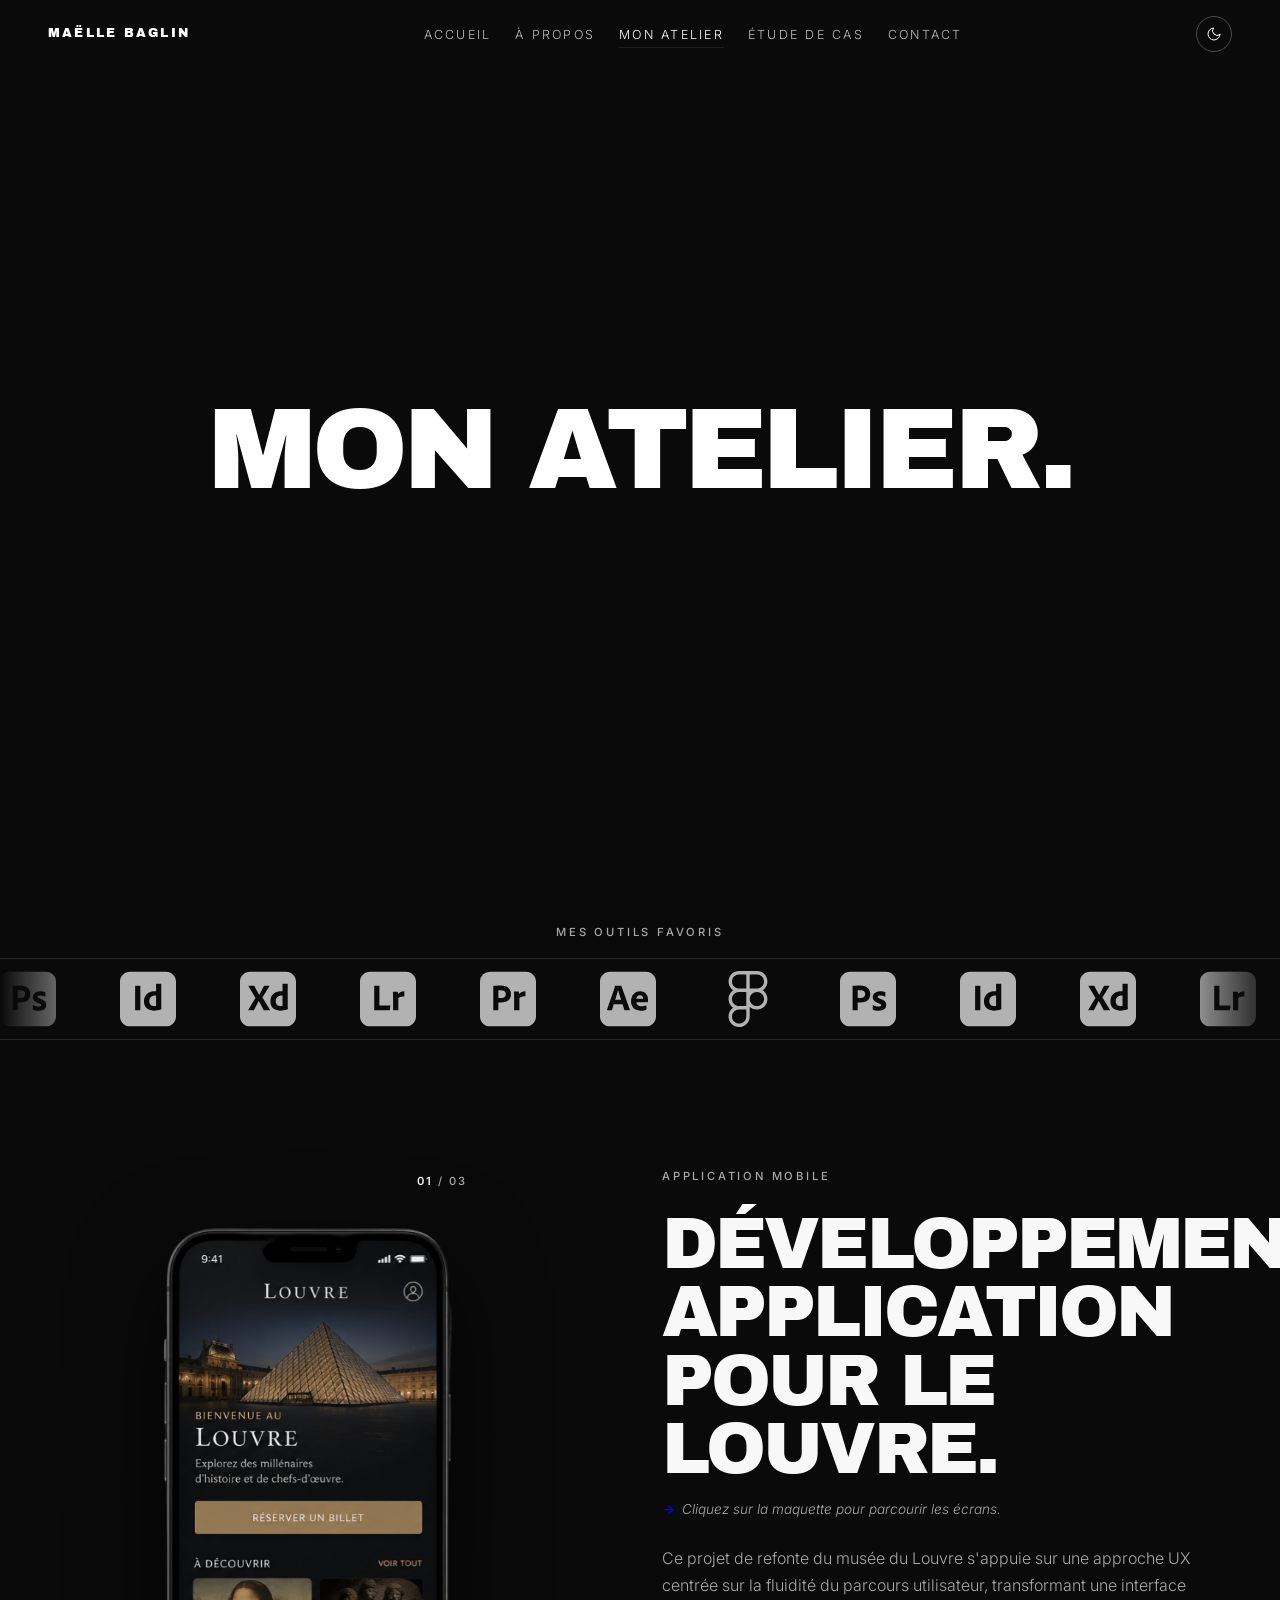
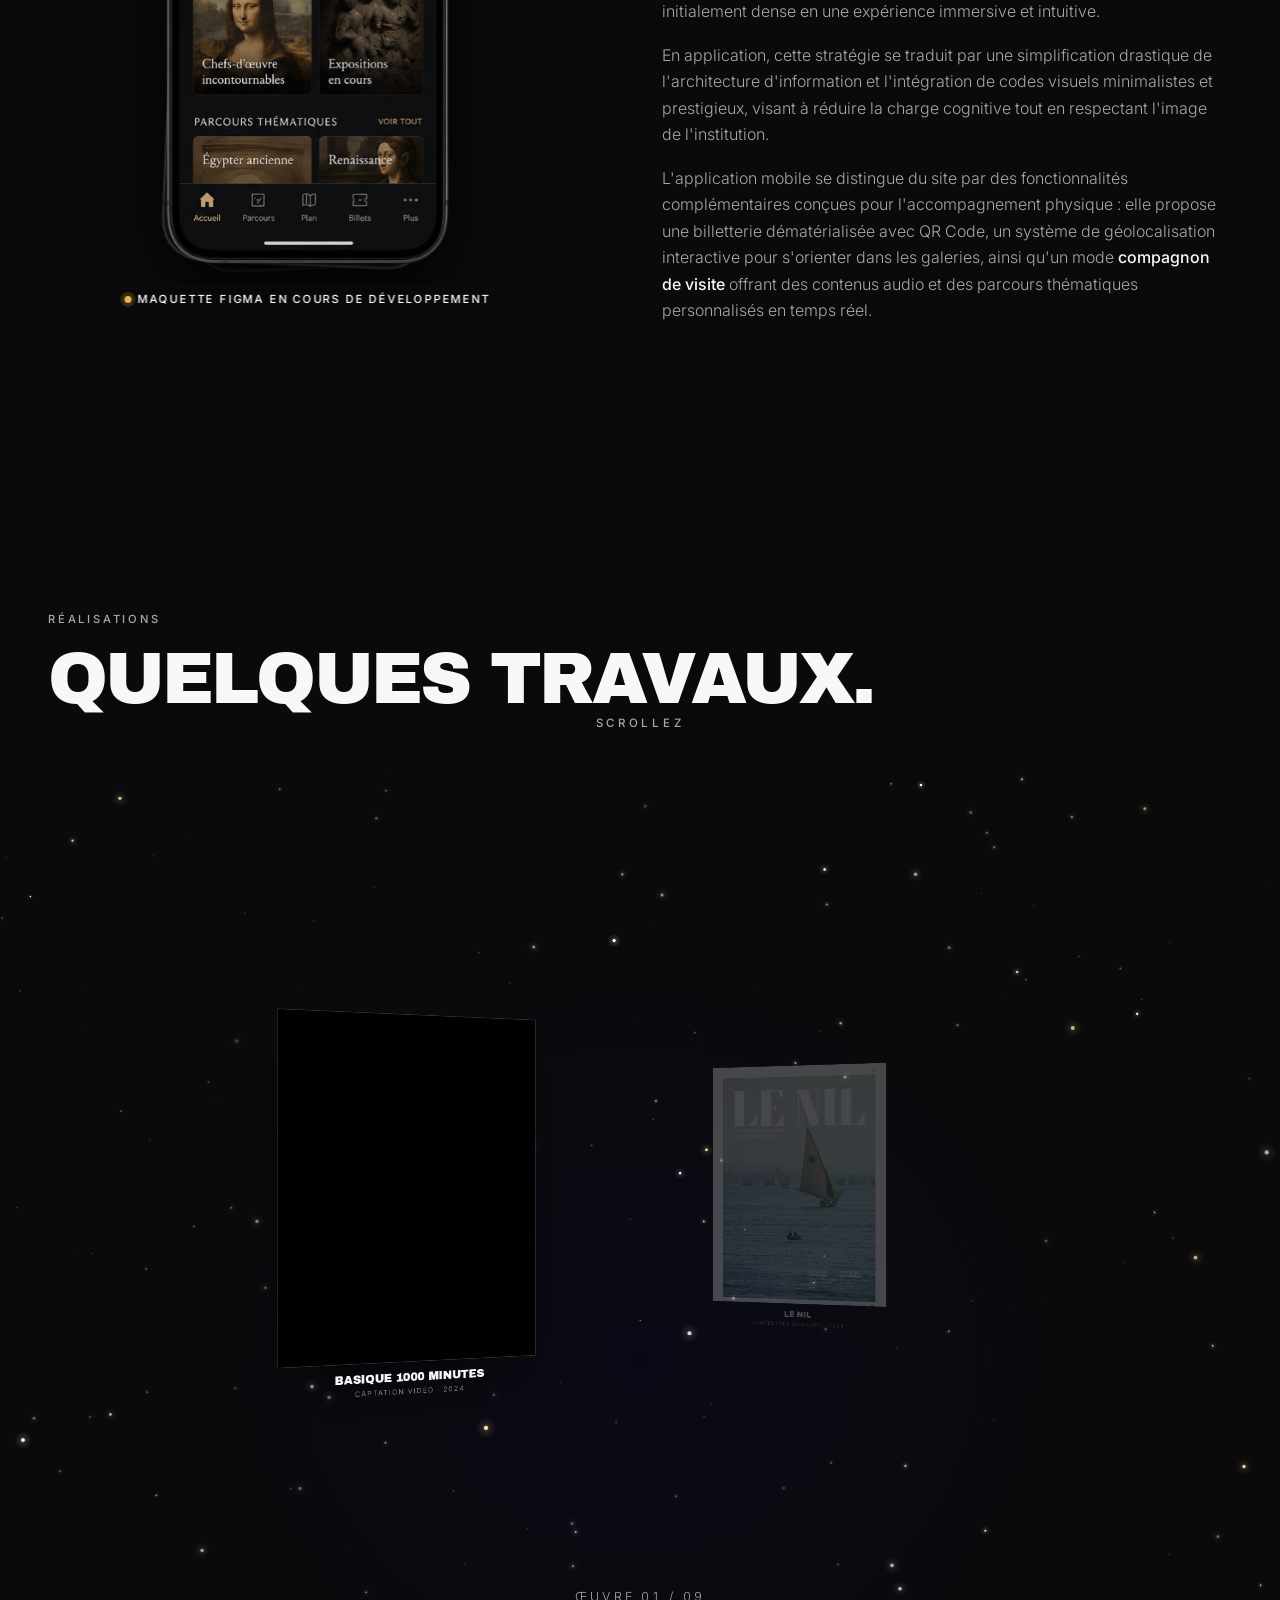
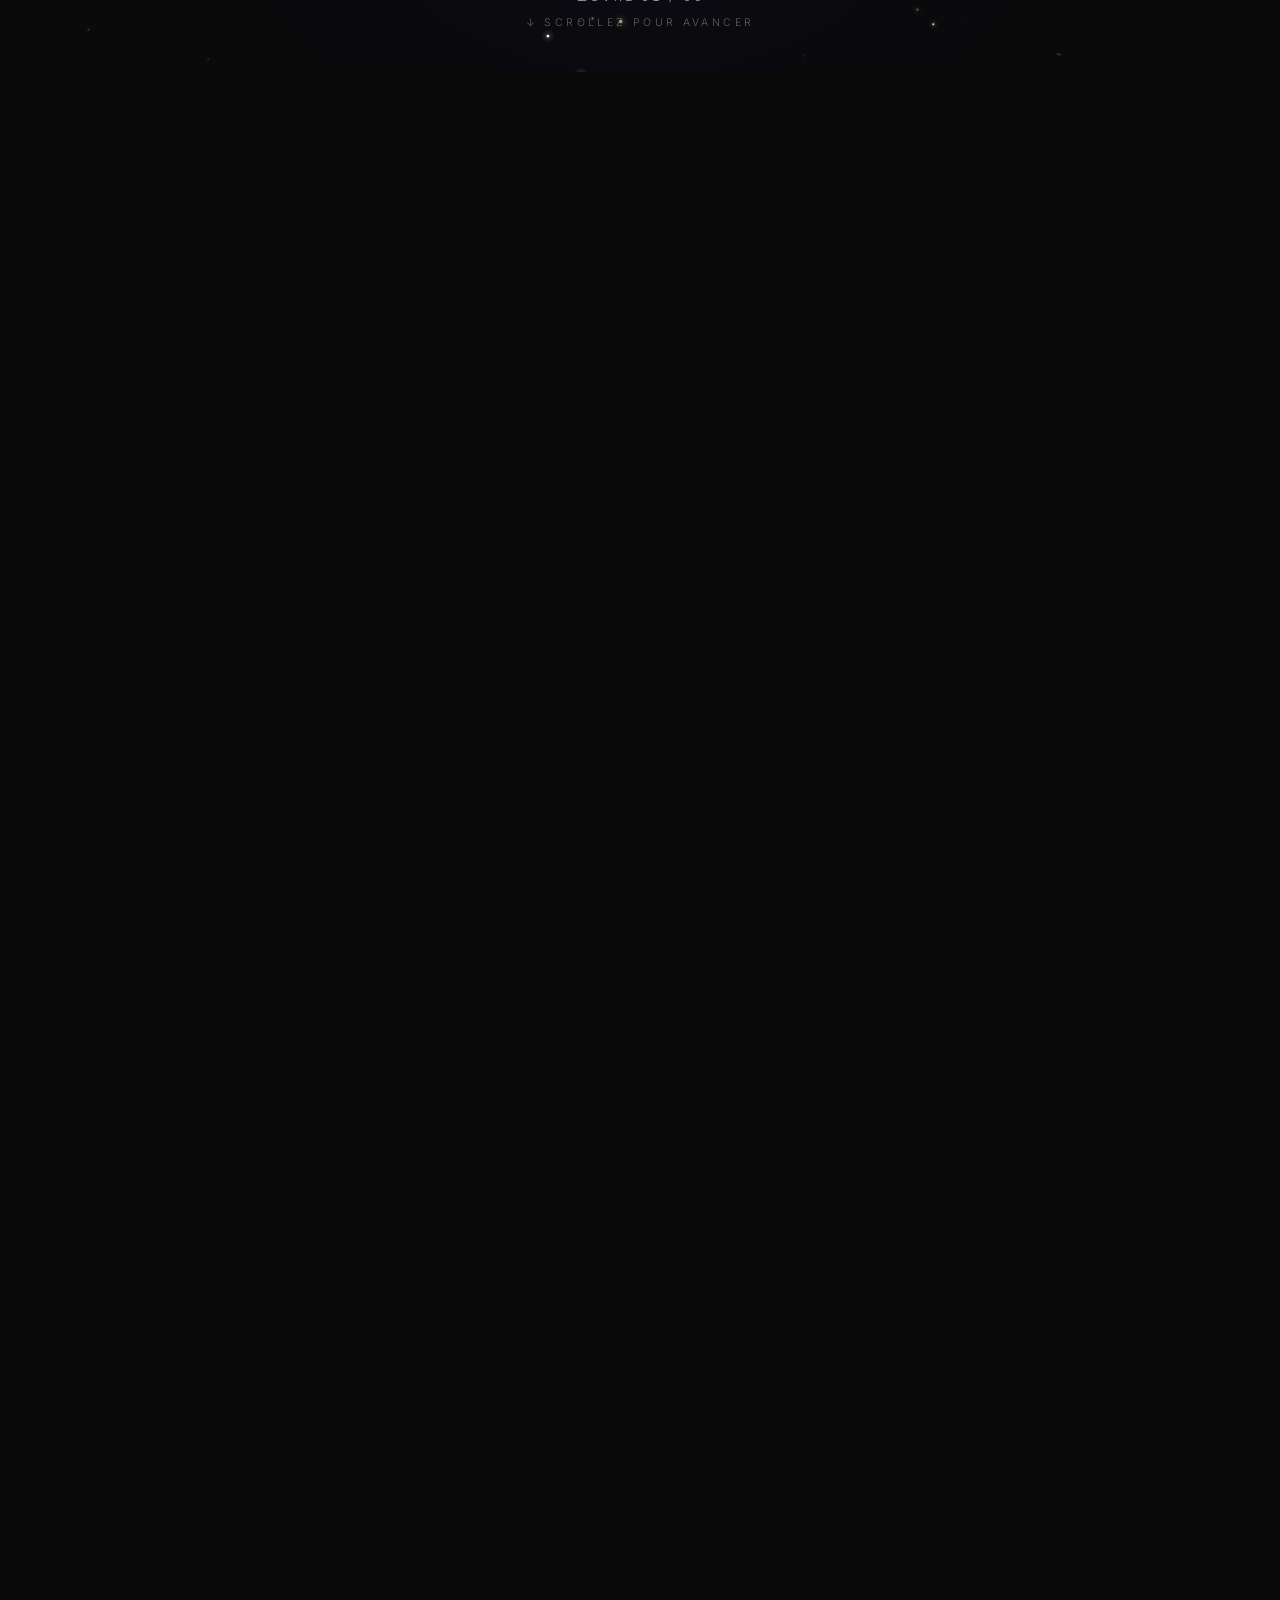
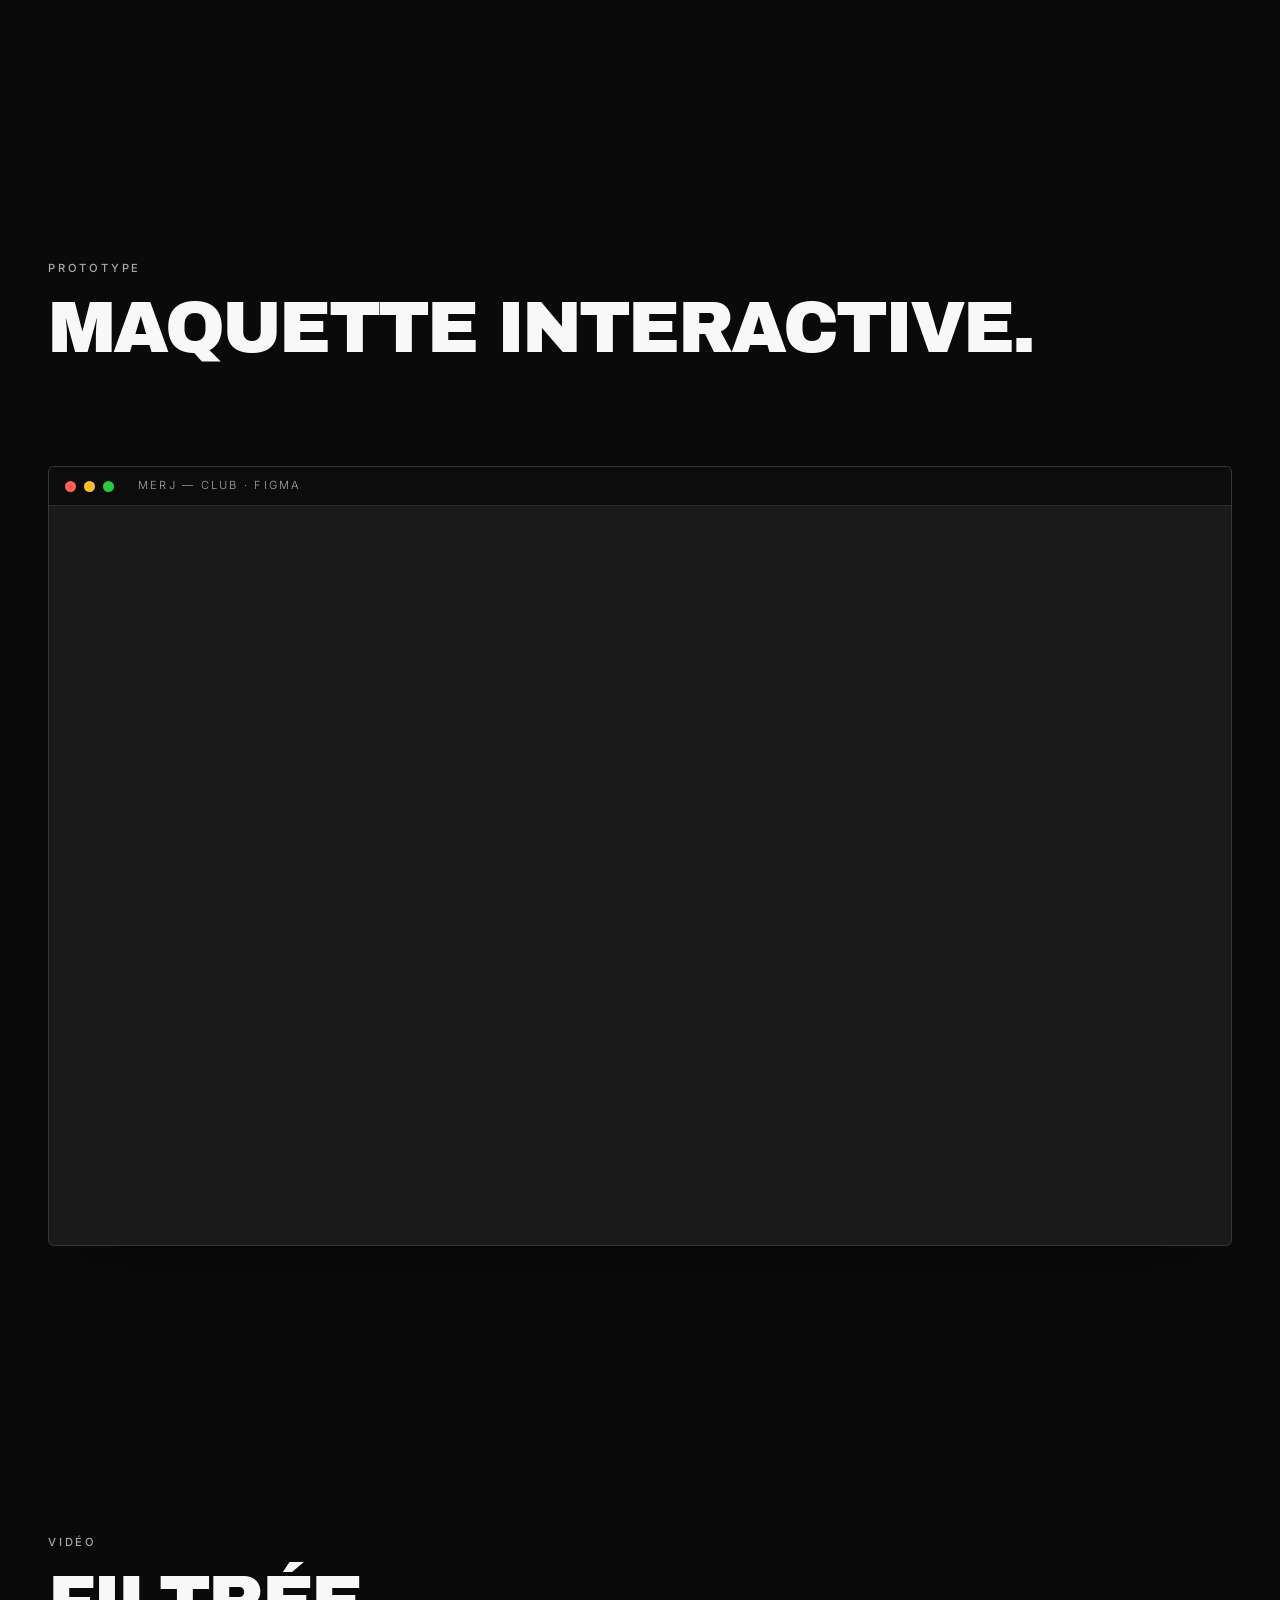
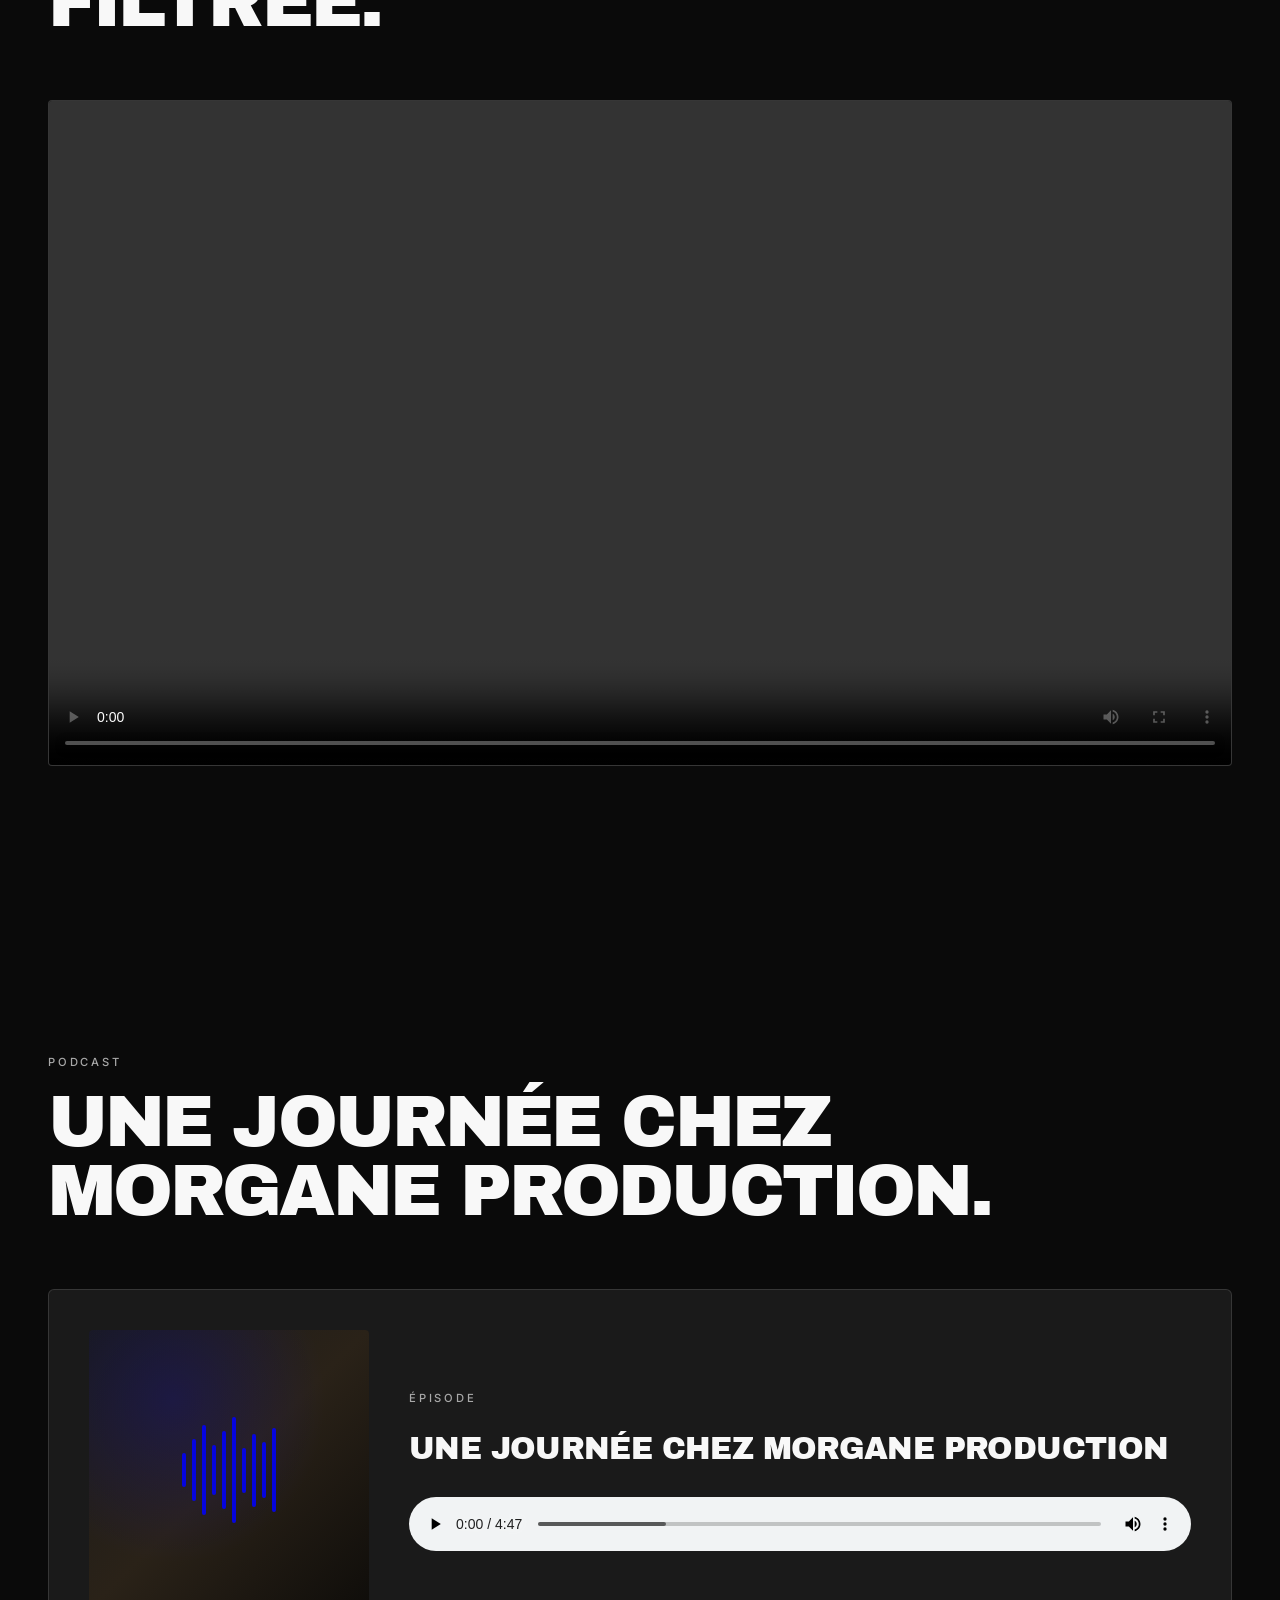
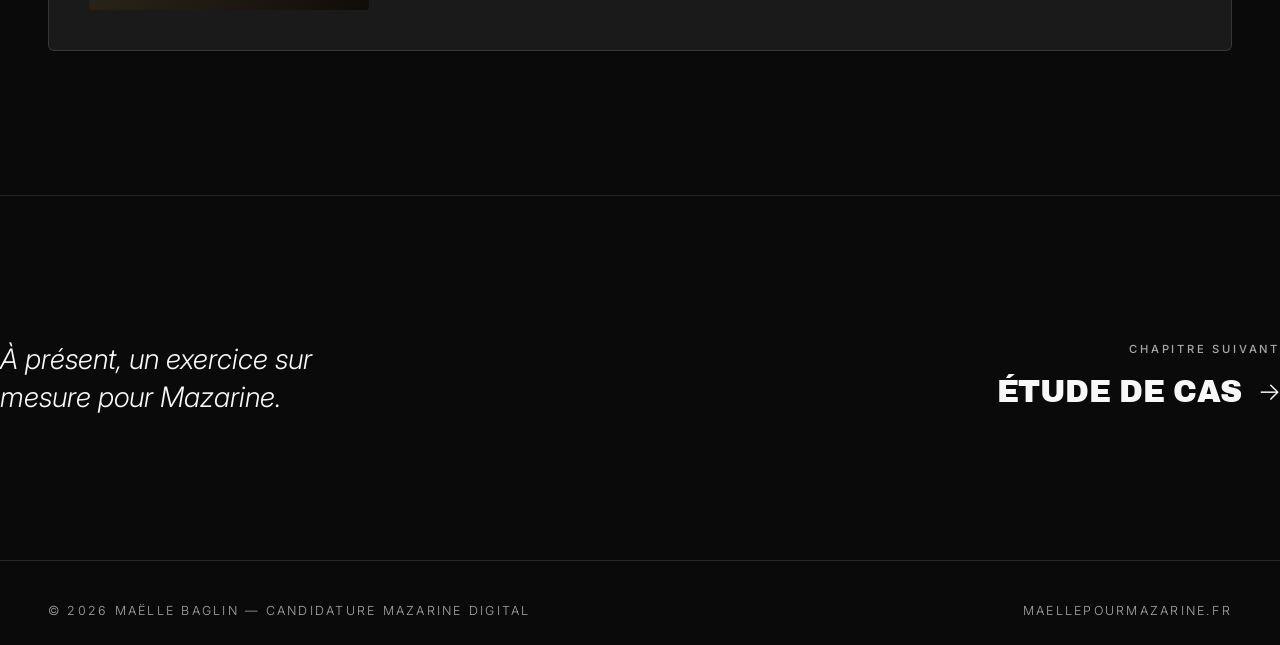
==== atelier.html @ ae149db0 "État initial du site — toutes les pages, animations et assets en place" ====
<!doctype html>
<html lang="fr">
<head>
  <meta charset="utf-8" />
  <meta name="viewport" content="width=device-width, initial-scale=1" />
  <title>Mon atelier — Maëlle Baglin pour Mazarine</title>
  <meta name="description" content="Outils maîtrisés et compétences en direction artistique de Maëlle Baglin." />
  <link rel="preconnect" href="https://fonts.googleapis.com" />
  <link rel="preconnect" href="https://fonts.gstatic.com" crossorigin />
  <link href="https://fonts.googleapis.com/css2?family=Archivo+Black&family=Inter:ital,wght@0,300;0,400;0,500;0,600;1,400&display=swap" rel="stylesheet" />
  <link rel="icon" type="image/svg+xml" href="favicon.svg" />
  <link rel="stylesheet" href="css/style.css" />
</head>
<body>
  <a href="#main" class="skip-link">Aller au contenu</a>

  <header class="nav" data-nav>
    <div class="container nav__inner">
      <a href="index.html" class="nav__brand">Maëlle Baglin</a>

      <button class="nav__burger" data-nav-burger aria-label="Menu" aria-expanded="false">
        <span></span><span></span><span></span>
      </button>

      <ul class="nav__list">
        <li><a class="nav__link" href="index.html">Accueil</a></li>
        <li><a class="nav__link" href="a-propos.html">À propos</a></li>
        <li><a class="nav__link is-active" href="atelier.html">Mon atelier</a></li>
        <li><a class="nav__link" href="etudes-de-cas.html">Étude de cas</a></li>
        <li><a class="nav__link" href="contact.html">Contact</a></li>
      </ul>

      <div class="nav__actions">
        <button class="theme-toggle" data-theme-toggle aria-label="Basculer dark / light mode">
          <svg class="icon-moon" viewBox="0 0 24 24" fill="none" stroke="currentColor" stroke-width="1.5" aria-hidden="true">
            <path d="M21 12.79A9 9 0 1 1 11.21 3 7 7 0 0 0 21 12.79Z" stroke-linecap="round" stroke-linejoin="round"/>
          </svg>
          <svg class="icon-sun" viewBox="0 0 24 24" fill="none" stroke="currentColor" stroke-width="1.5" aria-hidden="true">
            <circle cx="12" cy="12" r="4"/>
            <path d="M12 2v2M12 20v2M4.93 4.93l1.41 1.41M17.66 17.66l1.41 1.41M2 12h2M20 12h2M4.93 19.07l1.41-1.41M17.66 6.34l1.41-1.41" stroke-linecap="round"/>
          </svg>
        </button>
      </div>
    </div>
  </header>

  <main id="main">
    <section class="atelier-hero">
      <div class="container atelier-hero__inner">
        <h1 class="atelier-hero__title">Mon atelier.</h1>
      </div>
    </section>

    <section class="section section--logos" id="logos">
      <div class="container">
        <p class="logos__title label reveal">Mes outils favoris</p>
      </div>
      <hr class="logos__divider" aria-hidden="true" />
      <div class="logo-loop reveal" aria-label="Outils maîtrisés">
        <div class="logo-loop__track">
          <div class="logo-loop__item"><img src="assets/logos/adobephotoshop.svg" alt="Photoshop" /></div>
          <div class="logo-loop__item"><img src="assets/logos/adobeindesign.svg" alt="InDesign" /></div>
          <div class="logo-loop__item"><img src="assets/logos/adobexd.svg" alt="Adobe XD" /></div>
          <div class="logo-loop__item"><img src="assets/logos/adobelightroom.svg" alt="Lightroom" /></div>
          <div class="logo-loop__item"><img src="assets/logos/adobepremierepro.svg" alt="Premiere Pro" /></div>
          <div class="logo-loop__item"><img src="assets/logos/adobeaftereffects.svg" alt="After Effects" /></div>
          <div class="logo-loop__item"><img src="assets/logos/figma.svg" alt="Figma" /></div>
          <div class="logo-loop__item" aria-hidden="true"><img src="assets/logos/adobephotoshop.svg" alt="" /></div>
          <div class="logo-loop__item" aria-hidden="true"><img src="assets/logos/adobeindesign.svg" alt="" /></div>
          <div class="logo-loop__item" aria-hidden="true"><img src="assets/logos/adobexd.svg" alt="" /></div>
          <div class="logo-loop__item" aria-hidden="true"><img src="assets/logos/adobelightroom.svg" alt="" /></div>
          <div class="logo-loop__item" aria-hidden="true"><img src="assets/logos/adobepremierepro.svg" alt="" /></div>
          <div class="logo-loop__item" aria-hidden="true"><img src="assets/logos/adobeaftereffects.svg" alt="" /></div>
          <div class="logo-loop__item" aria-hidden="true"><img src="assets/logos/figma.svg" alt="" /></div>
        </div>
      </div>
      <hr class="logos__divider" aria-hidden="true" />
    </section>

    <section class="section section--louvre" id="louvre">
      <div class="louvre" data-louvre>
        <div class="louvre__pin">
          <div class="container louvre__inner">
            <div class="louvre__media">
              <span class="louvre__counter" aria-hidden="true"><strong data-louvre-counter>01</strong> / 03</span>
              <div class="louvre__stack" data-louvre-stack data-active="0" role="button" tabindex="0" aria-label="Cliquez pour voir l'écran suivant">
                <figure class="louvre__card" data-step="0">
                  <img src="assets/images/atelier/louvre-1.png" alt="Maquette Louvre — écran 1" loading="lazy" />
                </figure>
                <figure class="louvre__card" data-step="1">
                  <img src="assets/images/atelier/louvre-2.png" alt="Maquette Louvre — écran 2" loading="lazy" />
                </figure>
                <figure class="louvre__card" data-step="2">
                  <img src="assets/images/atelier/louvre-3.png" alt="Maquette Louvre — écran 3" loading="lazy" />
                </figure>
              </div>
              <p class="louvre__status">Maquette Figma en cours de développement</p>
            </div>
            <div class="louvre__text">
              <p class="label reveal">Application mobile</p>
              <h2 class="reveal">Développement application pour le Louvre.</h2>
              <p class="louvre__hint reveal">Cliquez sur la maquette pour parcourir les écrans.</p>
              <div class="prose reveal">
                <p>Ce projet de refonte du musée du Louvre s'appuie sur une approche UX centrée sur la fluidité du parcours utilisateur, transformant une interface initialement dense en une expérience immersive et intuitive.</p>
                <p>En application, cette stratégie se traduit par une simplification drastique de l'architecture d'information et l'intégration de codes visuels minimalistes et prestigieux, visant à réduire la charge cognitive tout en respectant l'image de l'institution.</p>
                <p>L'application mobile se distingue du site par des fonctionnalités complémentaires conçues pour l'accompagnement physique : elle propose une billetterie dématérialisée avec QR Code, un système de géolocalisation interactive pour s'orienter dans les galeries, ainsi qu'un mode <em>compagnon de visite</em> offrant des contenus audio et des parcours thématiques personnalisés en temps réel.</p>
              </div>
            </div>
          </div>
        </div>
      </div>
    </section>

    <section class="section section--dark" id="realisations">
      <div class="container section__inner">
        <header class="section__head">
          <p class="label reveal">Réalisations</p>
          <h2 class="reveal">Quelques travaux.</h2>
        </header>
      </div>
      <p class="gallery-cue reveal">Scrollez</p>
      <div class="gallery" data-gallery>
        <div class="gallery__sticky">
          <div class="particles" data-particles aria-hidden="true"></div>
          <div class="gallery__scene" data-gallery-scene>
            <article class="gallery-card gallery-card--video" data-side="left" data-z="-800" style="--z: -800px; --rotation: 22deg;">
              <div class="gallery-card__media">
                <video src="assets/videos/basique-1000-minutes.mov" muted loop autoplay playsinline preload="metadata"></video>
              </div>
              <div class="gallery-card__meta">
                <h3 class="gallery-card__title">Basique 1000 Minutes</h3>
                <p class="gallery-card__role">Captation vidéo · 2024</p>
              </div>
            </article>
            <article class="gallery-card" data-side="right" data-z="-1800" style="--z: -1800px; --rotation: -22deg;">
              <div class="gallery-card__media">
                <img src="assets/images/atelier/le-nil.png" alt="Couverture du magazine Le Nil" loading="lazy" />
              </div>
              <div class="gallery-card__meta">
                <h3 class="gallery-card__title">Le Nil</h3>
                <p class="gallery-card__role">Couverture magazine · 2024</p>
              </div>
            </article>
            <article class="gallery-card" data-side="left" data-z="-2800" style="--z: -2800px; --rotation: 22deg;">
              <div class="gallery-card__media">
                <img src="assets/images/atelier/pizza-hut.png" alt="Flyer Pizza Hut" loading="lazy" />
              </div>
              <div class="gallery-card__meta">
                <h3 class="gallery-card__title">Pizza Hut</h3>
                <p class="gallery-card__role">Flyer A5 · 2024</p>
              </div>
            </article>
            <article class="gallery-card gallery-card--video" data-side="right" data-z="-3800" style="--z: -3800px; --rotation: -22deg;">
              <div class="gallery-card__media">
                <video src="assets/videos/basique-session.mov" muted loop autoplay playsinline preload="metadata"></video>
              </div>
              <div class="gallery-card__meta">
                <h3 class="gallery-card__title">Basique — Session</h3>
                <p class="gallery-card__role">Captation vidéo · 2024</p>
              </div>
            </article>
            <article class="gallery-card gallery-card--photo" data-side="left" data-z="-4800" style="--z: -4800px; --rotation: 22deg;">
              <div class="gallery-card__media">
                <img src="assets/images/atelier/portrait-intime.jpg" alt="Portrait intimiste" loading="lazy" />
              </div>
              <div class="gallery-card__meta">
                <h3 class="gallery-card__title">Intime</h3>
                <p class="gallery-card__role">Photographie · portrait</p>
              </div>
            </article>
            <article class="gallery-card" data-side="right" data-z="-5800" style="--z: -5800px; --rotation: -22deg;">
              <div class="gallery-card__media">
                <img src="assets/images/atelier/wwf-bretagne.png" alt="Affiche Respecte-la comme ta mère, WWF Région Bretagne" loading="lazy" style="object-fit: contain; object-position: center bottom;" />
              </div>
              <div class="gallery-card__meta">
                <h3 class="gallery-card__title">Respecte-la comme ta mère</h3>
                <p class="gallery-card__role">Campagne WWF · Région Bretagne · 2024</p>
              </div>
            </article>
            <article class="gallery-card gallery-card--photo" data-side="left" data-z="-6800" style="--z: -6800px; --rotation: 22deg;">
              <div class="gallery-card__media">
                <img src="assets/images/atelier/concert.jpg" alt="Photographie de concert" loading="lazy" style="object-fit: cover; object-position: center 78%;" />
              </div>
              <div class="gallery-card__meta">
                <h3 class="gallery-card__title">Scène</h3>
                <p class="gallery-card__role">Photographie · concert</p>
              </div>
            </article>
            <article class="gallery-card" data-side="right" data-z="-7800" style="--z: -7800px; --rotation: -22deg;">
              <div class="gallery-card__media">
                <img src="assets/images/atelier/la-provenza.png" alt="Affiche La Provenza" loading="lazy" />
              </div>
              <div class="gallery-card__meta">
                <h3 class="gallery-card__title">La Provenza</h3>
                <p class="gallery-card__role">Affiche événementielle · 2025</p>
              </div>
            </article>
            <article class="gallery-card gallery-card--photo" data-side="left" data-z="-8800" style="--z: -8800px; --rotation: 22deg;">
              <div class="gallery-card__media">
                <img src="assets/images/atelier/cv-adidas.jpg" alt="Affiche Adidas Originals" loading="lazy" />
              </div>
              <div class="gallery-card__meta">
                <h3 class="gallery-card__title">Affiche Adidas</h3>
                <p class="gallery-card__role">Direction éditoriale · affiche</p>
              </div>
            </article>
          </div>
          <div class="gallery__hud">
            <p class="gallery__counter">Œuvre <span data-gallery-counter>01</span> / 09</p>
            <p class="gallery__hint">↓ Scrollez pour avancer</p>
          </div>
        </div>
      </div>
    </section>

    <section class="section" id="prototype">
      <div class="container section__inner">
        <header class="section__head">
          <p class="label reveal">Prototype</p>
          <h2 class="reveal">Maquette interactive.</h2>
        </header>
        <figure class="figma-frame reveal">
          <div class="figma-frame__bar" aria-hidden="true">
            <span class="figma-frame__dot"></span>
            <span class="figma-frame__dot"></span>
            <span class="figma-frame__dot"></span>
            <span class="figma-frame__title">MERJ — Club · Figma</span>
          </div>
          <div class="figma-frame__viewport">
            <iframe
              src="https://www.figma.com/embed?embed_host=share&url=https%3A%2F%2Fwww.figma.com%2Fdesign%2FtmXTjR8s4vGQVqP08ZRdmp%2FMERJ---Club%3Fnode-id%3D0-1"
              title="Maquette MERJ Club — Figma"
              loading="lazy"
              allowfullscreen>
            </iframe>
          </div>
        </figure>
      </div>
    </section>

    <section class="section section--film" id="film">
      <div class="container section__inner">
        <header class="section__head">
          <p class="label reveal">Vidéo</p>
          <h2 class="reveal">Filtrée.</h2>
        </header>
        <figure class="film-frame reveal">
          <video
            src="assets/videos/filtree.mov"
            controls
            loop
            playsinline
            preload="metadata"
            aria-label="Vidéo Filtrée"></video>
        </figure>
      </div>
    </section>

    <section class="section section--podcast" id="podcast">
      <div class="container section__inner">
        <header class="section__head">
          <p class="label reveal">Podcast</p>
          <h2 class="reveal">Une journée chez Morgane Production.</h2>
        </header>
        <figure class="podcast-frame reveal">
          <div class="podcast-frame__cover" aria-hidden="true">
            <span class="podcast-frame__waves">
              <span></span><span></span><span></span><span></span><span></span>
              <span></span><span></span><span></span><span></span><span></span>
            </span>
          </div>
          <div class="podcast-frame__body">
            <p class="podcast-frame__eyebrow label">Épisode</p>
            <p class="podcast-frame__title">Une journée chez Morgane Production</p>
            <audio
              class="podcast-frame__player"
              src="assets/audio/baglin-maelle-podcast.mp3"
              controls
              preload="metadata"
              aria-label="Podcast Maëlle Baglin"></audio>
          </div>
        </figure>
      </div>
    </section>

    <section class="tease container">
      <div class="tease__grid">
        <p class="tease__quote reveal">À présent, un exercice sur mesure pour Mazarine.</p>
        <div class="tease__next reveal">
          <span class="tease__next-label label">Chapitre suivant</span>
          <a class="tease__next-link" href="etudes-de-cas.html">Étude de cas</a>
        </div>
      </div>
    </section>
  </main>

  <footer class="footer">
    <div class="container footer__inner">
      <span>© 2026 Maëlle Baglin — Candidature Mazarine Digital</span>
      <span>maellepourmazarine.fr</span>
    </div>
  </footer>

  <script src="js/main.js"></script>
  <script src="js/particles.js"></script>
</body>
</html>
---- css/style.css ----
/* =========================================================
   maellepourmazarine.fr — style.css
   Tokens, reset, layout, components, animations.
   Dark mode default. Light mode via [data-theme="light"] on <html>.
   ========================================================= */

:root {
  --c-bg:        #0a0a0a;
  --c-bg-rgb:    10, 10, 10;
  --c-surface:   #1a1a1a;
  --c-text:      #f8f8f8;
  --c-text-mute: #a8a8a8;
  --c-accent:    #0000ff;
  --c-line:      rgba(248, 248, 248, 0.12);

  --font-display: "Archivo Black", "Helvetica Neue", Arial, sans-serif;
  --font-sans:    "Inter", -apple-system, BlinkMacSystemFont, "Segoe UI", sans-serif;

  --space-1: 0.5rem;
  --space-2: 1rem;
  --space-3: 1.5rem;
  --space-4: 2.5rem;
  --space-5: 4rem;
  --space-6: 6rem;
  --space-7: 9rem;

  --max-w: 1440px;
  --gutter: clamp(1.25rem, 4vw, 3rem);

  --t-fast: 200ms ease;
  --t-mid:  300ms ease;
  --t-slow: 600ms cubic-bezier(0.22, 1, 0.36, 1);
}

[data-theme="light"] {
  --c-bg:        #f8f8f8;
  --c-bg-rgb:    248, 248, 248;
  --c-surface:   #ffffff;
  --c-text:      #0a0a0a;
  --c-text-mute: #5a5a5a;
  --c-accent:    #0000ff;
  --c-line:      rgba(10, 10, 10, 0.12);
}

/* ---------- Reset ---------- */
*, *::before, *::after { box-sizing: border-box; }
* { margin: 0; padding: 0; }
html { -webkit-text-size-adjust: 100%; scroll-behavior: smooth; }
body {
  background: var(--c-bg);
  color: var(--c-text);
  font-family: var(--font-sans);
  font-size: 16px;
  line-height: 1.6;
  font-weight: 300;
  min-height: 100vh;
  -webkit-font-smoothing: antialiased;
  -moz-osx-font-smoothing: grayscale;
  transition: background var(--t-mid), color var(--t-mid);
}

img, picture, svg, video { display: block; max-width: 100%; }
a { color: inherit; text-decoration: none; }
button { font: inherit; background: none; border: 0; color: inherit; cursor: pointer; }
ul, ol { list-style: none; }

/* ---------- Typography ---------- */
h1, h2 {
  font-family: var(--font-display);
  font-weight: 400;
  line-height: 0.92;
  letter-spacing: -0.04em;
  text-transform: uppercase;
}
h3, h4 {
  font-family: var(--font-sans);
  font-weight: 600;
  line-height: 1.15;
  letter-spacing: -0.01em;
}

h1 { font-size: clamp(3rem, 13vw, 12rem); }
h2 { font-size: clamp(2rem, 6vw, 4.5rem); line-height: 0.95; }
h3 { font-size: clamp(1.5rem, 3vw, 2.25rem); }

.label {
  font-family: var(--font-sans);
  font-size: 0.7rem;
  font-weight: 500;
  text-transform: uppercase;
  letter-spacing: 0.25em;
  color: var(--c-text-mute);
}

.section-num {
  font-family: var(--font-display);
  font-size: clamp(8rem, 22vw, 20rem);
  line-height: 0.9;
  color: var(--c-accent);
  opacity: 0.08;
  position: absolute;
  z-index: 0;
  pointer-events: none;
  user-select: none;
}

/* ---------- Layout helpers ---------- */
.container {
  width: 100%;
  max-width: var(--max-w);
  margin-inline: auto;
  padding-inline: var(--gutter);
}

.skip-link {
  position: absolute;
  left: -9999px;
  top: 0;
}
.skip-link:focus {
  left: var(--gutter);
  top: var(--gutter);
  z-index: 1000;
  padding: 0.75rem 1rem;
  background: var(--c-accent);
  color: var(--c-bg);
}

/* ---------- Navbar ---------- */
.nav {
  position: fixed;
  inset: 0 0 auto 0;
  z-index: 100;
  padding: var(--space-2) 0;
  background: transparent;
  transition: background var(--t-mid), border-color var(--t-mid), padding var(--t-mid);
  border-bottom: 1px solid transparent;
}
.nav.is-scrolled {
  background: color-mix(in oklab, var(--c-surface) 88%, transparent);
  backdrop-filter: blur(16px) saturate(140%);
  -webkit-backdrop-filter: blur(16px) saturate(140%);
  border-bottom-color: var(--c-line);
  padding: var(--space-1) 0;
}
.nav__inner {
  display: flex;
  align-items: center;
  justify-content: space-between;
  gap: var(--space-3);
}
.nav__brand {
  font-family: var(--font-display);
  font-size: 0.78rem;
  letter-spacing: 0.18em;
  text-transform: uppercase;
}
.nav__list {
  display: flex;
  gap: var(--space-3);
}
.nav__link {
  position: relative;
  font-size: 0.78rem;
  text-transform: uppercase;
  letter-spacing: 0.18em;
  color: var(--c-text-mute);
  transition: color var(--t-fast);
}
.nav__link:hover { color: var(--c-text); }
.nav__link::after {
  content: "";
  position: absolute;
  left: 0; right: 100%;
  bottom: -6px;
  height: 1px;
  background: var(--c-accent);
  transition: right var(--t-mid);
}
.nav__link:hover::after,
.nav__link.is-active::after { right: 0; }
.nav__link.is-active { color: var(--c-text); }

.nav__actions { display: flex; align-items: center; gap: var(--space-2); }

.theme-toggle {
  width: 36px;
  height: 36px;
  border-radius: 50%;
  border: 1px solid var(--c-line);
  display: grid;
  place-items: center;
  transition: border-color var(--t-fast), transform var(--t-fast);
}
.theme-toggle:hover { border-color: var(--c-accent); transform: rotate(20deg); }
.theme-toggle svg { width: 16px; height: 16px; }
.theme-toggle .icon-sun { display: none; }
[data-theme="light"] .theme-toggle .icon-moon { display: none; }
[data-theme="light"] .theme-toggle .icon-sun  { display: block; }

.nav__burger { display: none; }

/* When the page opens on a dark hero section, force the nav to white before scroll. */
body:has(main > .section--dark:first-child) .nav:not(.is-scrolled) .nav__brand,
body:has(main > .section--dark:first-child) .nav:not(.is-scrolled) .nav__link.is-active { color: #ffffff; }
body:has(main > .section--dark:first-child) .nav:not(.is-scrolled) .nav__link { color: rgba(255, 255, 255, 0.7); }
body:has(main > .section--dark:first-child) .nav:not(.is-scrolled) .nav__link:hover { color: #ffffff; }
body:has(main > .section--dark:first-child) .nav:not(.is-scrolled) .theme-toggle { color: #ffffff; border-color: rgba(255, 255, 255, 0.25); }

/* Case-study hero: solid night-blue header with white type before any scroll;
   the existing .nav.is-scrolled rule takes back over once the user scrolls. */
body:has(main > .case-hero:first-child) .nav:not(.is-scrolled) {
  background: transparent;
  border-bottom-color: transparent;
}
body:has(main > .case-hero:first-child) .nav:not(.is-scrolled) .nav__brand,
body:has(main > .case-hero:first-child) .nav:not(.is-scrolled) .nav__link.is-active { color: #ffffff; }
body:has(main > .case-hero:first-child) .nav:not(.is-scrolled) .nav__link { color: rgba(255, 255, 255, 0.72); }
body:has(main > .case-hero:first-child) .nav:not(.is-scrolled) .nav__link:hover { color: #ffffff; }
body:has(main > .case-hero:first-child) .nav:not(.is-scrolled) .theme-toggle {
  color: #ffffff;
  border-color: rgba(255, 255, 255, 0.25);
}

/* Atelier hero: solid black header with white type before any scroll. */
body:has(main > .atelier-hero:first-child) .nav:not(.is-scrolled) {
  background: #0a0a0a;
  border-bottom-color: transparent;
}
/* Remove the hairline separators between sections on the atelier page. */
body:has(main > .atelier-hero:first-child) .section {
  border-top: 0;
}
/* Contact page — black background everywhere + no separators */
body:has(.contact-cards) {
  background: #0a0a0a;
  color: #f8f8f8;
}
body:has(.contact-cards) .section { border-top: 0; }
body:has(.contact-cards) .closing { border-top: 0; }
body:has(.contact-cards) .footer { border-top: 0; }
body:has(.contact-cards) .contact-card .flip-card__face--front {
  background: #ffffff;
  border-color: rgba(255, 255, 255, 0.18);
}
body:has(.contact-cards) .contact-card__icon { color: #0a0a0a; }
body:has(.contact-cards) .contact-card .flip-card__face--back {
  background: #0000ff;
  border-color: rgba(255, 255, 255, 0.18);
}
body:has(.contact-cards) .contact-card__title { color: rgba(255, 255, 255, 0.7); }
body:has(.contact-cards) .contact-card__value { color: #ffffff; }
body:has(.contact-cards) .contact-card__value:hover { color: rgba(255, 255, 255, 0.75); }
body:has(.contact-cards) .contact-title {
  color: #ffffff;
  text-align: center;
  max-width: none;
  justify-self: center;
}
body:has(.contact-cards) .page-intro {
  text-align: center;
  justify-items: center;
  padding-bottom: var(--space-4);
}
body:has(.contact-cards) #liens { padding-top: var(--space-3); }
/* The white .nav title and theme-toggle become visible on the dark bg */
body:has(.contact-cards) .nav:not(.is-scrolled) .nav__brand,
body:has(.contact-cards) .nav:not(.is-scrolled) .nav__link.is-active { color: #ffffff; }
body:has(.contact-cards) .nav:not(.is-scrolled) .nav__link { color: rgba(255, 255, 255, 0.72); }
body:has(.contact-cards) .nav:not(.is-scrolled) .nav__link:hover { color: #ffffff; }
body:has(.contact-cards) .nav:not(.is-scrolled) .theme-toggle {
  color: #ffffff;
  border-color: rgba(255, 255, 255, 0.25);
}
/* No separator between Charte graphique (#charte) and Direction visuelle (#affiches). */
#charte + .section { border-top: 0; }
body:has(main > .atelier-hero:first-child) .nav:not(.is-scrolled) .nav__brand,
body:has(main > .atelier-hero:first-child) .nav:not(.is-scrolled) .nav__link.is-active { color: #ffffff; }
body:has(main > .atelier-hero:first-child) .nav:not(.is-scrolled) .nav__link { color: rgba(255, 255, 255, 0.72); }
body:has(main > .atelier-hero:first-child) .nav:not(.is-scrolled) .nav__link:hover { color: #ffffff; }
body:has(main > .atelier-hero:first-child) .nav:not(.is-scrolled) .theme-toggle {
  color: #ffffff;
  border-color: rgba(255, 255, 255, 0.25);
}

/* ---------- Hero ---------- */
.hero {
  position: relative;
  min-height: 100svh;
  overflow: hidden;
}
.hero__media {
  position: absolute;
  inset: 0;
  z-index: 0;
  background: var(--c-surface);
}
.hero__media img {
  width: 100%;
  height: 100%;
  object-fit: cover;
  object-position: 60% 35%;
}
.hero__media::after {
  content: "";
  position: absolute;
  inset: 0;
  background:
    linear-gradient(180deg, transparent 60%, rgba(10, 10, 10, 0.85) 100%),
    linear-gradient(105deg, rgba(10, 10, 10, 0.85) 0%, rgba(10, 10, 10, 0.4) 55%, rgba(10, 10, 10, 0.15) 85%);
}
[data-theme="light"] .hero__media::after {
  background:
    linear-gradient(180deg, transparent 60%, rgba(248, 248, 248, 0.85) 100%),
    linear-gradient(105deg, rgba(248, 248, 248, 0.85) 0%, rgba(248, 248, 248, 0.4) 55%, rgba(248, 248, 248, 0.15) 85%);
}
.hero__inner {
  position: relative;
  z-index: 1;
  min-height: 100svh;
  display: grid;
  grid-template-rows: 1fr auto;
  padding-top: var(--space-7);
  padding-bottom: var(--space-4);
}
.hero__content {
  align-self: center;
  display: grid;
  gap: var(--space-3);
}
.hero__eyebrow {
  display: flex;
  align-items: center;
  gap: var(--space-2);
}
.hero__eyebrow::before {
  content: "";
  width: 32px;
  height: 1px;
  background: var(--c-accent);
}
.hero__title {
  font-weight: 400;
  letter-spacing: -0.05em;
}
.hero__title .word {
  display: inline-block;
  margin-right: 0.18em;
  white-space: nowrap;
}
.hero__title .char {
  display: inline-block;
  transform: translateY(110%);
  opacity: 0;
  transition: transform 800ms cubic-bezier(0.22, 1, 0.36, 1),
              opacity 800ms cubic-bezier(0.22, 1, 0.36, 1);
}
.hero.is-ready .hero__title .char {
  transform: translateY(0);
  opacity: 1;
}
.hero__sub {
  font-family: var(--font-sans);
  font-style: italic;
  font-weight: 300;
  font-size: clamp(1.1rem, 2.2vw, 1.75rem);
  line-height: 1.3;
  color: var(--c-accent);
  max-width: 32ch;
  opacity: 0;
  transform: translateY(20px);
  transition: opacity var(--t-slow), transform var(--t-slow);
  transition-delay: 600ms;
}
.hero.is-ready .hero__sub {
  opacity: 1;
  transform: none;
}
.hero__meta {
  font-size: 0.78rem;
  text-transform: uppercase;
  letter-spacing: 0.2em;
  color: var(--c-text-mute);
  opacity: 0;
  transition: opacity var(--t-slow);
  transition-delay: 900ms;
}
.hero.is-ready .hero__meta { opacity: 1; }

.hero__scroll {
  justify-self: center;
  display: flex;
  flex-direction: column;
  align-items: center;
  gap: var(--space-1);
  font-size: 0.7rem;
  text-transform: uppercase;
  letter-spacing: 0.3em;
  color: var(--c-text-mute);
  opacity: 0;
  transition: opacity var(--t-slow);
  transition-delay: 1200ms;
}
.hero.is-ready .hero__scroll { opacity: 1; }
.hero__scroll::after {
  content: "";
  width: 1px;
  height: 48px;
  background: var(--c-accent);
  animation: scroll-pulse 2.4s ease-in-out infinite;
  transform-origin: top;
}
@keyframes scroll-pulse {
  0%, 100% { transform: scaleY(0.3); opacity: 0.4; }
  50%      { transform: scaleY(1);   opacity: 1; }
}

/* ---------- Tease section (post-hero) ---------- */
.tease {
  padding: var(--space-7) 0;
  position: relative;
  border-top: 1px solid var(--c-line);
}
/* No separator between the timeline section and the tease that follows it. */
.section--timeline + .tease { border-top: 0; }
.tease__grid {
  display: grid;
  grid-template-columns: 1fr 1fr;
  gap: var(--space-5);
  align-items: end;
}
.tease__quote {
  font-family: var(--font-sans);
  font-style: italic;
  font-weight: 300;
  font-size: clamp(1.15rem, 2.2vw, 1.875rem);
  line-height: 1.35;
  max-width: 28ch;
  text-wrap: balance;
  hyphens: auto;
}
.tease__next {
  justify-self: end;
  display: grid;
  gap: var(--space-1);
  text-align: right;
}
.tease__next-label { color: var(--c-text-mute); }
.tease__next-link {
  font-family: var(--font-display);
  font-size: clamp(1.25rem, 2.4vw, 2rem);
  text-transform: uppercase;
  letter-spacing: -0.02em;
  display: inline-flex;
  align-items: center;
  gap: var(--space-2);
  transition: gap var(--t-mid), color var(--t-mid);
}
.tease__next-link:hover { gap: 1.5rem; color: var(--c-accent); }
.tease__next-link::after {
  content: "→";
  font-family: var(--font-sans);
  font-style: normal;
  font-size: 0.8em;
}

/* ---------- Footer ---------- */
.footer {
  padding: var(--space-4) 0 var(--space-3);
  border-top: 1px solid var(--c-line);
  font-size: 0.78rem;
  text-transform: uppercase;
  letter-spacing: 0.18em;
  color: var(--c-text-mute);
}
.footer__inner {
  display: flex;
  justify-content: space-between;
  gap: var(--space-3);
  flex-wrap: wrap;
}

/* ---------- Reveal-on-scroll ---------- */
.reveal {
  opacity: 0;
  transform: translateY(32px);
  transition: opacity 900ms cubic-bezier(0.22, 1, 0.36, 1),
              transform 900ms cubic-bezier(0.22, 1, 0.36, 1);
}
.reveal.is-visible {
  opacity: 1;
  transform: none;
}

/* ---------- Reduced motion ---------- */
@media (prefers-reduced-motion: reduce) {
  *, *::before, *::after {
    animation-duration: 0.01ms !important;
    animation-iteration-count: 1 !important;
    transition-duration: 0.01ms !important;
  }
  .hero__title .char { transform: none; opacity: 1; }
  .hero__sub, .hero__meta, .hero__scroll { opacity: 1; transform: none; }
  .reveal { opacity: 1; transform: none; }
}

/* ---------- Section / prose / agences ---------- */
.section {
  position: relative;
  padding: var(--space-7) 0;
  border-top: 1px solid var(--c-line);
}
.section--dark {
  --c-bg:        #0a0a0a;
  --c-surface:   #161616;
  --c-text:      #f8f8f8;
  --c-text-mute: #a8a8a8;
  --c-accent:    #0000ff;
  --c-line:      rgba(248, 248, 248, 0.12);
  background: var(--c-bg);
  color: var(--c-text);
}

/* WebGL particle field — atmospheric layer behind the gallery cards */
.particles {
  position: absolute;
  inset: 0;
  pointer-events: none;
  z-index: 0;
}
.particles canvas {
  display: block;
  width: 100% !important;
  height: 100% !important;
}
.gallery__sticky > .gallery__scene,
.gallery__sticky > .gallery__hud {
  z-index: 1;
}
.section--dark .container,
.section--dark .gallery-cue {
  position: relative;
  z-index: 1;
}
.section__inner {
  display: grid;
  gap: var(--space-5);
  position: relative;
}
.section__head {
  display: grid;
  gap: var(--space-2);
  align-content: start;
}
.section__head--center {
  justify-items: center;
  text-align: center;
}

#pourquoi .section__inner {
  grid-template-columns: 1fr;
}
#pourquoi .prose {
  display: block;
  max-width: none;
  column-count: 2;
  column-gap: var(--space-5);
  column-rule: 1px solid var(--c-line);
}
#pourquoi .prose p {
  break-inside: avoid;
  margin: 0 0 1.1em 0;
}
#pourquoi .prose p:last-child {
  margin-bottom: 0;
}

.section__inner--single {
  grid-template-columns: minmax(0, 1fr) minmax(0, 1.3fr);
  align-items: start;
}
.section__inner--stacked {
  grid-template-columns: 1fr;
  justify-items: center;
}

/* Dual-row — two equal columns aligned at the top */
.dual-row {
  display: grid;
  grid-template-columns: 1fr 1fr;
  gap: var(--space-6);
  align-items: start;
  position: relative;
}
.dual-row__col {
  position: relative;
  display: grid;
  gap: var(--space-4);
  align-content: start;
  min-width: 0;
}
.dual-row__col .section-num {
  top: -0.15em;
  left: -0.05em;
}
.dual-row .charte-grid {
  grid-template-columns: 1fr;
  gap: var(--space-4);
}
.dual-row--charte-mood .moodboard {
  grid-template-columns: repeat(2, 1fr);
}

.prose {
  display: grid;
  gap: 1.1em;
  max-width: 56ch;
  font-size: clamp(1rem, 1.2vw, 1.15rem);
  line-height: 1.65;
  color: var(--c-text-mute);
}
.prose em {
  color: var(--c-text);
  font-style: normal;
  font-weight: 500;
}
.prose--small {
  font-size: 0.9rem;
  margin-top: var(--space-4);
  max-width: 64ch;
}

.agences {
  display: grid;
  border-top: 1px solid var(--c-line);
  margin-top: var(--space-3);
}
.agence {
  display: grid;
  grid-template-columns: 64px 1fr;
  align-items: baseline;
  padding: var(--space-3) 0;
  border-bottom: 1px solid var(--c-line);
  transition: padding-left var(--t-mid), color var(--t-mid);
}
.agence:hover {
  padding-left: var(--space-2);
  color: var(--c-accent);
}
.agence__num { align-self: center; }
.agence__name {
  font-family: var(--font-display);
  font-size: clamp(1.5rem, 4.5vw, 3.5rem);
  text-transform: uppercase;
  letter-spacing: -0.02em;
  line-height: 1;
}

/* ---------- Atelier hero — centered white title on black, full viewport ---------- */
.atelier-hero {
  position: relative;
  height: 100vh;
  padding: 0;
  display: flex;
  align-items: center;
  justify-content: center;
  background: #0a0a0a;
}
.atelier-hero__inner {
  width: 100%;
  text-align: center;
}
.atelier-hero__title {
  font-family: var(--font-display);
  font-weight: 400;
  font-size: clamp(2.2rem, 9vw, 8rem);
  line-height: 0.95;
  letter-spacing: -0.04em;
  text-transform: uppercase;
  margin: 0;
  white-space: nowrap;
  color: #ffffff;
}

/* ---------- Page intro (À propos, etc.) ---------- */
.page-intro {
  padding-top: calc(var(--space-7) + var(--space-5));
  padding-bottom: var(--space-6);
  display: grid;
  gap: var(--space-3);
}
.page-intro__title {
  font-family: var(--font-display);
  font-weight: 400;
  font-size: clamp(2.25rem, 7vw, 6.5rem);
  line-height: 0.95;
  letter-spacing: -0.04em;
  text-transform: uppercase;
  display: grid;
  gap: 0.05em;
  max-width: 18ch;
}
.page-intro__title span { display: block; }
.page-intro__title span:last-child {
  font-family: var(--font-sans);
  font-style: italic;
  font-weight: 300;
  font-size: clamp(1rem, 2vw, 1.5rem);
  line-height: 1.3;
  letter-spacing: 0;
  text-transform: none;
  color: var(--c-accent);
  margin-top: var(--space-2);
  max-width: 28ch;
}

/* ---------- Case study hero — sticky photo across two scroll pages,
   title on page 1, concept/campagne overlaid on page 2 ---------- */
.case-hero {
  position: relative;
  height: 250vh;            /* compact hero: 3 close pages + credit */
  background: #082645;
  isolation: isolate;
}
.case-hero__sticky {
  position: sticky;
  top: 0;
  height: 100vh;
  overflow: hidden;
  z-index: 0;
}
.case-hero__bg {
  position: absolute;
  inset: 0;
  background-image: url('../assets/images/etudes-de-cas/decors-nuit.jpg');
  background-size: cover;
  background-position: center var(--bg-pos-y, 0%);  /* 0% = sky on top, 100% = water at bottom */
  background-repeat: no-repeat;
  background-color: #082645;
  z-index: 0;
  transition: background-position 0.08s linear;
  will-change: background-position;
}
/* Soft radial vignette anchors the title against the photo without fully
   darkening it — Exo Ape-style "the photo's still the hero" feel. */
.case-hero__vignette {
  position: absolute;
  inset: 0;
  z-index: 1;
  pointer-events: none;
  background:
    radial-gradient(ellipse at 50% 55%,
      rgba(0, 0, 0, 0)   0%,
      rgba(0, 0, 0, 0.18) 55%,
      rgba(0, 0, 0, 0.55) 100%),
    linear-gradient(to bottom,
      rgba(0, 0, 0, 0.25) 0%,
      rgba(0, 0, 0, 0)   25%,
      rgba(0, 0, 0, 0)   65%,
      rgba(0, 0, 0, 0.30) 100%);
}
/* Filmic grain overlay — inline SVG fractal noise, scaled and screened over
   the photo for a subtle organic texture. */
.case-hero__grain {
  position: absolute;
  inset: 0;
  z-index: 2;
  pointer-events: none;
  opacity: 0.18;
  mix-blend-mode: overlay;
  background-image: url("data:image/svg+xml;utf8,<svg xmlns='http://www.w3.org/2000/svg' width='220' height='220'><filter id='n'><feTurbulence type='fractalNoise' baseFrequency='0.9' numOctaves='2' stitchTiles='stitch'/><feColorMatrix values='0 0 0 0 1  0 0 0 0 1  0 0 0 0 1  0 0 0 0.55 0'/></filter><rect width='100%' height='100%' filter='url(%23n)'/></svg>");
  background-size: 220px 220px;
}
/* Discreet scroll cue at the bottom — a small label centred. */
.case-hero__cue {
  position: absolute;
  left: 0;
  right: 0;
  bottom: clamp(1.4rem, 3vh, 2.4rem);
  z-index: 4;
  text-align: center;
  font-family: var(--font-sans);
  font-size: 0.7rem;
  font-weight: 500;
  letter-spacing: 0.34em;
  text-transform: uppercase;
  color: rgba(255, 255, 255, 0.7);
  pointer-events: none;
  animation: case-hero-cue 2.6s ease-in-out infinite;
}
@keyframes case-hero-cue {
  0%, 100% { transform: translateY(0); opacity: 0.5; }
  50%      { transform: translateY(4px); opacity: 0.9; }
}
@media (prefers-reduced-motion: reduce) {
  .case-hero__bg,
  .case-hero__cue { animation: none !important; }
}
/* Each scroll page is positioned absolutely on top of the sticky bg. */
.case-hero__page {
  position: absolute;
  left: 0;
  right: 0;
  height: 100vh;
  z-index: 2;
  display: flex;
  flex-direction: column;
  justify-content: center;
  color: #ffffff;
  transform: translate3d(0, var(--page-pan, 0px), 0);
  transition: transform 0.08s linear;
  will-change: transform;
}
.case-hero__page--title    { top: 0;     justify-content: center; }
.case-hero__page--concept  { top: 100vh; justify-content: center; }
.case-hero__page--campagne { top: 160vh; justify-content: flex-start; padding-top: clamp(2rem, 4vh, 4rem); }
/* Concept stays on the left; Campagne aligns to the right of the container. */
.case-hero__col {
  width: min(100%, 520px);
  display: flex;
  flex-direction: column;
  gap: 0.35rem;
}
.case-hero__col--left  { margin-right: auto; }
.case-hero__col--right { margin-left: auto;  }
.case-hero__col .section__head { gap: 0.2em; }
.case-hero__col .prose { line-height: 1.45; }
.case-hero__col .prose p { margin-bottom: 0.35em; }
.case-hero__col .prose p:last-child { margin-bottom: 0; }

/* Yann Arthus-Bertrand credit — appears once, after the campagne block,
   scrolls naturally with the section (no sticky behaviour). */
.case-hero__credit {
  position: absolute;
  top: 230vh;
  left: 0;
  right: 0;
  z-index: 4;
  margin: 0;
  padding: 0 var(--gutter);
  text-align: center;
  font-family: var(--font-sans);
  font-size: 0.62rem;
  font-weight: 500;
  letter-spacing: 0.28em;
  text-transform: uppercase;
  color: rgba(255, 255, 255, 0.6);
  pointer-events: none;
}
.case-hero__inner {
  display: flex;
  flex-direction: column;
  justify-content: center;
  gap: var(--space-3);
}
.case-hero__inner .label { color: #ffffff; }
.case-hero__inner .status-tag {
  color: #ffffff;
  border-color: rgba(255, 255, 255, 0.6);
}
.case-hero__title {
  font-family: var(--font-display);
  font-weight: 400;
  font-size: clamp(2.4rem, 7.5vw, 6.4rem);
  line-height: 0.95;
  letter-spacing: -0.03em;
  text-transform: uppercase;
  display: grid;
  gap: 0.05em;
  margin: 0;
  max-width: 18ch;
  text-shadow: 0 2px 24px rgba(0, 0, 0, 0.5);
}
.case-hero__title span { display: block; }

/* Concept and Campagne pages — white type so they read on the photo. */
.case-hero__page--concept,
.case-hero__page--campagne { color: #ffffff; }
.case-hero__page--concept .label,
.case-hero__page--campagne .label { color: rgba(255, 255, 255, 0.78); }
.case-hero__page--concept .prose,
.case-hero__page--campagne .prose { color: rgba(255, 255, 255, 0.92); }
.case-hero__page--concept em,
.case-hero__page--campagne em { font-style: italic; color: #ffffff; }
.case-hero__page--concept h2,
.case-hero__page--campagne h2 { color: #ffffff; }

@media (max-width: 700px) {
  .case-hero { height: auto; }
  .case-hero__sticky { position: relative; height: 100vh; }
  .case-hero__page { position: relative; height: auto; padding: var(--space-6) 0; }
  .case-hero__page--title { top: auto; }
  .case-hero__page--content { top: auto; }
}
/* Keep the hero sharp — exclude it from the global section-edge blur. */
main > .case-hero {
  animation: none !important;
  filter: none !important;
}

/* ---------- Portrait (À propos hero) ---------- */
.portrait {
  display: grid;
  grid-template-columns: minmax(0, 1.1fr) minmax(0, 1fr);
  gap: var(--space-5);
  align-items: start;
  position: relative;
}
.portrait__media {
  position: relative;
  aspect-ratio: 4 / 5;
  overflow: hidden;
  background: var(--c-surface);
}
.portrait__media img {
  width: 100%;
  height: 100%;
  object-fit: cover;
  object-position: 60% 35%;
}
.portrait__text {
  display: grid;
  gap: var(--space-2);
  align-content: start;
  padding-top: var(--space-3);
}

/* ---------- About — title above, photo wrapped by flowing text ---------- */
.section--about {
  padding-top: var(--space-7);
}
.about__head {
  display: grid;
  gap: var(--space-2);
  margin-bottom: var(--space-5);
  position: relative;
  z-index: 1;
}
/* Book — closed cover with title + landscape photo, opens to a 2-page spread */
.book {
  position: relative;
  width: clamp(400px, 92%, 1000px);
  aspect-ratio: 1.6 / 1;
  margin: 0 auto;
  perspective: 2400px;
  perspective-origin: 50% 35%;
  cursor: pointer;
  user-select: none;
}
/* Deep drop shadow under the book — anchors it on the floor */
.book::before {
  content: "";
  position: absolute;
  left: 4%;
  right: 4%;
  bottom: -4%;
  height: 8%;
  background: radial-gradient(ellipse at center, rgba(0,0,0,0.55) 0%, rgba(0,0,0,0) 70%);
  filter: blur(14px);
  z-index: 0;
}
/* Page-stack effect — gives the book its thickness on the right edge & bottom.
   Multiple offset layers below the pages simulate the foredge of the paper block. */
.book::after {
  content: "";
  position: absolute;
  inset: 0;
  border-radius: 2px;
  z-index: 0;
  background: #fafaf6;
  box-shadow:
    /* foredge & bottom edge — sheaf of paper */
    2px 1px 0 #f3f1ea,
    4px 2px 0 #ecebe4,
    6px 3px 0 #e6e4dd,
    8px 4px 0 #dfddd5,
    10px 5px 0 #d8d6cd,
    /* outer shadow under the stack to give weight */
    14px 10px 26px -6px rgba(0, 0, 0, 0.35);
  pointer-events: none;
}
.book__pages {
  position: absolute;
  inset: 0;
  background-color: #ffffff;
  /* Very subtle paper grain — keeps the page white, hints at fibres */
  background-image:
    url("data:image/svg+xml;utf8,<svg xmlns='http://www.w3.org/2000/svg' width='220' height='220'><filter id='p'><feTurbulence type='fractalNoise' baseFrequency='2.4' numOctaves='2' stitchTiles='stitch' seed='9'/><feColorMatrix values='0 0 0 0 0  0 0 0 0 0  0 0 0 0 0  0 0 0 0.07 0'/></filter><rect width='100%' height='100%' filter='url(%23p)'/></svg>");
  background-size: 220px 220px;
  box-shadow:
    0 30px 70px -8px rgba(0, 0, 0, 0.45),
    0 12px 24px -8px rgba(0, 0, 0, 0.25);
  border-radius: 2px;
  overflow: hidden;
  z-index: 1;
}
.book__pages::after {
  content: "";
  position: absolute;
  inset: 0;
  pointer-events: none;
  z-index: 3;
  background:
    /* Highlight + glossy paper reflections */
    radial-gradient(ellipse 70% 50% at 25% -8%, rgba(255, 255, 255, 0.55) 0%, rgba(255, 255, 255, 0) 55%),
    radial-gradient(ellipse 90% 40% at 70% 108%, rgba(255, 255, 255, 0.30) 0%, rgba(255, 255, 255, 0) 60%),
    linear-gradient(110deg, rgba(255, 255, 255, 0) 38%, rgba(255, 255, 255, 0.18) 50%, rgba(255, 255, 255, 0) 62%),
    /* Gutter shadow along the blue inner spine — gives the binding its depth */
    linear-gradient(to right,
      rgba(0, 0, 0, 0.32) 0%,
      rgba(0, 0, 0, 0.22) 2%,
      rgba(0, 0, 0, 0.12) 4.5%,
      rgba(0, 0, 0, 0)   7.5%),
    /* Soft inner shadows along the outer edges — like real pages curling down */
    radial-gradient(ellipse at 100% 50%, rgba(0, 0, 0, 0.18) 0%, rgba(0, 0, 0, 0) 8%),
    radial-gradient(ellipse at 50% 0%, rgba(0, 0, 0, 0.12) 0%, rgba(0, 0, 0, 0) 6%),
    radial-gradient(ellipse at 50% 100%, rgba(0, 0, 0, 0.14) 0%, rgba(0, 0, 0, 0) 6%);
  mix-blend-mode: normal;
}
.book__pages::before {
  content: "";
  position: absolute;
  left: 0;
  top: 0;
  bottom: 0;
  width: clamp(10px, 1.6%, 20px);
  background: #0000ff;
  z-index: 2;
}
.book__page {
  position: absolute;
  inset: 0;
  padding: clamp(1.6rem, 4%, 2.8rem) clamp(2rem, 5%, 3.2rem) clamp(2.2rem, 5%, 3rem) clamp(3rem, 6%, 4.4rem);
  color: #2a2218;
  display: flex;
  flex-direction: column;
}
.book__page-title {
  font-family: var(--font-display);
  font-size: clamp(1.1rem, 1.8vw, 1.6rem);
  letter-spacing: 0.16em;
  text-transform: uppercase;
  font-weight: 400;
  color: #0a0a0a;
  margin: 0 0 clamp(1rem, 2.4vw, 1.8rem) 0;
}
.book__page-text {
  flex: 1;
  font-size: clamp(0.72rem, 0.85vw, 0.86rem);
  line-height: 1.55;
  text-align: justify;
  hyphens: auto;
  column-count: 2;
  column-gap: clamp(1.4rem, 3vw, 2.4rem);
  column-fill: auto;
}
.book__page-text p {
  margin: 0 0 0.65em 0;
  break-inside: avoid;
}
.book__page-text p:last-child {
  margin-bottom: 0;
}
.book__page-photo {
  margin: 0 0 0.8em 0;
  width: 100%;
  aspect-ratio: 3 / 2;
  overflow: hidden;
  background: #f0e8d8;
  break-inside: avoid;
}
.book__page-photo img {
  width: 100%;
  height: 100%;
  object-fit: cover;
  display: block;
}
.book__pagination {
  position: absolute;
  bottom: clamp(0.8rem, 2%, 1.4rem);
  right: clamp(1.4rem, 3%, 2.2rem);
  font-family: var(--font-display);
  font-size: clamp(0.7rem, 0.9vw, 0.85rem);
  letter-spacing: 0.2em;
  color: #5a4a30;
}
.book__cover {
  position: absolute;
  inset: 0;
  transform-origin: left center;
  transform-style: preserve-3d;
  transition: transform 1.8s cubic-bezier(0.83, 0, 0.17, 1);
  z-index: 2;
}
.book__cover-face {
  position: absolute;
  inset: 0;
  backface-visibility: hidden;
  -webkit-backface-visibility: hidden;
}
.book__cover-face--front {
  background-color: #ffffff;
  /* Fine linen-style fabric grain — fractal noise with a slight horizontal
     bias (baseFrequency='3 1.2') to mimic thread direction, low opacity for subtle effect */
  background-image:
    url("data:image/svg+xml;utf8,<svg xmlns='http://www.w3.org/2000/svg' width='240' height='240'><filter id='f'><feTurbulence type='fractalNoise' baseFrequency='3 1.2' numOctaves='2' stitchTiles='stitch' seed='5'/><feColorMatrix values='0 0 0 0 0  0 0 0 0 0  0 0 0 0 0  0 0 0 0.18 0'/></filter><rect width='100%' height='100%' filter='url(%23f)'/></svg>");
  background-size: 240px 240px;
  display: flex;
  flex-direction: column;
  align-items: center;
  justify-content: center;
  gap: clamp(1.2rem, 3vw, 2.4rem);
  padding: clamp(1.8rem, 5%, 3.5rem);
  box-shadow:
    0 30px 60px rgba(0, 0, 0, 0.35),
    inset 0 0 0 1px rgba(0, 0, 0, 0.06);
}
.book__cover-face--front::before {
  content: "";
  position: absolute;
  left: 0;
  top: 0;
  bottom: 0;
  width: clamp(14px, 2.4%, 28px);          /* slightly thicker blue spine */
  background: #0000ff;
}
.book__cover-title {
  font-family: var(--font-display);
  font-size: clamp(1.6rem, 3.6vw, 3.2rem);
  letter-spacing: -0.02em;
  text-transform: uppercase;
  line-height: 0.95;
  color: #0a0a0a;
  margin: 0;
  text-align: center;
}
.book__cover-photo {
  width: min(80%, 560px);
  margin: 0;
  aspect-ratio: 3 / 2;
  overflow: hidden;
  background: #f0e8d8;
}
.book__cover-photo img {
  width: 100%;
  height: 100%;
  object-fit: cover;
  display: block;
}
.book__cover-face--back {
  background: #ffffff;
  transform: rotateY(180deg);
}
.book.is-open .book__cover {
  transform: rotateY(-176deg);
}
@media (max-width: 700px) {
  .book { aspect-ratio: 1.1 / 1; }
  .book__page { padding: 1.2rem 1rem 1.6rem 1.6rem; }
  .book__page-text { font-size: 0.78rem; column-count: 1; }
  .book__cover-title { font-size: clamp(1.2rem, 5vw, 1.8rem); }
}
@media (prefers-reduced-motion: reduce) {
  .book__cover { transition: none; }
}

/* Gallery cue — centered "Scrollez" above the walkthrough */
.gallery-cue {
  display: block;
  text-align: center;
  font-size: 0.72rem;
  letter-spacing: 0.32em;
  text-transform: uppercase;
  font-weight: 500;
  color: var(--c-text-mute);
  margin: 0 auto var(--space-3);
}

/* ---------- Louvre — click-driven card stack ---------- */
.section--louvre {
  padding: var(--space-5) 0 var(--space-7);
  border-top: 0;
}
.louvre {
  position: relative;
}
.louvre__pin {
  position: relative;
  display: flex;
  align-items: center;
}
.louvre__inner {
  display: grid;
  grid-template-columns: minmax(0, 1fr) minmax(0, 1.1fr);
  gap: var(--space-6);
  align-items: center;
  width: 100%;
}
.louvre__media {
  position: relative;
  margin: 0 auto;
  width: min(100%, 320px);
  aspect-ratio: 9 / 19.5;
  max-height: 82vh;
}
.louvre__stack {
  position: absolute;
  inset: 0;
  cursor: pointer;
  -webkit-tap-highlight-color: transparent;
}
.louvre__stack:focus-visible {
  outline: 2px solid var(--c-accent);
  outline-offset: 8px;
  border-radius: 4px;
}
.louvre__counter {
  position: absolute;
  top: -1.6rem;
  right: 0;
  font-size: 0.7rem;
  letter-spacing: 0.18em;
  text-transform: uppercase;
  color: var(--c-text-mute);
  font-weight: 500;
  z-index: 10;
}
.louvre__counter strong {
  font-weight: 600;
  color: var(--c-text);
}
.louvre__hint {
  font-size: 0.85rem;
  color: var(--c-text-mute);
  font-style: italic;
  margin-top: calc(-1 * var(--space-1));
  display: inline-flex;
  align-items: center;
  gap: 0.5em;
}
.louvre__hint::before {
  content: "→";
  font-style: normal;
  color: var(--c-accent);
  font-weight: 600;
}
.louvre__card {
  position: absolute;
  inset: 0;
  margin: 0;
  background: transparent;
  border: none;
  border-radius: 0;
  overflow: visible;
  transition: transform 0.7s cubic-bezier(0.2, 0.7, 0.15, 1),
              opacity 0.5s ease,
              filter 0.5s ease;
  transform-origin: 50% 50%;
  will-change: transform, opacity;
}
.louvre__card img {
  width: 92%;
  height: 92%;
  margin: auto;
  position: absolute;
  inset: 0;
  object-fit: contain;
  display: block;
}
.louvre__stack[data-active="0"] .louvre__card[data-step="0"] { transform: translateY(0) rotate(0); z-index: 3; opacity: 1; filter: drop-shadow(0 30px 45px rgba(0,0,0,0.5)); }
.louvre__stack[data-active="0"] .louvre__card[data-step="1"] { transform: translateY(22px) scale(0.94) rotate(2.5deg); z-index: 2; opacity: 0.85; filter: drop-shadow(0 25px 35px rgba(0,0,0,0.4)) brightness(0.78); }
.louvre__stack[data-active="0"] .louvre__card[data-step="2"] { transform: translateY(44px) scale(0.88) rotate(-2.5deg); z-index: 1; opacity: 0.6; filter: drop-shadow(0 20px 30px rgba(0,0,0,0.35)) brightness(0.55); }
.louvre__stack[data-active="1"] .louvre__card[data-step="0"] { transform: translateY(-115%) rotate(-9deg); z-index: 4; opacity: 0; filter: drop-shadow(0 30px 45px rgba(0,0,0,0.5)); }
.louvre__stack[data-active="1"] .louvre__card[data-step="1"] { transform: translateY(0) rotate(0); z-index: 3; opacity: 1; filter: drop-shadow(0 30px 45px rgba(0,0,0,0.5)); }
.louvre__stack[data-active="1"] .louvre__card[data-step="2"] { transform: translateY(22px) scale(0.94) rotate(2.5deg); z-index: 2; opacity: 0.85; filter: drop-shadow(0 25px 35px rgba(0,0,0,0.4)) brightness(0.78); }
.louvre__stack[data-active="2"] .louvre__card[data-step="0"] { transform: translateY(-115%) rotate(-9deg); z-index: 4; opacity: 0; filter: drop-shadow(0 30px 45px rgba(0,0,0,0.5)); }
.louvre__stack[data-active="2"] .louvre__card[data-step="1"] { transform: translateY(-115%) rotate(-9deg); z-index: 4; opacity: 0; filter: drop-shadow(0 30px 45px rgba(0,0,0,0.5)); }
.louvre__stack[data-active="2"] .louvre__card[data-step="2"] { transform: translateY(0) rotate(0); z-index: 3; opacity: 1; filter: drop-shadow(0 30px 45px rgba(0,0,0,0.5)); }

.louvre__status {
  position: absolute;
  left: 50%;
  bottom: -1.4rem;
  transform: translateX(-50%);
  display: inline-flex;
  align-items: center;
  gap: 0.55em;
  padding: 0.55em 0.95em;
  background: rgba(10, 10, 10, 0.82);
  color: #fff;
  font-size: 0.7rem;
  letter-spacing: 0.16em;
  text-transform: uppercase;
  font-weight: 500;
  backdrop-filter: blur(6px);
  -webkit-backdrop-filter: blur(6px);
  border-radius: 999px;
  white-space: nowrap;
  z-index: 10;
  margin: 0;
}
.louvre__status::before {
  content: "";
  width: 7px;
  height: 7px;
  background: #f5b342;
  border-radius: 999px;
  flex: none;
  box-shadow: 0 0 0 4px rgba(245, 179, 66, 0.18);
  animation: louvreStatusPulse 1.8s ease-in-out infinite;
}
@keyframes louvreStatusPulse {
  0%, 100% { box-shadow: 0 0 0 4px rgba(245, 179, 66, 0.18); }
  50%      { box-shadow: 0 0 0 8px rgba(245, 179, 66, 0.06); }
}
.louvre__text {
  position: relative;
  display: grid;
  gap: var(--space-3);
  align-content: center;
  max-width: 56ch;
}
.louvre__text .section-num {
  top: -0.6em;
}
@media (max-width: 900px) {
  .louvre__inner { grid-template-columns: 1fr; gap: var(--space-5); }
  .louvre__media { width: min(100%, 300px); max-height: none; }
  .louvre__status { bottom: -1.6rem; }
  .louvre__counter { position: relative; top: auto; right: auto; text-align: center; display: block; margin-bottom: var(--space-2); }
}
@media (prefers-reduced-motion: reduce) {
  .louvre__card { transition: none; }
  .louvre__status::before { animation: none; }
}

/* ---------- References (Mon univers) ---------- */
.references {
  display: grid;
  margin-top: var(--space-3);
  border-top: 1px solid var(--c-line);
}
.reference {
  display: grid;
  grid-template-columns: 64px 1fr;
  gap: var(--space-3);
  padding: var(--space-4) 0;
  border-bottom: 1px solid var(--c-line);
  align-items: start;
}
.reference__num {
  align-self: start;
  padding-top: 0.4em;
}
.reference__body {
  display: grid;
  gap: var(--space-1);
}
.reference__name {
  font-family: var(--font-display);
  font-weight: 400;
  font-size: clamp(1.5rem, 3.5vw, 2.75rem);
  line-height: 1;
  letter-spacing: -0.02em;
  text-transform: uppercase;
}
.reference__role {
  font-size: 0.78rem;
  text-transform: uppercase;
  letter-spacing: 0.18em;
  color: var(--c-text-mute);
  margin-top: var(--space-1);
}
.reference__quote {
  font-family: var(--font-sans);
  font-style: italic;
  font-weight: 300;
  font-size: clamp(1rem, 1.4vw, 1.2rem);
  line-height: 1.5;
  color: var(--c-accent);
  max-width: 56ch;
  margin-top: var(--space-2);
}
.reference__quote em {
  color: var(--c-text-mute);
  font-style: normal;
}

a.reference__name {
  display: inline-block;
  transition: color var(--t-fast), transform var(--t-fast);
}
a.reference__name:hover {
  color: var(--c-accent);
  transform: translateX(8px);
}

/* Section transition blur — sections soften at the edges of the viewport
   and resolve sharp once centered. Skipped on scroll-jacked sections
   (timeline, atelier gallery) where the user is held in place. */
@supports (animation-timeline: view()) {
  main > section:not(.section--timeline):not(#realisations):not(.section--moodboard):not(.case-hero) {
    animation: section-edge-blur linear both;
    animation-timeline: view();
    animation-range: cover 0% cover 100%;
    will-change: filter;
  }
}
@keyframes section-edge-blur {
  0%   { filter: blur(10px); }
  35%  { filter: blur(0); }
  65%  { filter: blur(0); }
  100% { filter: blur(10px); }
}
@media (prefers-reduced-motion: reduce) {
  main > section { animation: none !important; filter: none !important; }
}

/* Timeline — horizontal-scroll-jacked CV strip */
.section--timeline {
  position: relative;
  height: calc(100vh + 220vh);
  padding: 0;
  background: var(--c-bg);
  border-top: 0;
}
.timeline-sticky {
  position: sticky;
  top: 0;
  height: 100vh;
  overflow: hidden;
  display: flex;
  flex-direction: column;
}
.timeline-head {
  padding-top: var(--space-6);
  padding-bottom: var(--space-3);
  display: grid;
  gap: var(--space-1);
  position: relative;
  z-index: 2;
}
.timeline-head h2 {
  margin: 0;
}
.timeline-cue {
  color: var(--c-text-mute);
  letter-spacing: 0.32em;
  margin-top: var(--space-1);
}
.timeline-stage {
  position: relative;
  flex: 1;
  display: flex;
  flex-direction: column;
  min-height: 0;
}
.timeline-line {
  position: absolute;
  left: 0;
  right: 0;
  top: 50%;
  transform: translateY(-50%);
  height: 10px;
  background: #0000ff;
  z-index: 0;
  pointer-events: none;
}
.timeline-track {
  position: relative;
  flex: 1;
  display: flex;
  align-items: stretch;
  gap: clamp(2rem, 4vw, 4rem);
  padding: 0 8vw var(--space-5);
  will-change: transform;
  z-index: 1;
}
.timeline-item {
  position: relative;
  flex: 0 0 clamp(280px, 26vw, 380px);
  height: 100%;
  z-index: 1;
}
.timeline-item::before {
  content: "";
  position: absolute;
  top: 50%;
  left: 0;
  transform: translateY(-50%);
  width: 22px;
  height: 22px;
  border-radius: 50%;
  background: #0000ff;
  outline: 5px solid var(--c-bg);
  transition: transform 0.4s ease;
  z-index: 2;
}
.timeline-item--current::before {
  box-shadow: 0 0 0 6px rgba(0, 0, 255, 0.18);
}
.timeline-item.is-open::before {
  transform: translateY(-50%) scale(1.35);
}
.timeline-item__inner {
  position: absolute;
  left: 0;
  right: 0;
}
/* odd cards (1st, 3rd, 5th, 7th) → BELOW the line */
.timeline-item:nth-child(odd) .timeline-item__inner {
  top: calc(50% + 3rem);
  display: flex;
  flex-direction: column;
}
/* even cards (2nd, 4th, 6th, 8th) → ABOVE the line */
.timeline-item:nth-child(even) .timeline-item__inner {
  bottom: calc(50% + 3rem);
  display: flex;
  flex-direction: column;
}
.timeline-item__date {
  font-family: var(--font-display);
  font-size: 0.78rem;
  letter-spacing: 0.22em;
  text-transform: uppercase;
  color: var(--c-text-mute);
  margin-bottom: var(--space-2);
}
.timeline-item__title {
  font-size: clamp(1.05rem, 1.35vw, 1.45rem);
  line-height: 1.2;
  margin: 0;
  letter-spacing: -0.01em;
}
.timeline-item__company {
  font-size: clamp(0.85rem, 1vw, 1rem);
  color: var(--c-text-mute);
  margin: 0.2em 0 var(--space-3) 0;
  font-style: italic;
}
.timeline-item__details {
  list-style: none;
  padding: 0;
  margin: 0;
  font-size: clamp(0.78rem, 0.88vw, 0.86rem);
  line-height: 1.55;
  color: var(--c-text);
  max-height: 0;
  opacity: 0;
  overflow: hidden;
  transition: max-height 0.7s cubic-bezier(0.83, 0, 0.17, 1),
              opacity 0.45s ease,
              margin-top 0.5s ease;
}
.timeline-item.is-open .timeline-item__details {
  max-height: 600px;
  opacity: 1;
  margin-top: var(--space-1);
}
.timeline-item__details li {
  position: relative;
  padding-left: 1.2em;
  margin-bottom: 0.45em;
  transform: translateY(8px);
  opacity: 0;
  transition: transform 0.45s ease, opacity 0.45s ease;
}
.timeline-item.is-open .timeline-item__details li {
  transform: translateY(0);
  opacity: 1;
}
.timeline-item.is-open .timeline-item__details li:nth-child(1) { transition-delay: 0.10s; }
.timeline-item.is-open .timeline-item__details li:nth-child(2) { transition-delay: 0.18s; }
.timeline-item.is-open .timeline-item__details li:nth-child(3) { transition-delay: 0.26s; }
.timeline-item.is-open .timeline-item__details li:nth-child(4) { transition-delay: 0.34s; }
.timeline-item.is-open .timeline-item__details li:nth-child(5) { transition-delay: 0.42s; }
.timeline-item.is-open .timeline-item__details li:nth-child(6) { transition-delay: 0.50s; }
.timeline-item__details li::before {
  content: "";
  position: absolute;
  left: 0;
  top: 0.55em;
  width: 6px;
  height: 6px;
  border-radius: 50%;
  background: #0000ff;
}
.timeline-item__details li:last-child {
  margin-bottom: 0;
}
.timeline-item__title {
  transition: color 0.3s ease;
}
.timeline-item.is-open .timeline-item__title {
  color: var(--c-text);
}
@media (max-width: 700px) {
  .section--timeline { height: auto; }
  .timeline-sticky { position: static; height: auto; }
  .timeline-track {
    flex-direction: column;
    padding: var(--space-3) var(--space-2) var(--space-5);
    gap: var(--space-5);
    transform: none !important;
  }
  .timeline-track::before {
    left: 18px; right: auto;
    top: 0; bottom: 0;
    width: 1px; height: auto;
  }
  .timeline-item { padding-top: 0; padding-left: 36px; flex: 1 1 auto; }
  .timeline-item::before { top: 6px; left: 13px; }
}

/* Univers — vertical photo grid (3 per row), sized to stay visible in viewport */
.univers-grid {
  list-style: none;
  margin: 0 auto;
  padding: 0;
  display: grid;
  grid-template-columns: repeat(3, 1fr);
  grid-auto-rows: 1fr;
  gap: clamp(0.5rem, 1vw, 1rem);
  max-height: min(78vh, 820px);
  aspect-ratio: 9 / 8;
  width: min(100%, calc(78vh * 9 / 8));
}
.univers-grid__item {
  position: relative;
  background: transparent;
  min-height: 0;
  perspective: 1200px;
}
.flip-card {
  position: relative;
  width: 100%;
  height: 100%;
  transform-style: preserve-3d;
  transition: transform 0.7s cubic-bezier(0.83, 0, 0.17, 1);
}
.univers-grid__item:hover .flip-card,
.univers-grid__item:focus-within .flip-card {
  transform: rotateY(180deg);
}
.flip-card__face {
  position: absolute;
  inset: 0;
  backface-visibility: hidden;
  -webkit-backface-visibility: hidden;
  overflow: hidden;
  background: var(--c-surface);
}
.flip-card__face--front img {
  width: 100%;
  height: 100%;
  object-fit: cover;
  display: block;
}
.flip-card__face--back {
  transform: rotateY(180deg);
  background: #0a0a0a;
  color: #f8f8f8;
  display: flex;
  flex-direction: column;
  justify-content: center;
  padding: clamp(0.9rem, 2vw, 1.6rem);
}
.flip-card__name {
  font-family: var(--font-display);
  font-size: clamp(0.78rem, 1vw, 0.95rem);
  letter-spacing: 0.08em;
  text-transform: uppercase;
  color: #ffffff;
  margin: 0 0 0.7em 0;
}
.flip-card__text {
  font-size: clamp(0.66rem, 0.78vw, 0.78rem);
  line-height: 1.5;
  color: rgba(248, 248, 248, 0.85);
  margin: 0;
}
@media (prefers-reduced-motion: reduce) {
  .flip-card { transition: none; }
}

/* Contact cards — flip on hover (front = icon, back = label + value) */
.contact-cards {
  list-style: none;
  margin: 0;
  padding: 0;
  display: grid;
  grid-template-columns: repeat(4, 1fr);
  gap: clamp(0.8rem, 1.6vw, 1.6rem);
}
.contact-card {
  position: relative;
  aspect-ratio: 3 / 4;
  perspective: 1200px;
}
.contact-card:hover .flip-card,
.contact-card:focus-within .flip-card,
.contact-card.is-flipped .flip-card {
  transform: rotateY(180deg);
}
.contact-card .flip-card__face {
  border: 1px solid var(--c-line);
  display: flex;
  flex-direction: column;
  align-items: center;
  justify-content: center;
  padding: clamp(1.2rem, 2vw, 1.8rem);
  background: var(--c-surface);
  gap: clamp(0.4rem, 1vw, 0.8rem);
  text-align: center;
}
/* Front: icon only, large + centred */
.contact-card .flip-card__face--front {
  align-items: center;
  justify-content: center;
}
.contact-card__icon {
  width: clamp(2.8rem, 5vw, 4rem);
  height: clamp(2.8rem, 5vw, 4rem);
  color: var(--c-text);
}
/* Back: title + value stacked */
.contact-card__title {
  font-family: var(--font-display);
  font-size: clamp(0.8rem, 1.2vw, 1rem);
  line-height: 1;
  letter-spacing: 0.24em;
  text-transform: uppercase;
  color: rgba(255, 255, 255, 0.6);
  margin: 0;
}
.contact-card .flip-card__face--back {
  transform: rotateY(180deg);
  background: #0a0a0a;
  color: #f8f8f8;
  display: flex;
  align-items: center;
  justify-content: center;
  text-align: center;
}
.contact-card__value {
  font-family: var(--font-sans);
  font-size: clamp(0.95rem, 1.3vw, 1.15rem);
  letter-spacing: 0.02em;
  color: #ffffff;
  text-decoration: none;
  word-break: break-word;
  transition: color var(--t-fast);
}
.contact-card__value:hover {
  color: var(--c-accent);
}
@media (max-width: 900px) {
  .contact-cards { grid-template-columns: repeat(2, 1fr); }
}
@media (max-width: 540px) {
  .contact-cards { grid-template-columns: 1fr; }
  .contact-card { aspect-ratio: 4 / 3; }
}

.reference--progress .reference__role {
  color: var(--c-accent);
}

/* ---------- Status tag (Études de cas) ---------- */
.status-tag {
  display: inline-block;
  margin-top: var(--space-2);
  padding: 0.45em 0.9em;
  border: 1px solid var(--c-line);
  font-size: 0.7rem;
  text-transform: uppercase;
  letter-spacing: 0.25em;
  color: var(--c-text-mute);
  width: fit-content;
}

/* ---------- Gallery 3D walkthrough (Atelier — Réalisations) ---------- */
.gallery {
  --side-x: 360px;
  position: relative;
  width: 100%;
  height: 800vh;
  margin-top: var(--space-4);
}
.gallery__sticky {
  position: sticky;
  top: 0;
  height: 100vh;
  overflow: hidden;
  perspective: 1400px;
  perspective-origin: 50% 45%;
  background:
    radial-gradient(ellipse at 50% 65%, rgba(0, 0, 255, 0.05) 0%, transparent 60%),
    var(--c-bg);
}
.gallery__scene {
  position: absolute;
  inset: 0;
  transform-style: preserve-3d;
  transform: translateZ(var(--travel, 0px));
  will-change: transform;
}
.gallery-card {
  position: absolute;
  top: 50%;
  left: 50%;
  width: clamp(340px, 32vw, 480px);
  margin: 0;
  display: grid;
  grid-template-rows: auto auto;
  gap: var(--space-2);
  background: transparent;
  transform-style: preserve-3d;
  transform:
    translate(-50%, -50%)
    translate3d(var(--x, 0), 0, var(--z, 0))
    rotateY(var(--rotation, 0));
  transition: opacity 250ms ease-out;
  will-change: opacity;
  pointer-events: none;
}
.gallery-card[data-side="left"]  { --x: calc(var(--side-x) * -1); }
.gallery-card[data-side="right"] { --x: var(--side-x); }

.gallery-card__media {
  aspect-ratio: 3 / 4;
  background: var(--c-surface);
  border: 1px solid var(--c-line);
  display: grid;
  place-items: center;
  overflow: hidden;
  box-shadow: 0 50px 120px -30px rgba(0, 0, 0, 0.7);
}
.gallery-card__media img,
.gallery-card__media video {
  width: 100%;
  height: 100%;
  object-fit: contain;
  display: block;
}
.gallery-card--photo .gallery-card__media img {
  object-fit: cover;
  object-position: center 45%;
}
.gallery-card--video .gallery-card__media video {
  object-fit: cover;
  background: #000;
}
.gallery-card__meta {
  display: grid;
  gap: 4px;
  text-align: center;
  padding: 0 2px;
}
.gallery-card__title {
  font-family: var(--font-display);
  font-weight: 400;
  font-size: clamp(0.95rem, 1.4vw, 1.2rem);
  text-transform: uppercase;
  letter-spacing: -0.02em;
  line-height: 1;
  color: var(--c-text);
}
.gallery-card__role {
  font-size: 0.68rem;
  text-transform: uppercase;
  letter-spacing: 0.18em;
  color: var(--c-text-mute);
}

.gallery__hud {
  position: absolute;
  bottom: var(--space-4);
  left: 0;
  right: 0;
  z-index: 10;
  text-align: center;
  display: grid;
  gap: var(--space-1);
  pointer-events: none;
}
.gallery__counter {
  font-family: var(--font-sans);
  font-size: 0.78rem;
  text-transform: uppercase;
  letter-spacing: 0.25em;
  color: var(--c-text-mute);
  font-variant-numeric: tabular-nums;
}
.gallery__hint {
  font-size: 0.66rem;
  text-transform: uppercase;
  letter-spacing: 0.32em;
  color: var(--c-text-mute);
  opacity: 0.55;
}

@media (max-width: 800px) {
  .gallery {
    --side-x: 180px;
    height: 660vh;
  }
  .gallery__sticky { perspective: 1000px; }
  .gallery-card { width: clamp(240px, 66vw, 340px); }
}

@media (prefers-reduced-motion: reduce) {
  .gallery { height: auto; }
  .gallery__sticky {
    position: static;
    height: auto;
    padding: var(--space-4) 0;
    perspective: none;
    overflow: visible;
    background: none;
  }
  .gallery__scene {
    position: static;
    transform: none;
    transform-style: flat;
    display: grid;
    gap: var(--space-4);
  }
  .gallery-card {
    position: relative;
    top: auto;
    left: auto;
    width: 100%;
    max-width: 380px;
    margin: 0 auto;
    transform: none;
    opacity: 1 !important;
  }
  .gallery__hud { display: none; }
}

/* ---------- Figma frame (Atelier — Prototype) ---------- */
.figma-frame {
  margin: var(--space-4) 0 0;
  background: var(--c-surface);
  border: 1px solid var(--c-line);
  border-radius: 6px;
  overflow: hidden;
  box-shadow: 0 24px 60px -28px rgba(0, 0, 0, 0.5);
}
.figma-frame__bar {
  display: flex;
  align-items: center;
  gap: var(--space-1);
  padding: 10px var(--space-2);
  background: color-mix(in oklab, var(--c-bg) 90%, transparent);
  border-bottom: 1px solid var(--c-line);
}
.figma-frame__dot {
  width: 11px;
  height: 11px;
  border-radius: 50%;
  display: inline-block;
}
.figma-frame__dot:nth-child(1) { background: #ff5f57; }
.figma-frame__dot:nth-child(2) { background: #febc2e; }
.figma-frame__dot:nth-child(3) { background: #28c840; }
.figma-frame__title {
  margin-left: var(--space-2);
  font-size: 0.7rem;
  text-transform: uppercase;
  letter-spacing: 0.2em;
  color: var(--c-text-mute);
}
.figma-frame__viewport {
  position: relative;
  aspect-ratio: 16 / 10;
  background: var(--c-surface);
}
.figma-frame__viewport iframe {
  position: absolute;
  inset: 0;
  width: 100%;
  height: 100%;
  border: 0;
  display: block;
}
.figma-frame__placeholder {
  position: absolute;
  inset: 0;
  display: grid;
  place-items: center;
  text-align: center;
  padding: var(--space-3);
  gap: var(--space-1);
  color: var(--c-text-mute);
}
.figma-frame__hint {
  font-size: 0.85rem;
}

/* ---------- Film frame (Atelier — vidéo Filtrée) ---------- */
.film-frame {
  margin: 0;
  width: 100%;
  background: var(--c-surface);
  border: 1px solid var(--c-line);
  overflow: hidden;
  border-radius: 4px;
  aspect-ratio: 16 / 9;
}
.film-frame video {
  width: 100%;
  height: 100%;
  object-fit: cover;
  display: block;
}

/* ---------- Podcast frame (Atelier — Baglin Maëlle) ---------- */
.podcast-frame {
  margin: 0;
  width: 100%;
  display: grid;
  grid-template-columns: minmax(180px, 280px) minmax(0, 1fr);
  gap: var(--space-4);
  align-items: center;
  padding: var(--space-4);
  background: var(--c-surface);
  border: 1px solid var(--c-line);
  border-radius: 6px;
}
.podcast-frame__cover {
  position: relative;
  aspect-ratio: 1;
  background:
    radial-gradient(ellipse at 30% 25%, rgba(0, 0, 255, 0.18), transparent 55%),
    linear-gradient(135deg, #1a1a1a 0%, #2a2218 50%, #0f0d0a 100%);
  border-radius: 4px;
  overflow: hidden;
  display: grid;
  place-items: center;
}
.podcast-frame__waves {
  display: flex;
  gap: 6px;
  align-items: center;
  height: 40%;
}
.podcast-frame__waves span {
  display: block;
  width: 4px;
  background: var(--c-accent);
  border-radius: 2px;
  animation: podcast-wave 1.4s ease-in-out infinite;
  opacity: 0.85;
}
.podcast-frame__waves span:nth-child(1)  { height: 30%; animation-delay: 0s;     }
.podcast-frame__waves span:nth-child(2)  { height: 55%; animation-delay: 0.12s; }
.podcast-frame__waves span:nth-child(3)  { height: 80%; animation-delay: 0.24s; }
.podcast-frame__waves span:nth-child(4)  { height: 45%; animation-delay: 0.36s; }
.podcast-frame__waves span:nth-child(5)  { height: 70%; animation-delay: 0.48s; }
.podcast-frame__waves span:nth-child(6)  { height: 95%; animation-delay: 0.18s; }
.podcast-frame__waves span:nth-child(7)  { height: 40%; animation-delay: 0.06s; }
.podcast-frame__waves span:nth-child(8)  { height: 65%; animation-delay: 0.42s; }
.podcast-frame__waves span:nth-child(9)  { height: 50%; animation-delay: 0.30s; }
.podcast-frame__waves span:nth-child(10) { height: 75%; animation-delay: 0.20s; }
@keyframes podcast-wave {
  0%, 100% { transform: scaleY(0.5); }
  50%      { transform: scaleY(1.2); }
}
.podcast-frame__body {
  display: grid;
  gap: var(--space-2);
  min-width: 0;
}
.podcast-frame__eyebrow {
  margin: 0;
}
.podcast-frame__title {
  font-family: var(--font-display);
  font-size: clamp(1.4rem, 2.4vw, 2rem);
  text-transform: uppercase;
  letter-spacing: -0.02em;
  margin: 0;
}
.podcast-frame__player {
  width: 100%;
  margin-top: var(--space-1);
}
@media (max-width: 700px) {
  .podcast-frame {
    grid-template-columns: 1fr;
    gap: var(--space-3);
    padding: var(--space-3);
  }
  .podcast-frame__cover {
    max-width: 240px;
    margin: 0 auto;
  }
}
@media (prefers-reduced-motion: reduce) {
  .podcast-frame__waves span { animation: none; transform: scaleY(0.7); }
}

/* ---------- Logo loop (Atelier — outils favoris) ---------- */
.section--logos {
  padding: var(--space-3) 0 var(--space-5);
  border-top: 0;
}
.logos__title {
  text-align: center;
  margin: 0 0 var(--space-2);
  color: var(--c-text-mute);
}
.logos__divider {
  border: 0;
  height: 1px;
  background: var(--c-line);
  margin: 0;
  width: 100%;
}
.logo-loop {
  width: 100%;
  overflow: hidden;
  position: relative;
  padding: var(--space-1) 0;
  -webkit-mask-image: linear-gradient(to right, transparent 0%, black 8%, black 92%, transparent 100%);
  mask-image: linear-gradient(to right, transparent 0%, black 8%, black 92%, transparent 100%);
}
.logo-loop__track {
  display: flex;
  align-items: center;
  gap: clamp(2.5rem, 5vw, 4.5rem);
  width: max-content;
  animation: logo-loop-anim 32s linear infinite;
}
.logo-loop:hover .logo-loop__track {
  animation-play-state: paused;
}
.logo-loop__item {
  flex-shrink: 0;
  display: grid;
  place-items: center;
  height: 64px;
}
.logo-loop__item img {
  height: 56px;
  width: auto;
  display: block;
  filter: brightness(0) invert(0.92);
  opacity: 0.75;
  transition: opacity var(--t-fast), transform var(--t-fast);
}
[data-theme="light"] .logo-loop__item img {
  filter: brightness(0);
  opacity: 0.7;
}
.logo-loop__item:hover img {
  opacity: 1;
  transform: scale(1.08);
}
@keyframes logo-loop-anim {
  from { transform: translateX(0); }
  to   { transform: translateX(-50%); }
}
@media (prefers-reduced-motion: reduce) {
  .logo-loop__track { animation: none; }
}
@media (max-width: 700px) {
  .logo-loop__item { height: 48px; }
  .logo-loop__item img { height: 40px; }
}

/* ---------- Closing (Contact) ---------- */
.closing {
  padding: var(--space-7) 0;
  display: grid;
  gap: var(--space-3);
  text-align: center;
  border-top: 1px solid var(--c-line);
}
.closing__quote {
  font-family: var(--font-display);
  font-size: clamp(2rem, 7vw, 6rem);
  line-height: 1;
  letter-spacing: -0.04em;
  text-transform: uppercase;
}
.closing__signature {
  font-family: var(--font-sans);
  font-style: italic;
  font-weight: 300;
  font-size: clamp(1.1rem, 1.6vw, 1.5rem);
  color: var(--c-accent);
}

/* ---------- Case gallery (Études de cas) ---------- */
.case-gallery {
  margin-top: var(--space-5);
  display: grid;
  grid-template-columns: 1fr 1fr;
  gap: var(--space-3);
}
.case-photo {
  display: grid;
  gap: var(--space-1);
}
.case-photo--hero {
  grid-column: 1 / -1;
}
.case-photo img {
  width: 100%;
  aspect-ratio: 4 / 3;
  object-fit: cover;
  background: var(--c-surface);
  border: 1px solid var(--c-line);
  display: block;
}
.case-photo--hero img { aspect-ratio: 16 / 9; }
.case-photo__caption {
  color: var(--c-text-mute);
  padding-top: var(--space-1);
}

@media (max-width: 700px) {
  .case-gallery { grid-template-columns: 1fr; }
}

/* ---------- Case study (deep) ---------- */
.case-study .container { display: grid; }

.case-block {
  margin-top: var(--space-6);
  display: grid;
  gap: var(--space-3);
  position: relative;
}
.case-block__num {
  color: var(--c-text-mute);
}
.case-block__title {
  font-family: var(--font-display);
  font-weight: 400;
  font-size: clamp(1.75rem, 4vw, 3rem);
  line-height: 1;
  letter-spacing: -0.03em;
  text-transform: uppercase;
}

.status-tag--alert {
  border-color: var(--c-accent);
  color: var(--c-accent);
}

/* Charte sub-sections */
.charte-section {
  margin-top: var(--space-4);
  display: grid;
  gap: var(--space-3);
}
.charte-eyebrow {
  border-bottom: 1px solid var(--c-line);
  padding-bottom: var(--space-1);
}

/* Charte 2-col grid — equal-height columns */
.charte-grid {
  display: grid;
  grid-template-columns: 1fr 1fr;
  gap: var(--space-7);                 /* breathe between palette & typo columns */
  align-items: stretch;
  margin-top: var(--space-5);
}
.charte-grid .charte-section {
  margin-top: 0;
  display: flex;
  flex-direction: column;
  gap: var(--space-4);                 /* breathe between eyebrow and content */
}
.charte-grid .palette--stack,
.charte-grid .type-specimens {
  flex: 1;
  align-content: space-between;
}

/* Palette */
.palette {
  display: grid;
  grid-template-columns: repeat(5, 1fr);
  gap: var(--space-2);
}
.palette--stack {
  grid-template-columns: 1fr;
  gap: var(--space-3);                 /* roomier between swatches */
}
.swatch {
  display: grid;
  gap: var(--space-1);
}
.swatch--row {
  grid-template-columns: 80px 1fr;
  align-items: center;
  gap: var(--space-3);
}
.swatch__chip {
  display: block;
  aspect-ratio: 1;
  background: var(--swatch-color);
  border: 1px solid var(--c-line);
}
.swatch--row .swatch__chip {
  width: 80px;
  height: 80px;
}
.swatch__chip--bordered {
  border-color: var(--c-text-mute);
}
.swatch__meta {
  display: grid;
  gap: 3px;
  padding-top: var(--space-1);
}
.swatch--row .swatch__meta {
  padding-top: 0;
}
.swatch__name {
  font-size: 0.72rem;
  font-weight: 500;
  text-transform: uppercase;
  letter-spacing: 0.12em;
}
.swatch__hex {
  font-family: ui-monospace, "SF Mono", Menlo, monospace;
  font-size: 0.75rem;
  color: var(--c-accent);
}
.swatch__role {
  font-size: 0.7rem;
  color: var(--c-text-mute);
}

/* Type specimens */
.type-specimens {
  display: grid;
  gap: var(--space-5);                 /* more air between specimens */
}
.specimen {
  padding-top: var(--space-4);
  display: grid;
  gap: var(--space-2);
}
.specimen__sample {
  margin: var(--space-1) 0;
}
.specimen--serif {
  font-family: "Cormorant Garamond", "Garamond", "Times New Roman", serif;
  font-weight: 500;
  font-size: clamp(2rem, 5vw, 3.5rem);
  letter-spacing: 0.18em;
  text-transform: uppercase;
  line-height: 1.1;
}
.specimen--italic {
  font-family: "Libre Baskerville", "Baskerville", "Times New Roman", serif;
  font-style: italic;
  font-weight: 400;
  font-size: clamp(1.5rem, 3vw, 2.25rem);
  line-height: 1.3;
}
.specimen--sans {
  font-family: "Jost", "Futura", "Gill Sans", sans-serif;
  font-weight: 300;
  font-size: clamp(1.05rem, 1.6vw, 1.3rem);
  line-height: 1.5;
  letter-spacing: 0.02em;
  max-width: 60ch;
}
.specimen__meta {
  font-size: 0.7rem;
  text-transform: uppercase;
  letter-spacing: 0.2em;
  color: var(--c-text-mute);
}

/* Textures */
.textures {
  display: grid;
  grid-template-columns: repeat(3, 1fr);
  gap: var(--space-3);
}
.texture {
  display: grid;
  gap: var(--space-1);
}
.texture__sample {
  display: block;
  aspect-ratio: 1;
  border: 1px solid var(--c-line);
}
.texture--silt .texture__sample {
  background:
    radial-gradient(circle at 22% 28%, rgba(255,255,255,0.05) 0%, transparent 55%),
    radial-gradient(circle at 78% 72%, rgba(255,255,255,0.04) 0%, transparent 55%),
    radial-gradient(circle at 50% 50%, rgba(255,255,255,0.02) 0%, transparent 70%),
    #1a1a1a;
}
.texture--verre .texture__sample {
  background: linear-gradient(135deg,
    rgba(217,217,217,0.5) 0%,
    rgba(255,255,255,0.95) 35%,
    rgba(13,61,46,0.4) 75%,
    rgba(10,31,51,0.6) 100%);
}
.texture--papier .texture__sample {
  background:
    radial-gradient(circle at 30% 30%, rgba(0,0,0,0.05) 0%, transparent 50%),
    radial-gradient(circle at 70% 70%, rgba(0,0,0,0.06) 0%, transparent 50%),
    radial-gradient(circle at 80% 25%, rgba(0,0,0,0.03) 0%, transparent 40%),
    #e8dcc8;
}
.texture__meta {
  display: grid;
  gap: 3px;
  padding-top: var(--space-1);
}
.texture__name {
  font-size: 0.72rem;
  font-weight: 500;
  text-transform: uppercase;
  letter-spacing: 0.12em;
}
.texture__role {
  font-size: 0.7rem;
  color: var(--c-text-mute);
}

/* Moodboard — sticky zoom-immersive gallery (Exo Ape style).
   The grid starts compact and scales up dramatically as the user scrolls,
   creating a "diving into the moodboard" effect. */
.section--moodboard {
  position: relative;
  height: 200vh;        /* animation fills the screen by 100vh, then 100vh of glide to charte */
  padding: 0;
  background: var(--c-bg);
  border-top: 0;
}
.moodboard-stage {
  position: sticky;
  top: 0;
  height: 100vh;
  display: flex;
  flex-direction: column;
  justify-content: center;
  align-items: center;
  overflow: hidden;
  perspective: 1200px;
  perspective-origin: 50% 50%;
}
.moodboard-stage__head {
  position: absolute;
  top: clamp(var(--space-5), 12vh, var(--space-6));
  left: 0;
  right: 0;
  text-align: center;
  z-index: 2;
  pointer-events: none;
  display: grid;
  gap: var(--space-1);
  justify-items: center;
  opacity: var(--mood-head-opacity, 1);
  transition: opacity 0.12s linear;
}
.moodboard-stage__head h2 { margin: 0; }
/* Mosaic-to-3D walkthrough. At scroll 0, all photos sit at Z=0 — flat
   collage. As scroll progresses, peripheral photos translate forward
   (proportional to their distance from centre) AND the camera advances,
   zooming onto the lotus until it fills the screen. */
.moodboard-grid {
  position: absolute;
  inset: 0;
  transform-style: preserve-3d;
  transform: translateZ(var(--mood-travel, 0px));
  will-change: transform;
}
.moodboard-grid__item {
  position: absolute;
  top: 50%;
  left: 50%;
  width: var(--w, 200px);
  height: var(--h, 200px);
  margin: 0;
  background: var(--c-surface);
  overflow: hidden;
  border-radius: 2px;
  box-shadow: 0 18px 50px -12px rgba(0, 0, 0, 0.4);
  transform-style: preserve-3d;
  transform:
    translate(-50%, -50%)
    translate3d(
      calc(var(--init-x, 0px) + (var(--target-x, 0px) - var(--init-x, 0px)) * var(--mood-progress, 0)),
      calc(var(--init-y, 0px) + (var(--target-y, 0px) - var(--init-y, 0px)) * var(--mood-progress, 0)),
      var(--photo-z, 0px)
    )
    rotate(calc(var(--rot, 0deg) * (1 - var(--mood-progress, 0))));
  transition: opacity 200ms ease-out;
  will-change: transform, opacity;
}
.moodboard-grid__item img {
  width: 100%;
  height: 100%;
  object-fit: cover;
  display: block;
}
.moodboard-grid__item--lotus {
  z-index: 5;
  box-shadow: 0 40px 100px -10px rgba(0, 0, 0, 0.55);
}
.moodboard-grid__item--lotus img {
  transform: none;
}
.moodboard-grid__item--lotus {
  /* Centre photo starts tiny (hidden behind the pile) and grows to full size */
  transform:
    translate(-50%, -50%)
    translate3d(
      calc(var(--init-x, 0px) + (var(--target-x, 0px) - var(--init-x, 0px)) * var(--mood-progress, 0)),
      calc(var(--init-y, 0px) + (var(--target-y, 0px) - var(--init-y, 0px)) * var(--mood-progress, 0)),
      var(--photo-z, 0px)
    )
    scale(var(--mood-progress, 0));
}
.moodboard-grid__item img {
  width: 100%;
  height: 100%;
  object-fit: cover;
  display: block;
}
@media (max-width: 700px) {
  .section--moodboard { height: auto; }
  .moodboard-stage { position: relative; height: auto; padding: var(--space-6) 0 var(--space-5); }
  .moodboard-stage__head { position: relative; top: auto; }
  .moodboard-grid {
    display: grid;
    grid-template-columns: repeat(2, 1fr);
    grid-auto-rows: 32vw;
    gap: 0.6rem;
    width: 92vw;
    aspect-ratio: auto;
    transform: none !important;
  }
  .moodboard-grid__item,
  .moodboard-grid__item--lotus {
    position: relative;
    top: auto !important;
    left: auto !important;
    width: 100% !important;
    height: 100% !important;
    transform: none !important;
  }
  .moodboard-grid__item--lotus {
    grid-column: span 2;
    grid-row: span 2;
  }
}
@media (prefers-reduced-motion: reduce) {
  .moodboard-grid { transform: none !important; }
}

/* Affiches */
.affiches {
  margin: 0;
  display: grid;
  grid-template-columns: 1fr 1fr;
  gap: clamp(0.8rem, 2vw, 2rem);
  width: 100%;
  justify-items: center;
}
.affiche {
  margin: 0;
  background: transparent;
  border: 0;
  overflow: hidden;
  width: 100%;
  max-width: min(46vh, 540px);     /* size driven by viewport height so it stays on one page */
  aspect-ratio: 1200 / 1660;       /* matches the cropped files — identical box for both */
}
.affiche img {
  width: 100%;
  height: 100%;
  object-fit: cover;
  object-position: center;
  display: block;
}
/* Brand content section — title + the two visuals fit in a single viewport. */
#affiches {
  min-height: 100vh;
  padding: var(--space-5) 0 var(--space-4);
  display: flex;
  align-items: center;
}
#affiches .section__inner {
  max-width: min(1240px, 94vw);
  margin: 0 auto;
  display: grid;
  gap: var(--space-6);             /* roomier breath between title and visuals */
  width: 100%;
}

@media (max-width: 1100px) {
  .palette:not(.palette--stack) { grid-template-columns: repeat(3, 1fr); }
}
@media (max-width: 900px) {
  .charte-grid { grid-template-columns: 1fr; }
  .dual-row { grid-template-columns: 1fr; gap: var(--space-5); }
  .dual-row--charte-mood .moodboard { grid-template-columns: repeat(3, 1fr); }
}
@media (max-width: 700px) {
  .palette:not(.palette--stack) { grid-template-columns: repeat(2, 1fr); }
  .moodboard { grid-template-columns: 1fr; }
  .dual-row--charte-mood .moodboard { grid-template-columns: 1fr; }
  .moodboard__item--anchor { aspect-ratio: 4 / 3; }
  .affiches { grid-template-columns: 1fr; }
}

/* ---------- Responsive ---------- */
@media (max-width: 900px) {
  .nav__list {
    position: fixed;
    inset: 0;
    background: var(--c-bg);
    flex-direction: column;
    align-items: center;
    justify-content: center;
    gap: var(--space-3);
    transform: translateX(100%);
    transition: transform var(--t-mid);
    border-left: 1px solid var(--c-line);
  }
  .nav.is-open .nav__list { transform: none; }
  .nav__link { font-size: 1rem; }
  .nav__burger {
    display: grid;
    place-items: center;
    width: 36px;
    height: 36px;
    z-index: 110;
  }
  .nav__burger span {
    display: block;
    width: 22px;
    height: 1px;
    background: var(--c-text);
    transition: transform var(--t-mid), opacity var(--t-mid);
  }
  .nav__burger span + span { margin-top: 5px; }
  .nav.is-open .nav__burger span:nth-child(1) { transform: translateY(3px) rotate(45deg); }
  .nav.is-open .nav__burger span:nth-child(2) { opacity: 0; }
  .nav.is-open .nav__burger span:nth-child(3) { transform: translateY(-3px) rotate(-45deg); }

  .tease { padding: var(--space-5) 0 var(--space-4); }
  .tease__grid { grid-template-columns: 1fr; gap: var(--space-3); align-items: start; }
  .tease__quote { max-width: 100%; }
  .tease__next { justify-self: start; text-align: left; }
  .tease__next-link { font-size: clamp(1.25rem, 5vw, 1.75rem); }

  #pourquoi .section__inner { grid-template-columns: 1fr; gap: var(--space-3); }
  #pourquoi .prose { column-count: 1; }
  .section__inner--single { grid-template-columns: 1fr; gap: var(--space-3); }
  .agence { grid-template-columns: 48px 1fr; }

  .portrait { grid-template-columns: 1fr; gap: var(--space-4); }
  .portrait__text { padding-top: 0; }
  .reference { grid-template-columns: 48px 1fr; gap: var(--space-2); }
}
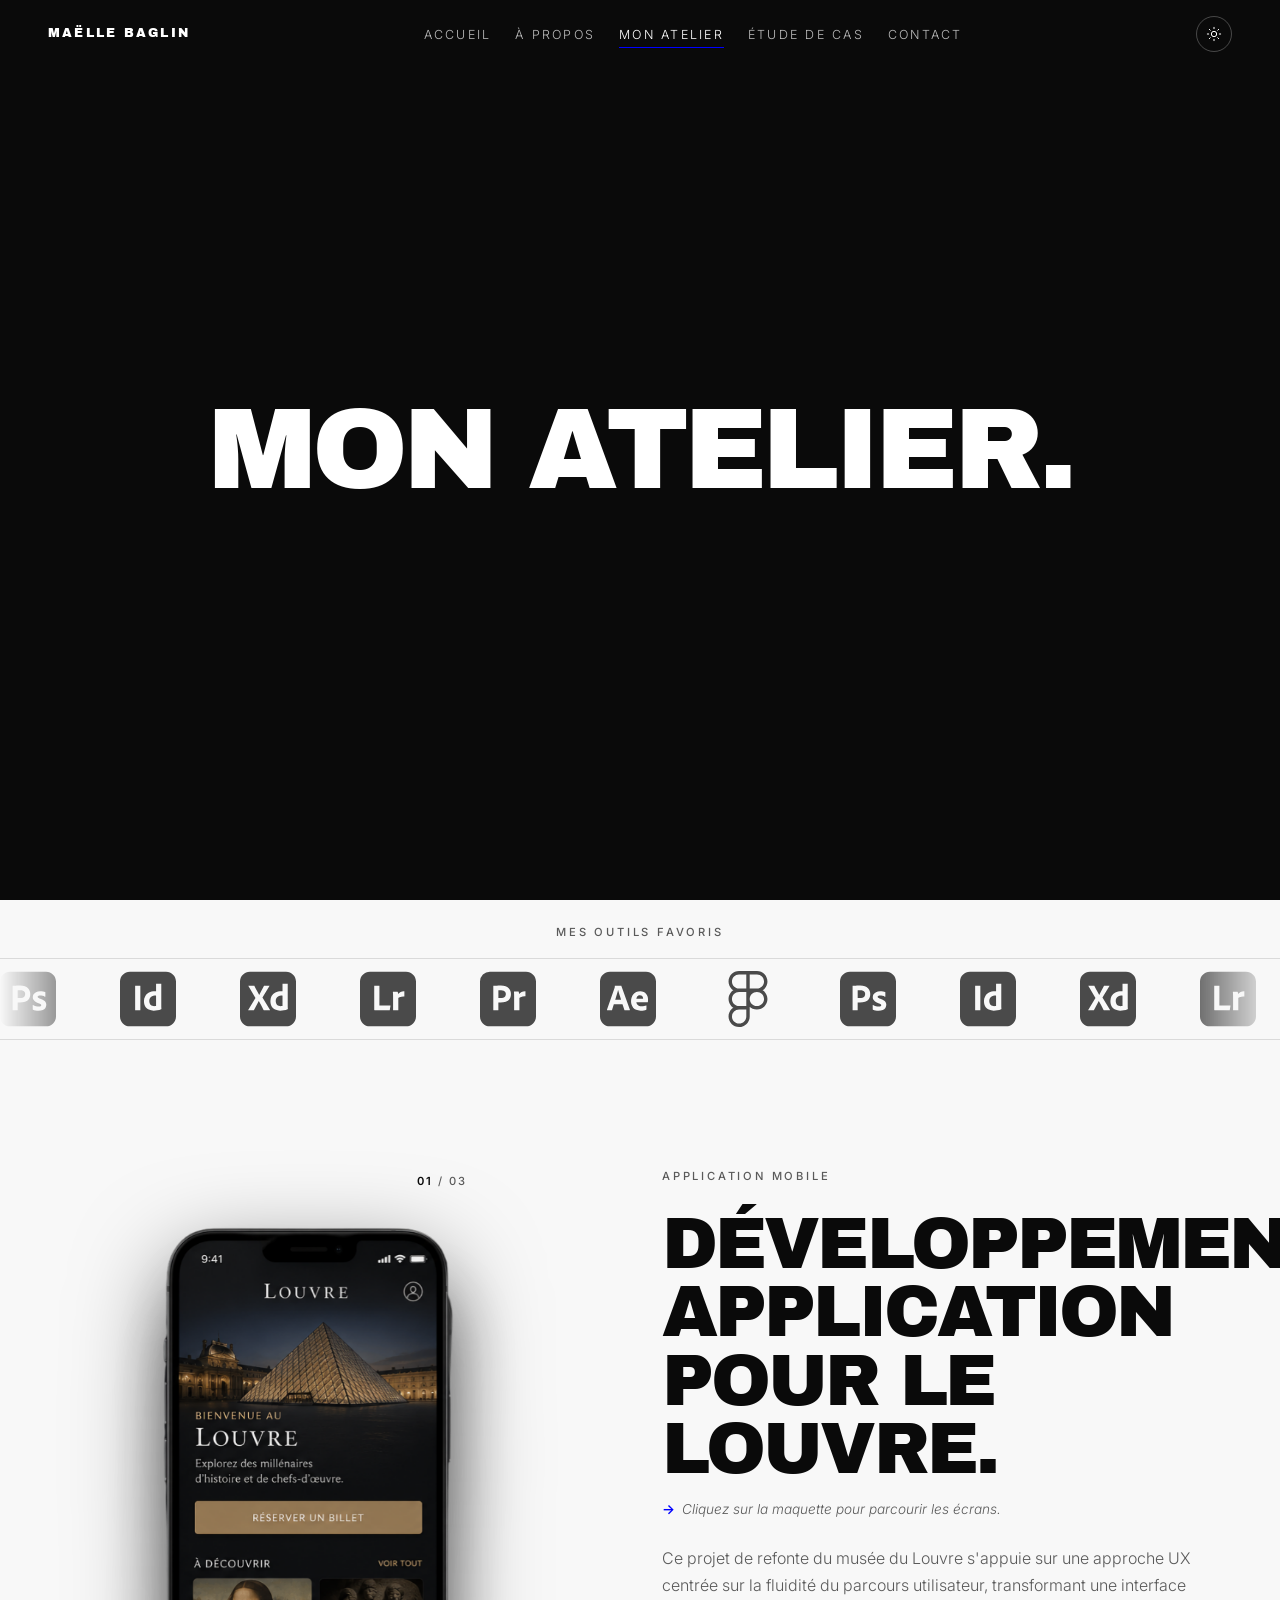
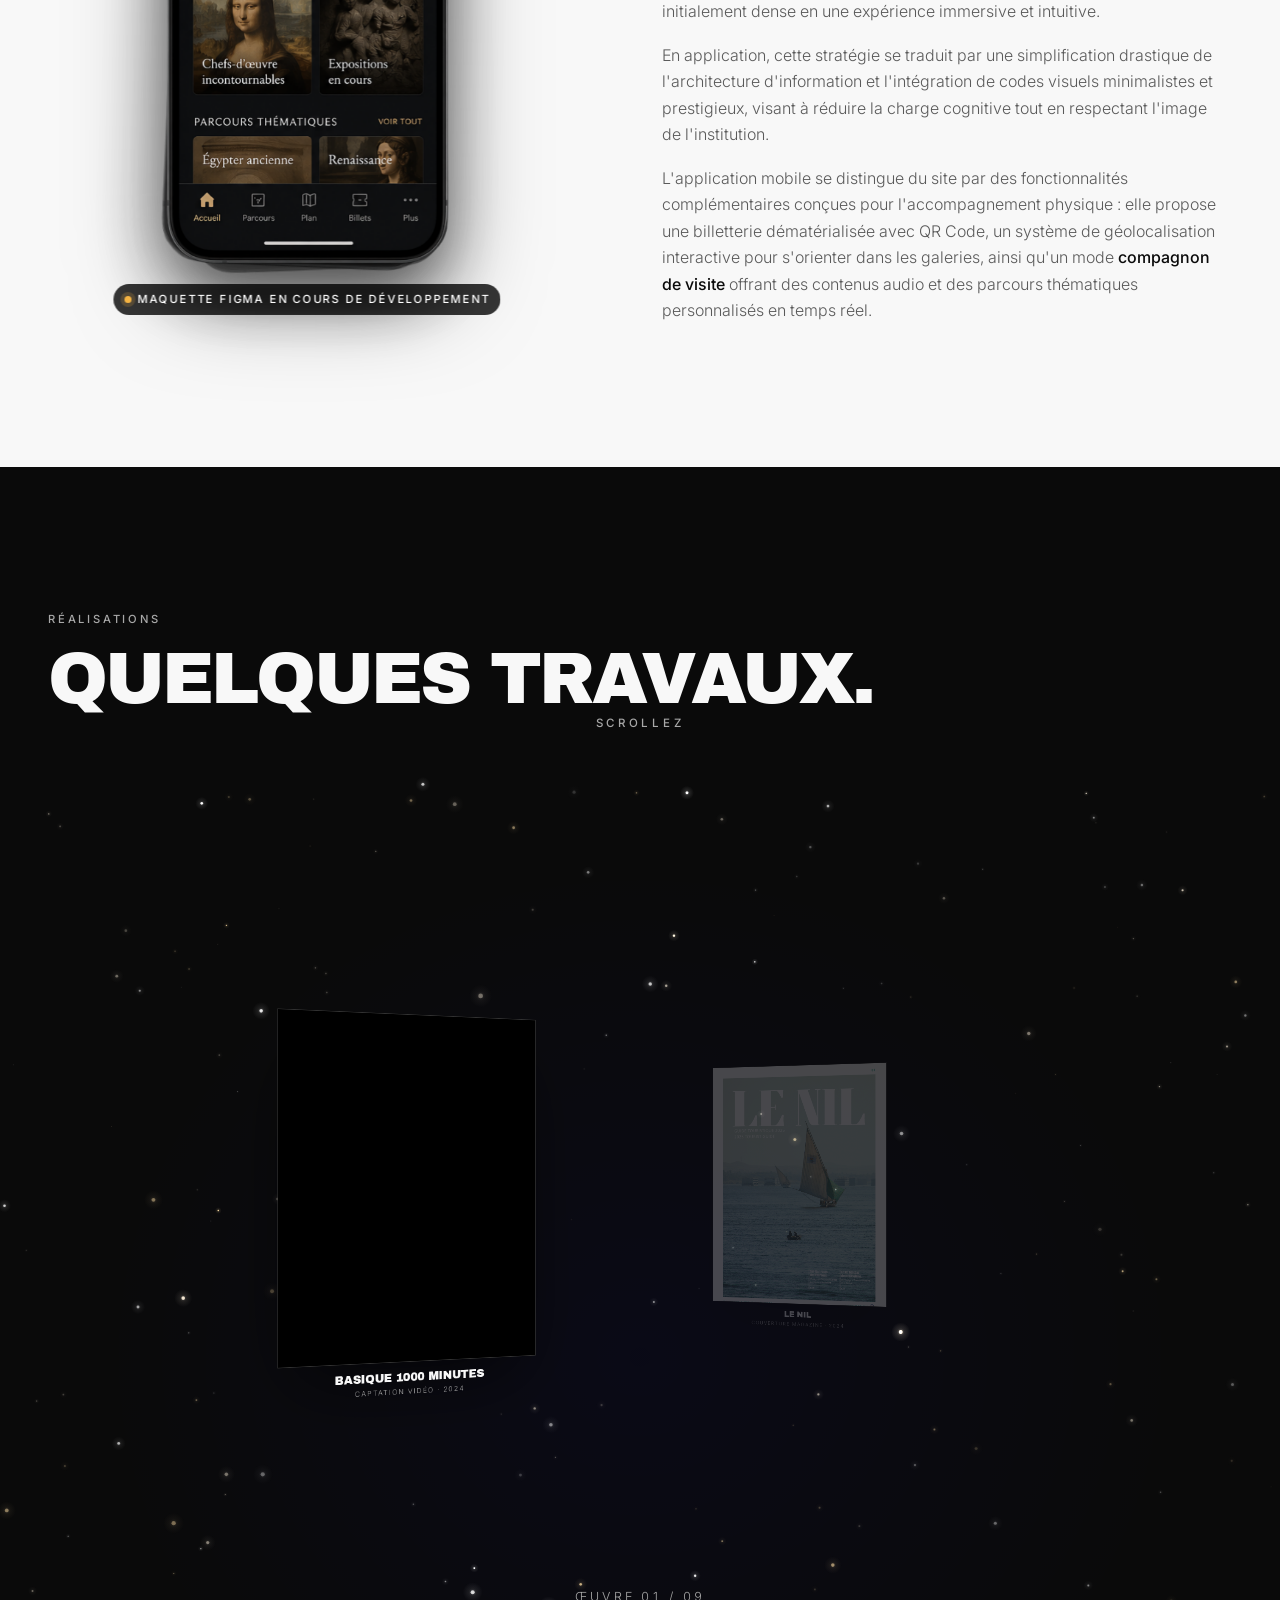
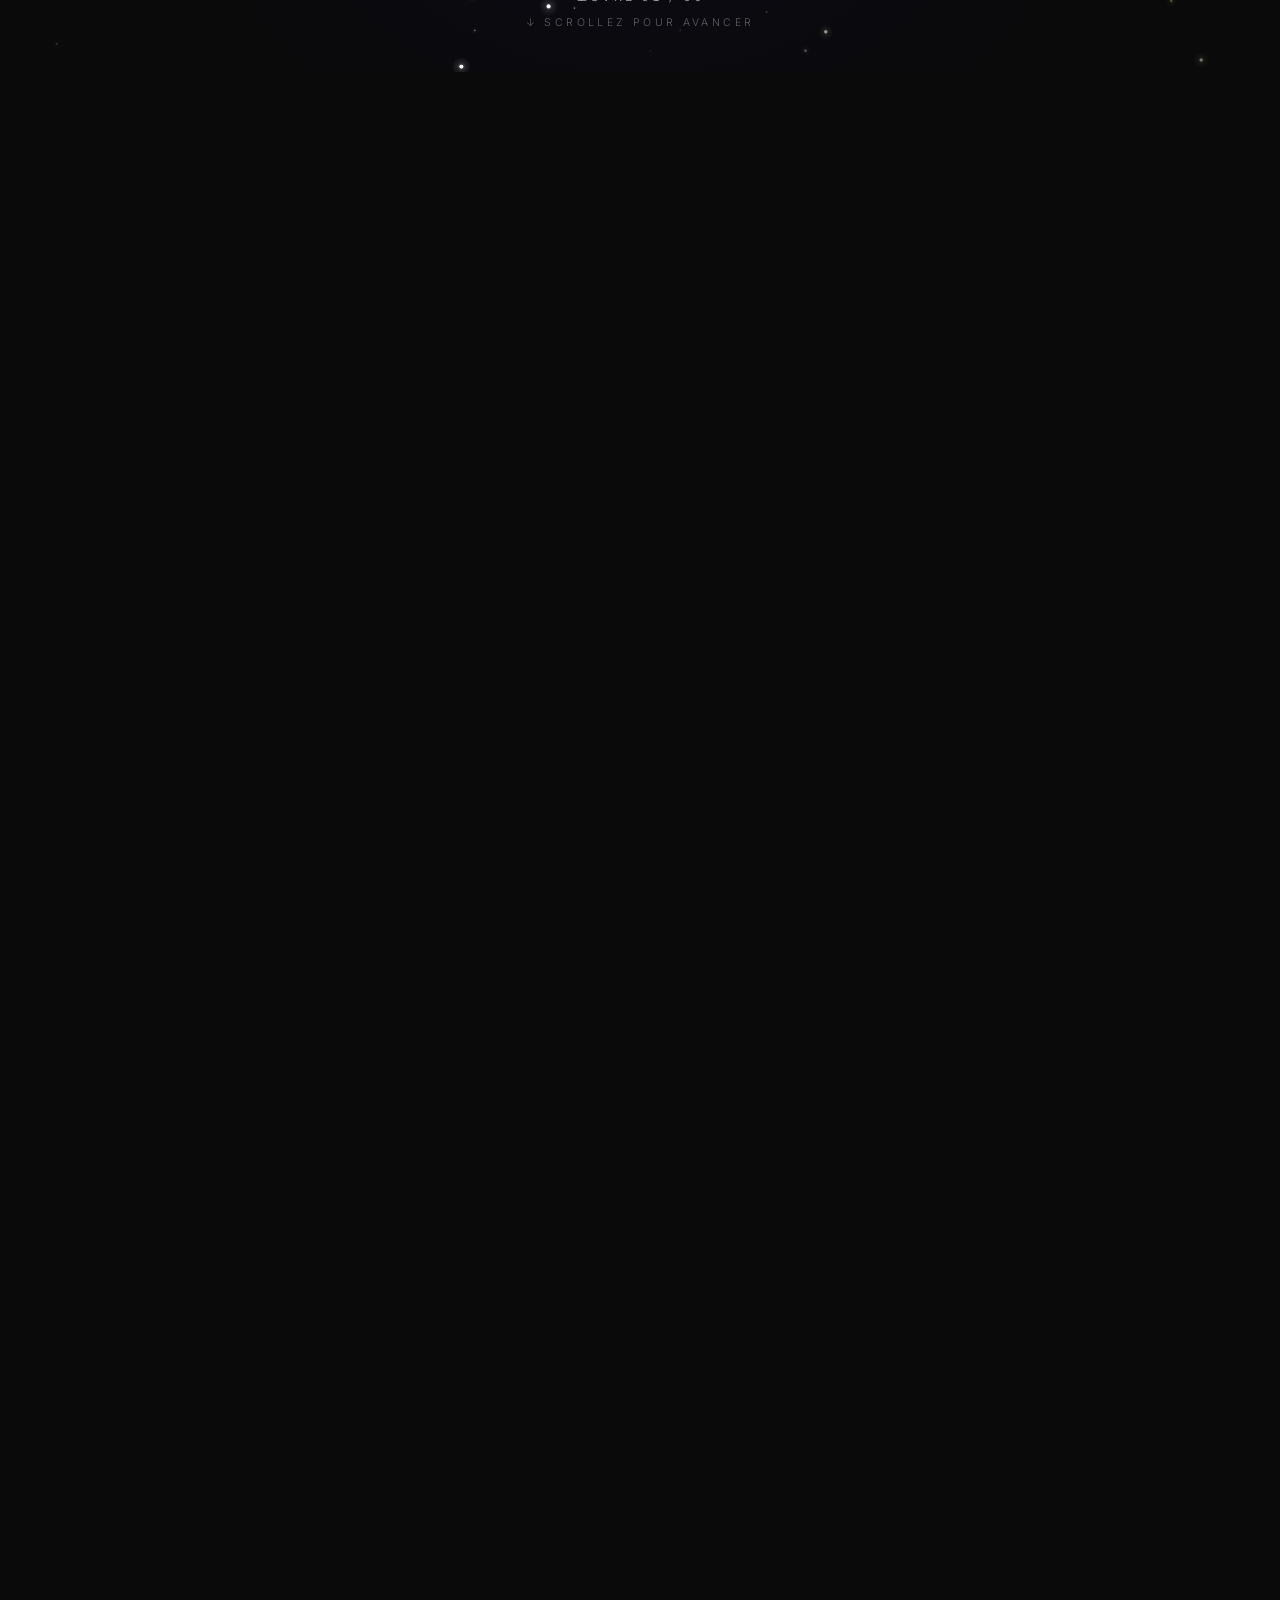
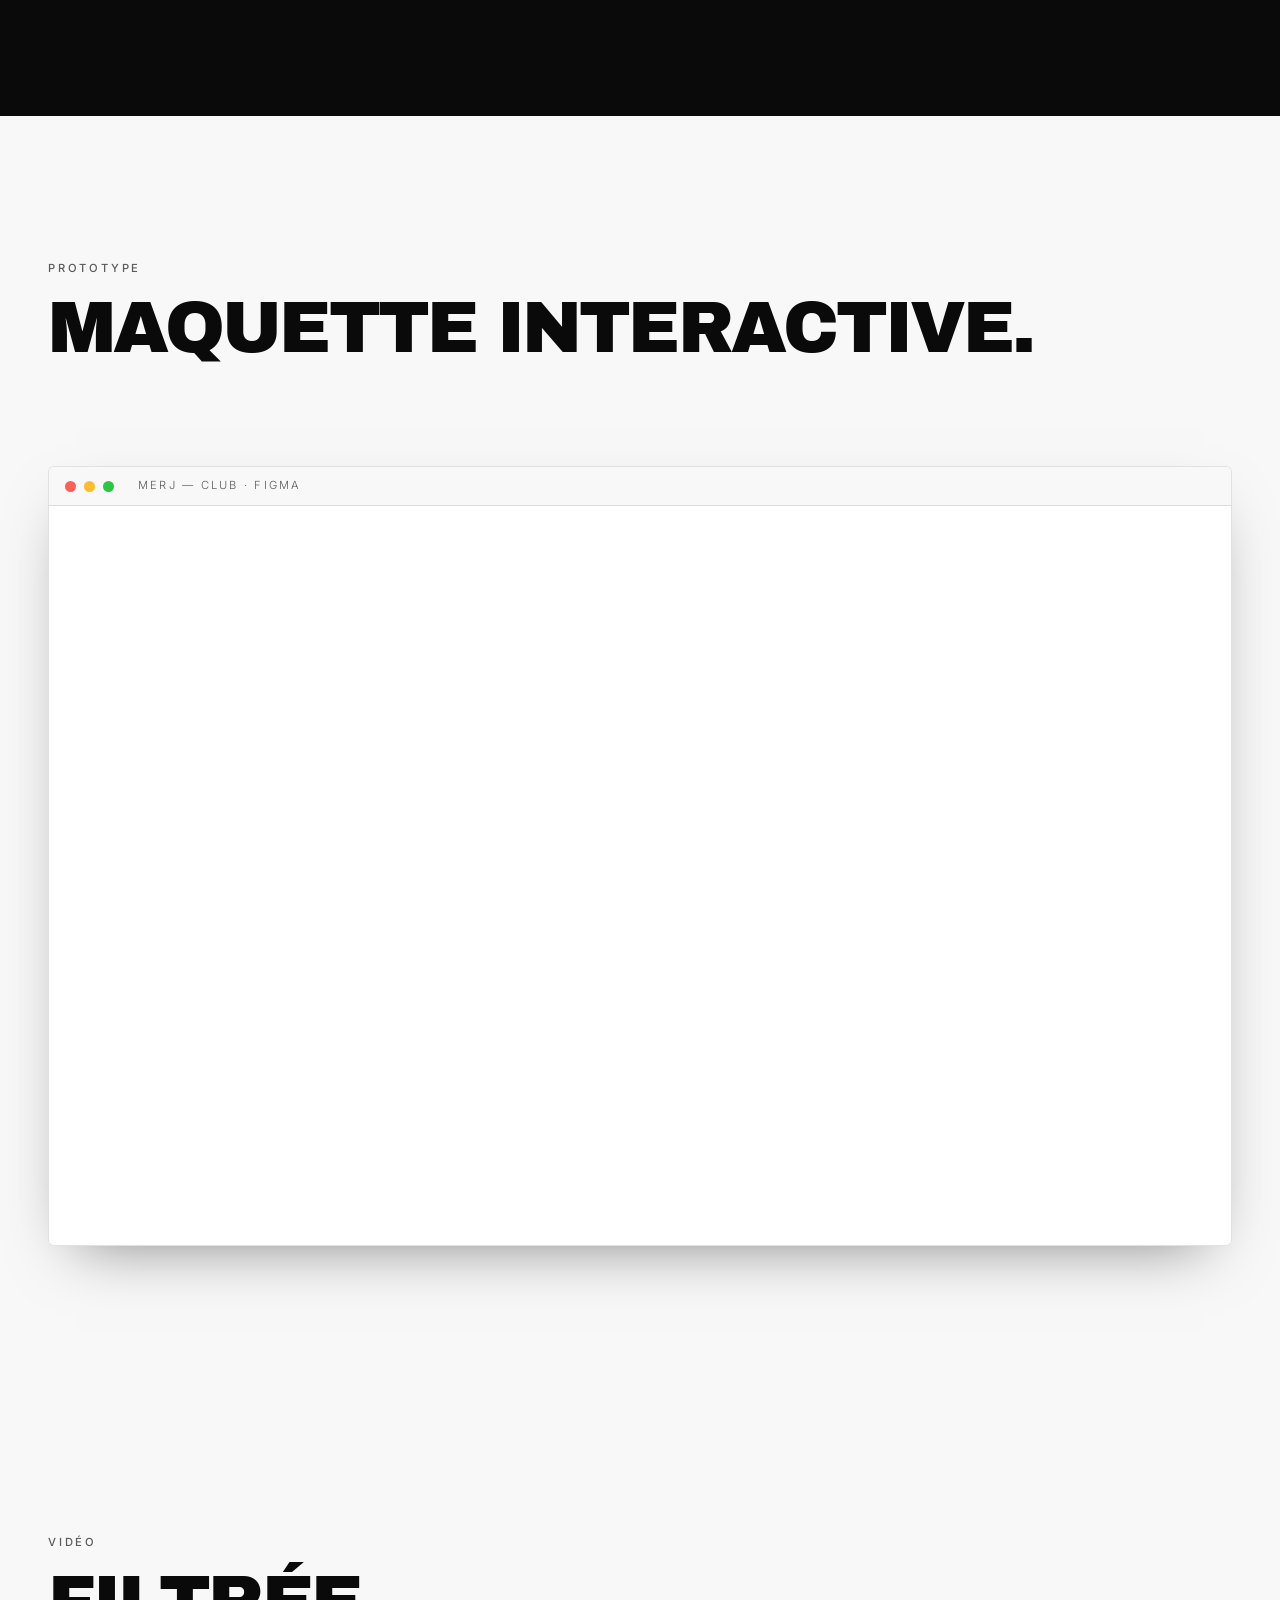
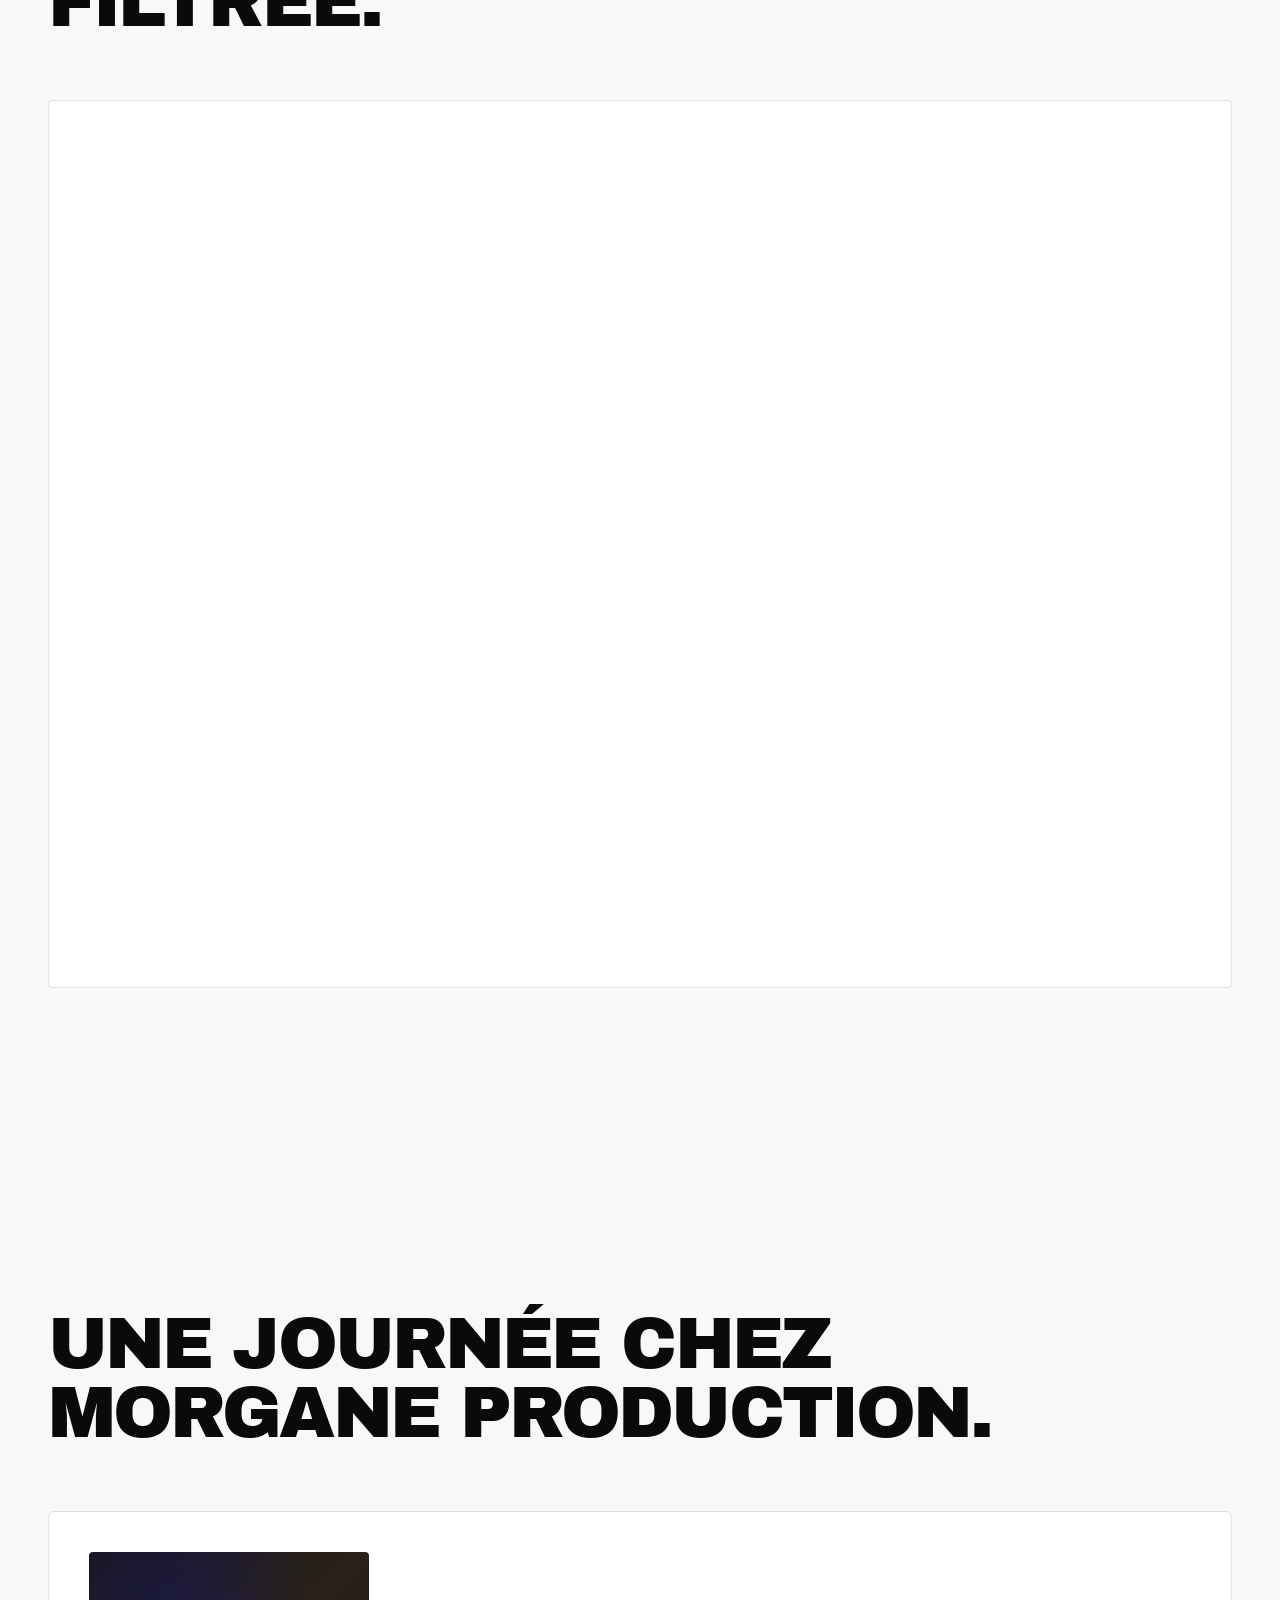
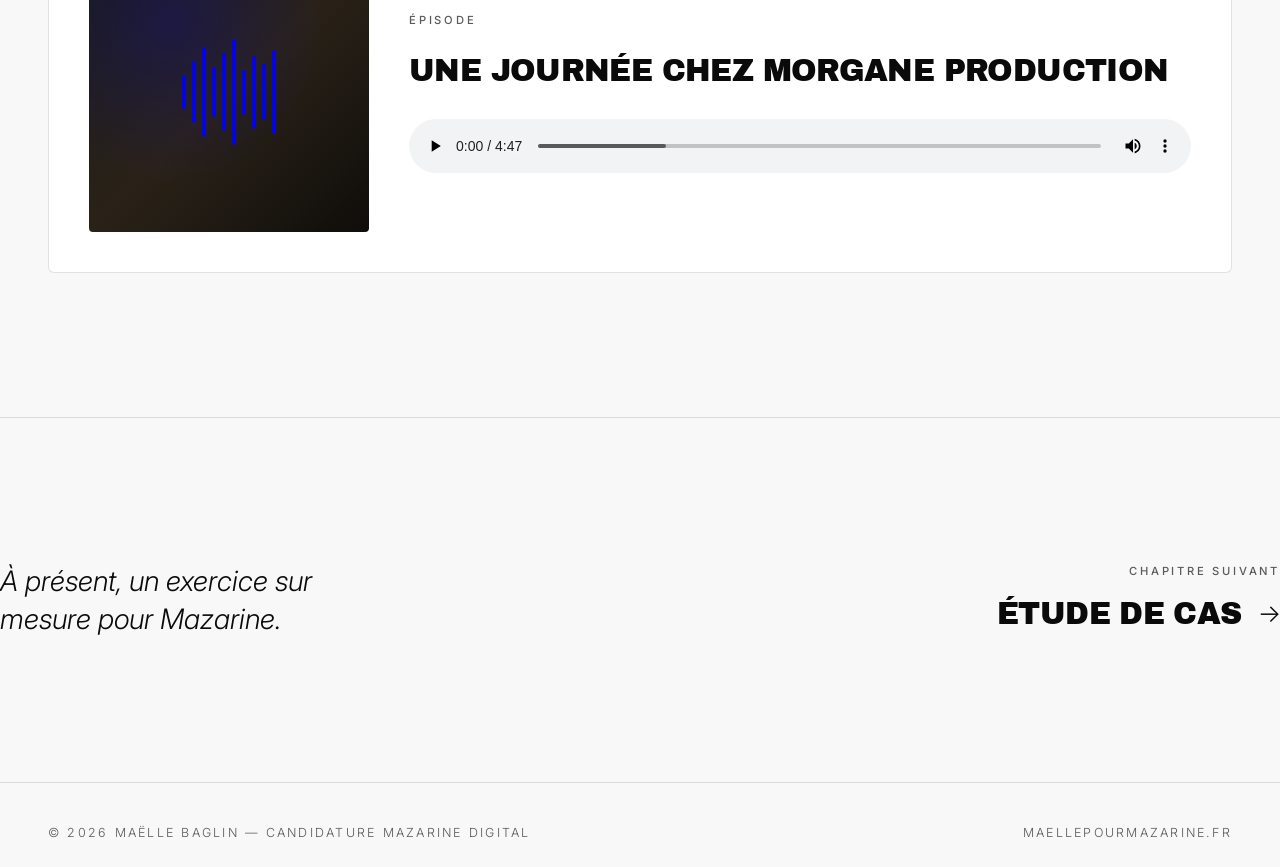
==== commit 97385a95: "Intégrer la vidéo Filtrée via Vimeo (embed iframe)" ====
--- a/atelier.html
+++ b/atelier.html
@@ -245,13 +245,12 @@
           <h2 class="reveal">Filtrée.</h2>
         </header>
         <figure class="film-frame reveal">
-          <video
-            src="assets/videos/filtree.mov"
-            controls
-            loop
-            playsinline
-            preload="metadata"
-            aria-label="Vidéo Filtrée"></video>
+          <iframe
+            src="https://player.vimeo.com/video/1192967943?badge=0&amp;autopause=0&amp;player_id=0&amp;app_id=58479"
+            frameborder="0"
+            allow="autoplay; fullscreen; picture-in-picture; clipboard-write; encrypted-media; web-share"
+            referrerpolicy="strict-origin-when-cross-origin"
+            title="Vidéo Filtrée"></iframe>
         </figure>
       </div>
     </section>
--- a/css/style.css
+++ b/css/style.css
@@ -1,10 +1,38 @@
 /* =========================================================
    maellepourmazarine.fr — style.css
    Tokens, reset, layout, components, animations.
-   Dark mode default. Light mode via [data-theme="light"] on <html>.
+   Light mode default. Dark mode via [data-theme="dark"] on <html>.
    ========================================================= */
 
 :root {
+  --c-bg:        #f8f8f8;
+  --c-bg-rgb:    248, 248, 248;
+  --c-surface:   #ffffff;
+  --c-text:      #0a0a0a;
+  --c-text-mute: #5a5a5a;
+  --c-accent:    #0000ff;
+  --c-line:      rgba(10, 10, 10, 0.12);
+
+  --font-display: "Archivo Black", "Helvetica Neue", Arial, sans-serif;
+  --font-sans:    "Inter", -apple-system, BlinkMacSystemFont, "Segoe UI", sans-serif;
+
+  --space-1: 0.5rem;
+  --space-2: 1rem;
+  --space-3: 1.5rem;
+  --space-4: 2.5rem;
+  --space-5: 4rem;
+  --space-6: 6rem;
+  --space-7: 9rem;
+
+  --max-w: 1440px;
+  --gutter: clamp(1.25rem, 4vw, 3rem);
+
+  --t-fast: 200ms ease;
+  --t-mid:  300ms ease;
+  --t-slow: 600ms cubic-bezier(0.22, 1, 0.36, 1);
+}
+
+[data-theme="dark"] {
   --c-bg:        #0a0a0a;
   --c-bg-rgb:    10, 10, 10;
   --c-surface:   #1a1a1a;
@@ -12,34 +40,6 @@
   --c-text-mute: #a8a8a8;
   --c-accent:    #0000ff;
   --c-line:      rgba(248, 248, 248, 0.12);
-
-  --font-display: "Archivo Black", "Helvetica Neue", Arial, sans-serif;
-  --font-sans:    "Inter", -apple-system, BlinkMacSystemFont, "Segoe UI", sans-serif;
-
-  --space-1: 0.5rem;
-  --space-2: 1rem;
-  --space-3: 1.5rem;
-  --space-4: 2.5rem;
-  --space-5: 4rem;
-  --space-6: 6rem;
-  --space-7: 9rem;
-
-  --max-w: 1440px;
-  --gutter: clamp(1.25rem, 4vw, 3rem);
-
-  --t-fast: 200ms ease;
-  --t-mid:  300ms ease;
-  --t-slow: 600ms cubic-bezier(0.22, 1, 0.36, 1);
-}
-
-[data-theme="light"] {
-  --c-bg:        #f8f8f8;
-  --c-bg-rgb:    248, 248, 248;
-  --c-surface:   #ffffff;
-  --c-text:      #0a0a0a;
-  --c-text-mute: #5a5a5a;
-  --c-accent:    #0000ff;
-  --c-line:      rgba(10, 10, 10, 0.12);
 }
 
 /* ---------- Reset ---------- */
@@ -194,9 +194,9 @@
 }
 .theme-toggle:hover { border-color: var(--c-accent); transform: rotate(20deg); }
 .theme-toggle svg { width: 16px; height: 16px; }
-.theme-toggle .icon-sun { display: none; }
-[data-theme="light"] .theme-toggle .icon-moon { display: none; }
-[data-theme="light"] .theme-toggle .icon-sun  { display: block; }
+.theme-toggle .icon-moon { display: none; }
+[data-theme="dark"] .theme-toggle .icon-sun  { display: none; }
+[data-theme="dark"] .theme-toggle .icon-moon { display: block; }
 
 .nav__burger { display: none; }
 
@@ -306,13 +306,13 @@
   position: absolute;
   inset: 0;
   background:
+    linear-gradient(180deg, transparent 60%, rgba(248, 248, 248, 0.85) 100%),
+    linear-gradient(105deg, rgba(248, 248, 248, 0.85) 0%, rgba(248, 248, 248, 0.4) 55%, rgba(248, 248, 248, 0.15) 85%);
+}
+[data-theme="dark"] .hero__media::after {
+  background:
     linear-gradient(180deg, transparent 60%, rgba(10, 10, 10, 0.85) 100%),
     linear-gradient(105deg, rgba(10, 10, 10, 0.85) 0%, rgba(10, 10, 10, 0.4) 55%, rgba(10, 10, 10, 0.15) 85%);
-}
-[data-theme="light"] .hero__media::after {
-  background:
-    linear-gradient(180deg, transparent 60%, rgba(248, 248, 248, 0.85) 100%),
-    linear-gradient(105deg, rgba(248, 248, 248, 0.85) 0%, rgba(248, 248, 248, 0.4) 55%, rgba(248, 248, 248, 0.15) 85%);
 }
 .hero__inner {
   position: relative;
@@ -2008,13 +2008,15 @@
   border: 1px solid var(--c-line);
   overflow: hidden;
   border-radius: 4px;
-  aspect-ratio: 16 / 9;
-}
-.film-frame video {
+  aspect-ratio: 4 / 3;
+}
+.film-frame video,
+.film-frame iframe {
   width: 100%;
   height: 100%;
   object-fit: cover;
   display: block;
+  border: 0;
 }
 
 /* ---------- Podcast frame (Atelier — Baglin Maëlle) ---------- */
@@ -2148,13 +2150,13 @@
   height: 56px;
   width: auto;
   display: block;
+  filter: brightness(0);
+  opacity: 0.7;
+  transition: opacity var(--t-fast), transform var(--t-fast);
+}
+[data-theme="dark"] .logo-loop__item img {
   filter: brightness(0) invert(0.92);
   opacity: 0.75;
-  transition: opacity var(--t-fast), transform var(--t-fast);
-}
-[data-theme="light"] .logo-loop__item img {
-  filter: brightness(0);
-  opacity: 0.7;
 }
 .logo-loop__item:hover img {
   opacity: 1;
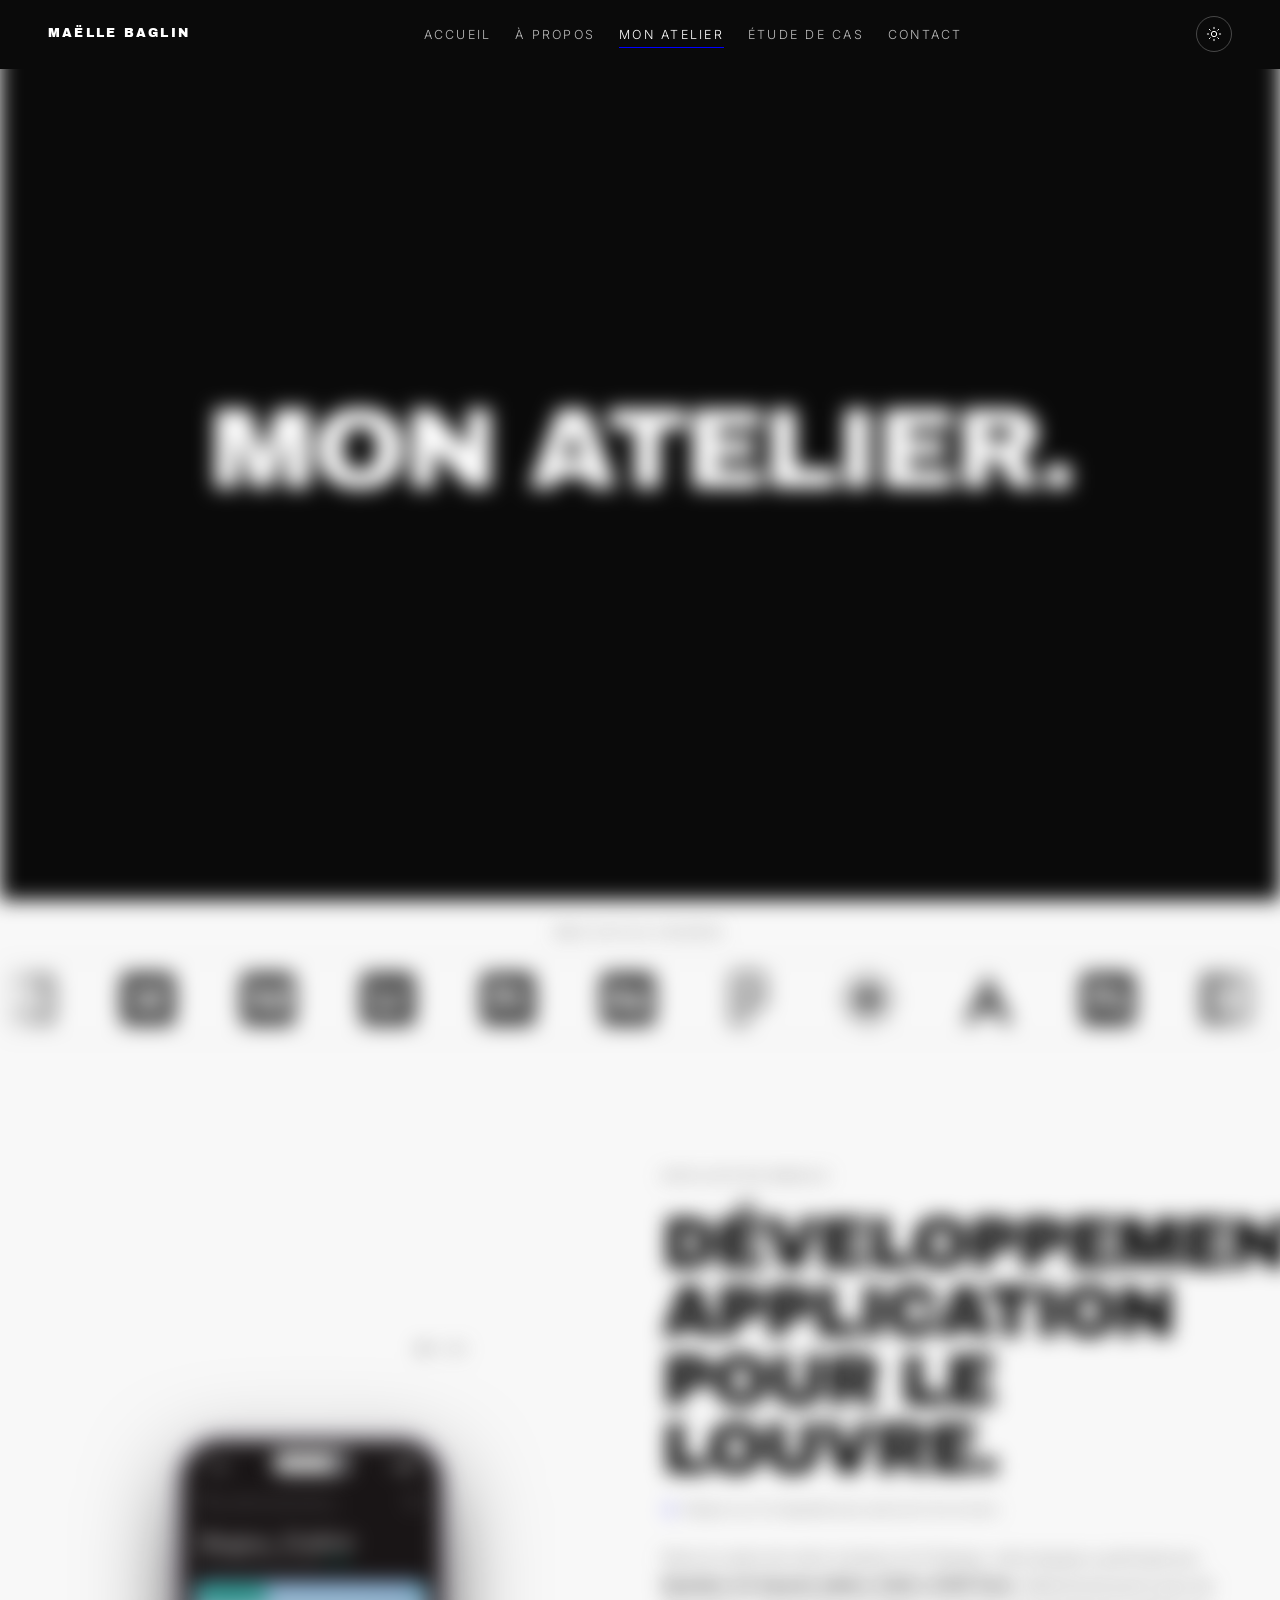
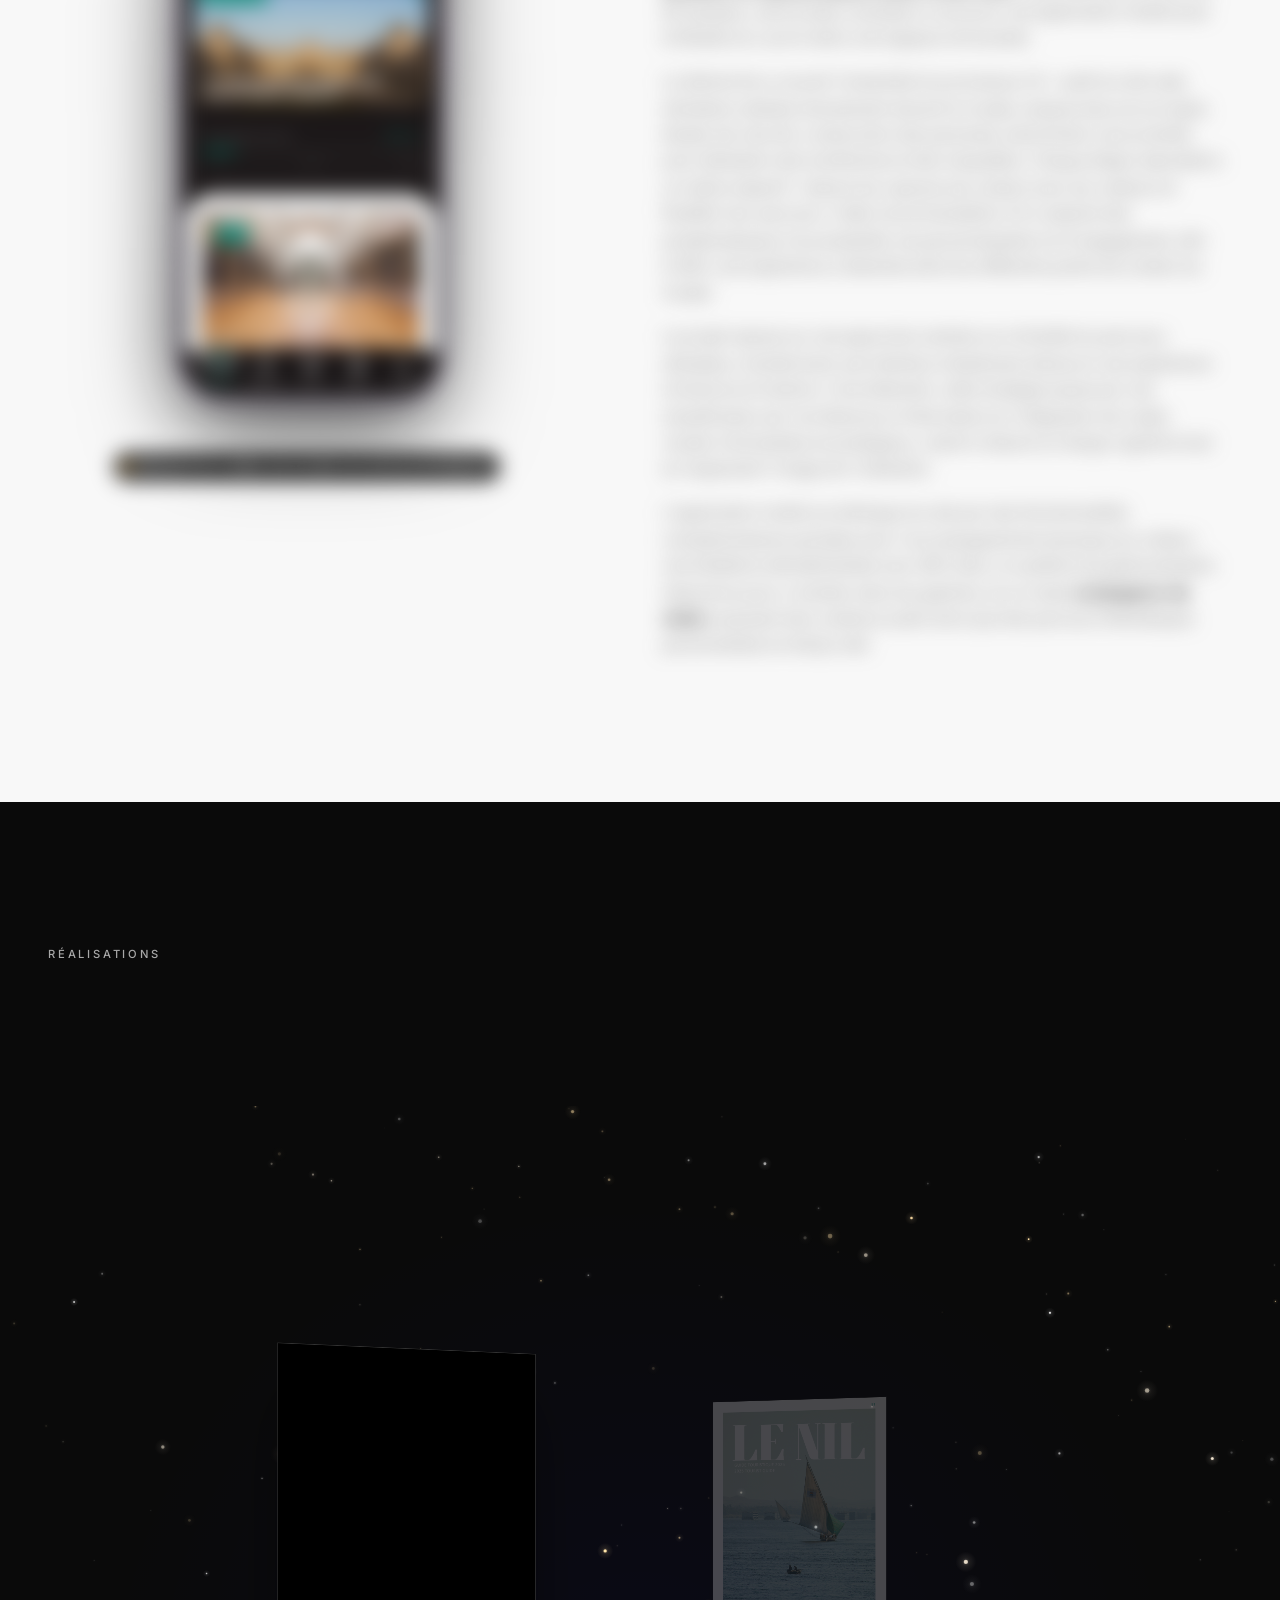
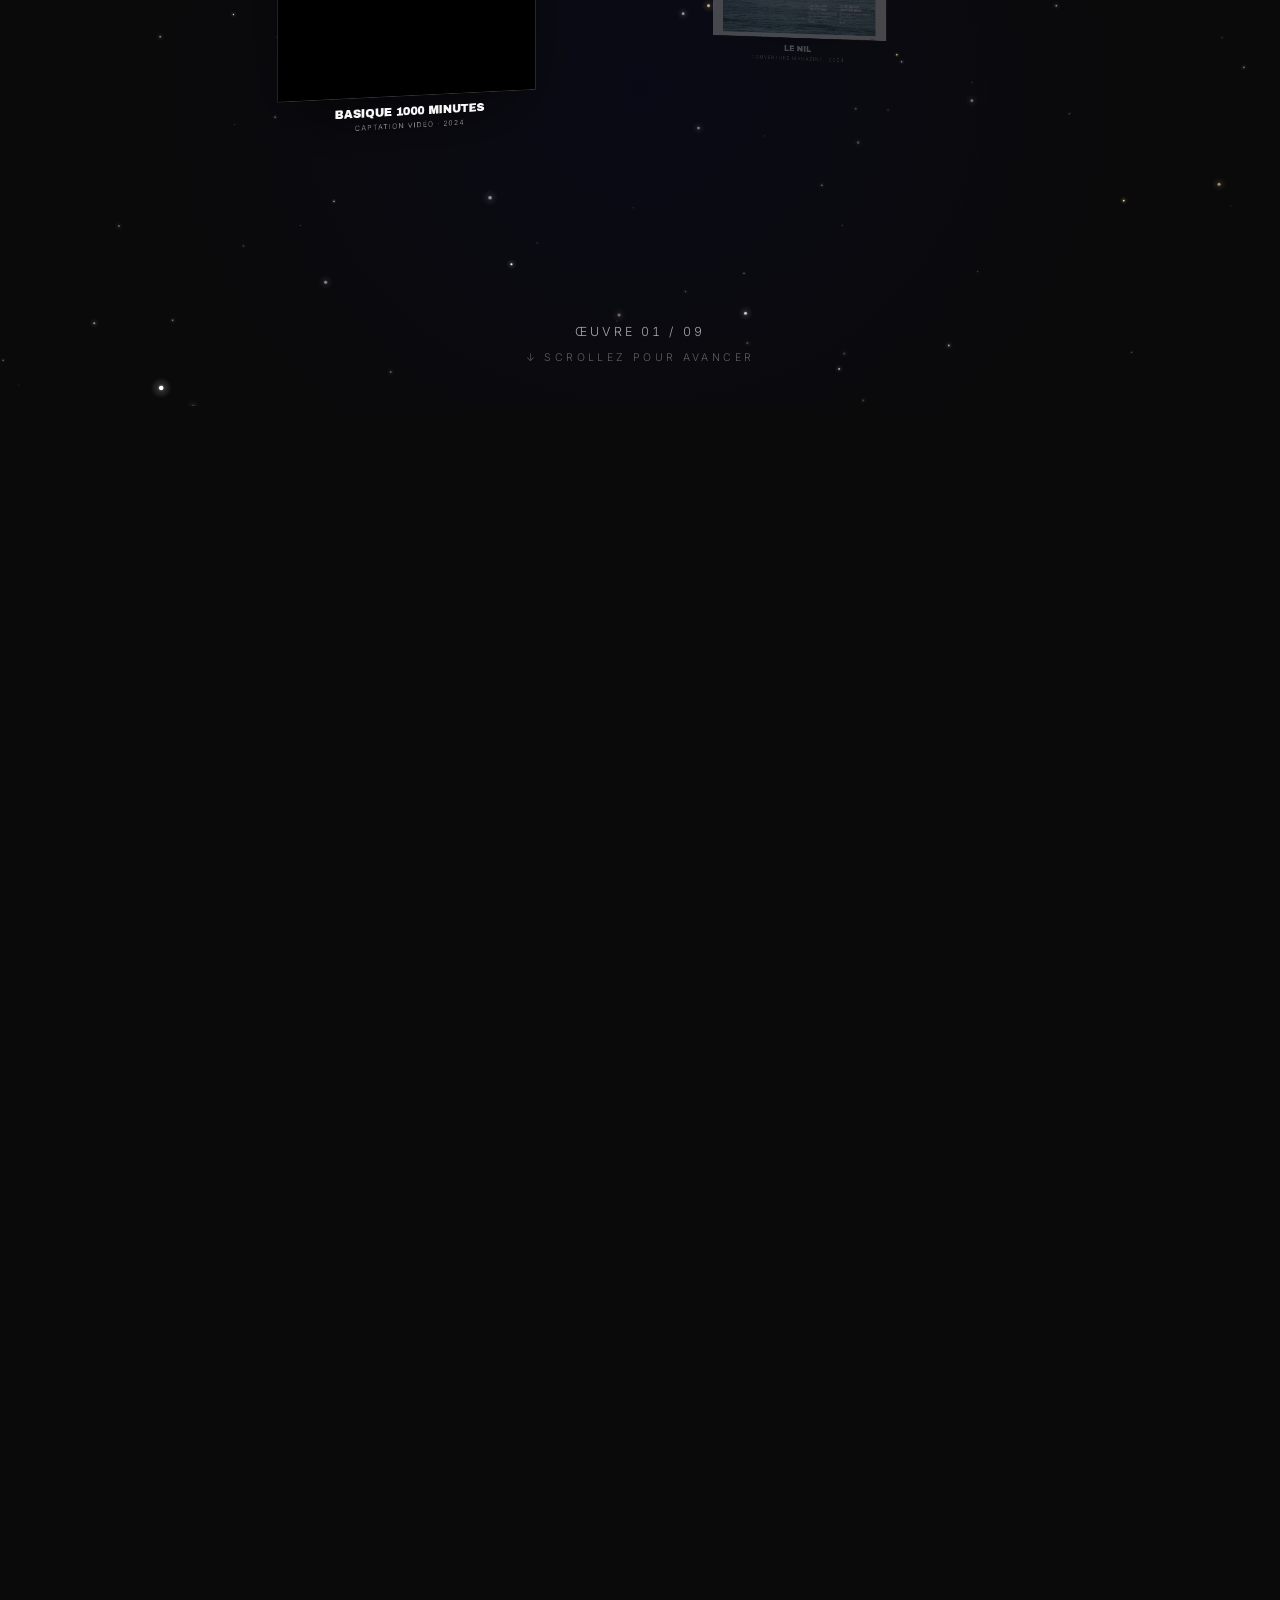
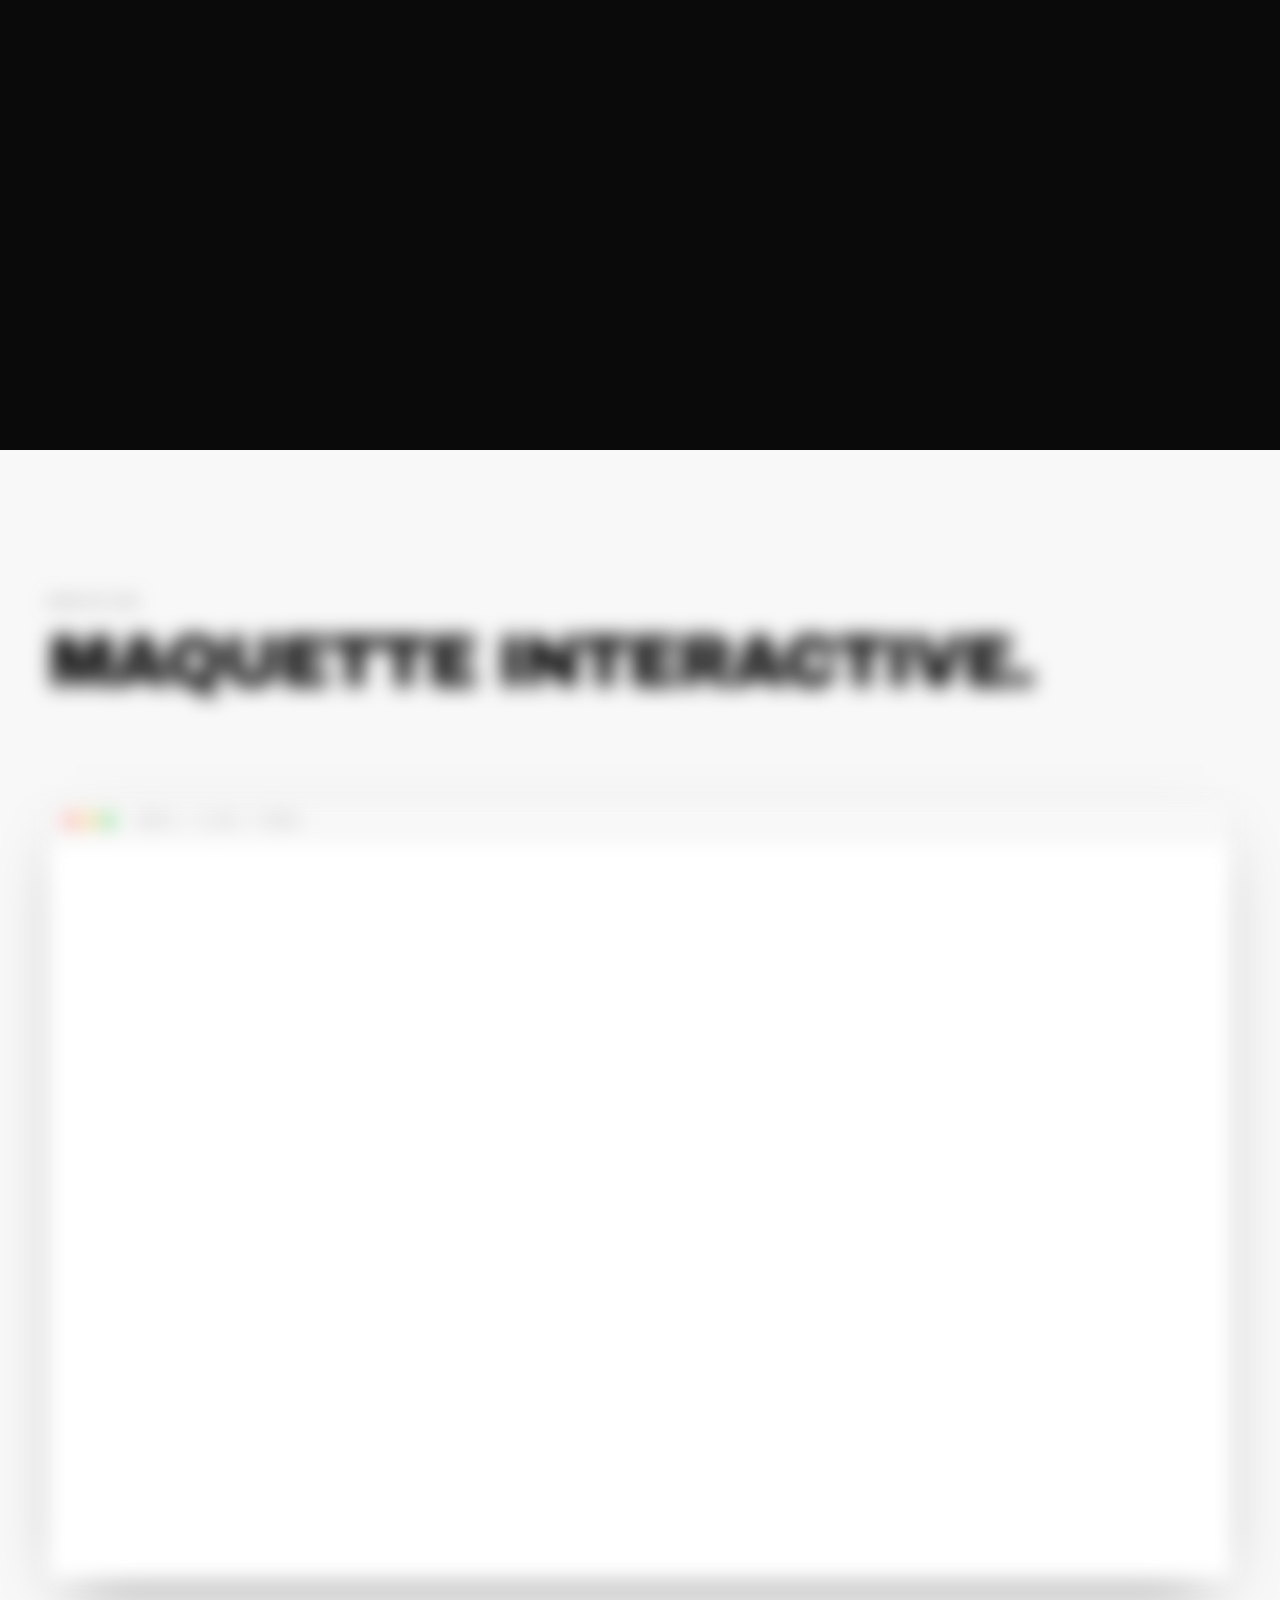
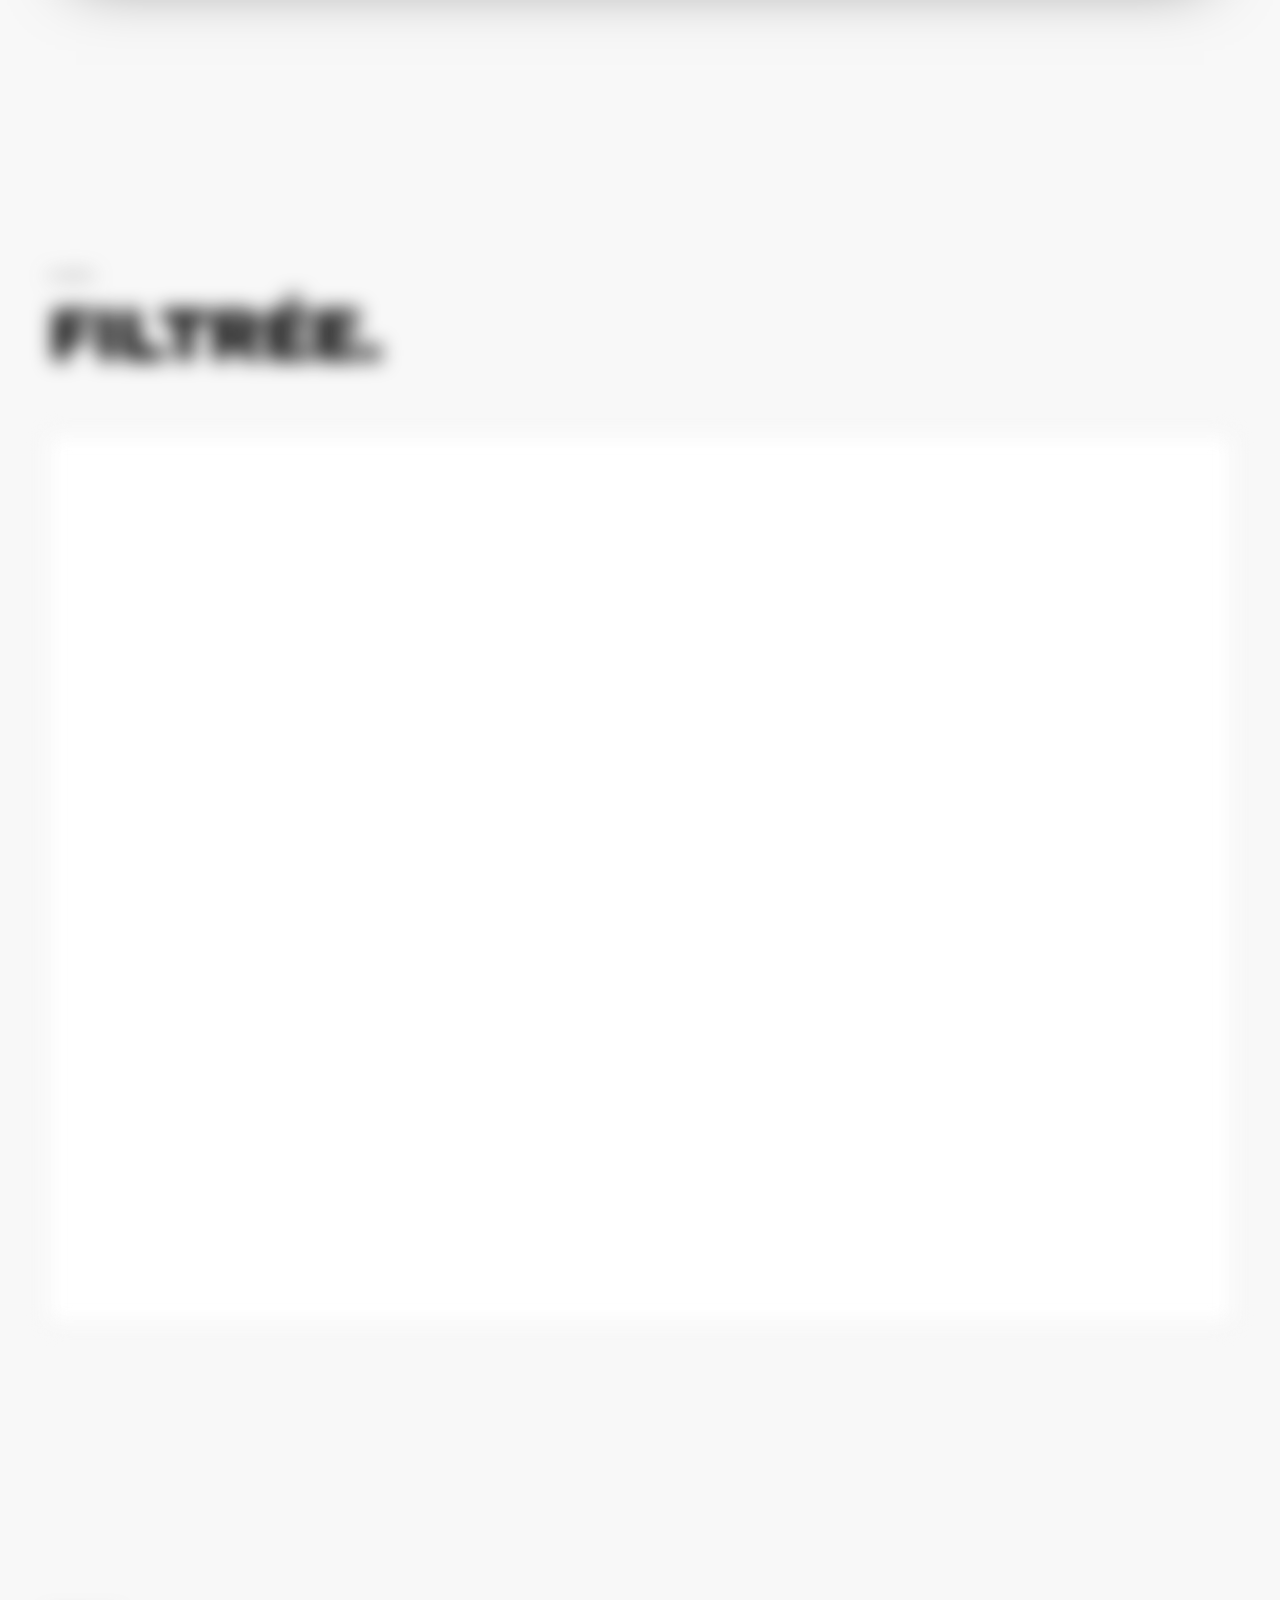
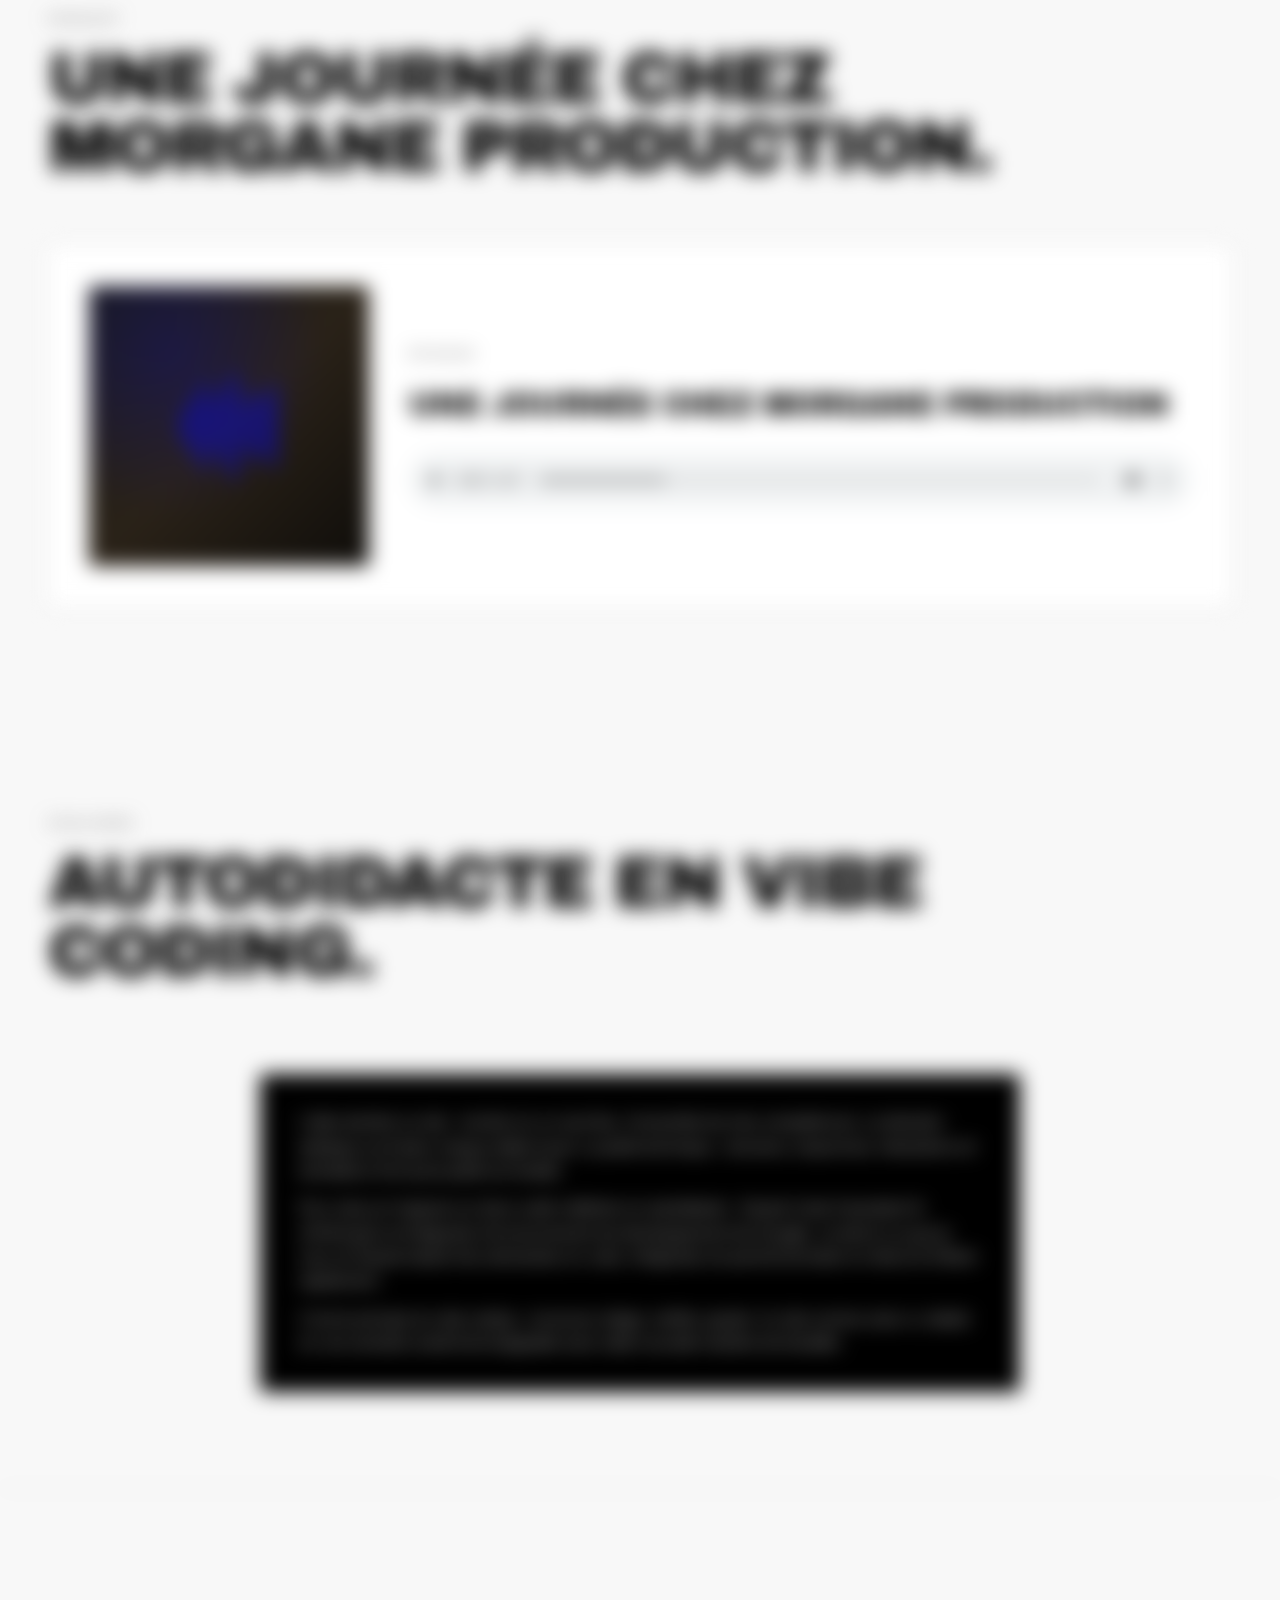
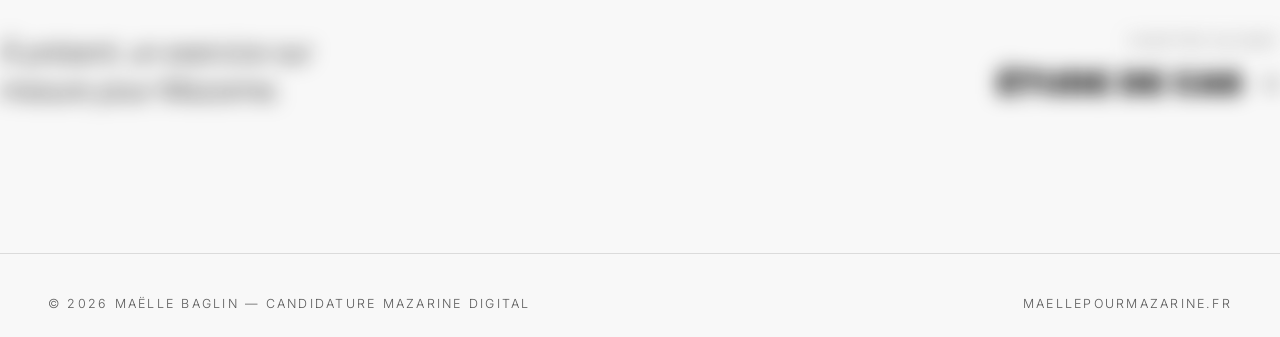
==== commit 6d76712c: "Refonte responsive mobile + nouvelles sections coulisses & vibe coding - À propos : pagination livre" ====
--- a/atelier.html
+++ b/atelier.html
@@ -9,7 +9,7 @@
   <link rel="preconnect" href="https://fonts.gstatic.com" crossorigin />
   <link href="https://fonts.googleapis.com/css2?family=Archivo+Black&family=Inter:ital,wght@0,300;0,400;0,500;0,600;1,400&display=swap" rel="stylesheet" />
   <link rel="icon" type="image/svg+xml" href="favicon.svg" />
-  <link rel="stylesheet" href="css/style.css" />
+  <link rel="stylesheet" href="css/style.css?v=2" />
 </head>
 <body>
   <a href="#main" class="skip-link">Aller au contenu</a>
@@ -65,6 +65,8 @@
           <div class="logo-loop__item"><img src="assets/logos/adobepremierepro.svg" alt="Premiere Pro" /></div>
           <div class="logo-loop__item"><img src="assets/logos/adobeaftereffects.svg" alt="After Effects" /></div>
           <div class="logo-loop__item"><img src="assets/logos/figma.svg" alt="Figma" /></div>
+          <div class="logo-loop__item"><img src="assets/logos/claude.svg" alt="Claude" /></div>
+          <div class="logo-loop__item"><img src="assets/logos/antigravity.svg" alt="Antigravity" /></div>
           <div class="logo-loop__item" aria-hidden="true"><img src="assets/logos/adobephotoshop.svg" alt="" /></div>
           <div class="logo-loop__item" aria-hidden="true"><img src="assets/logos/adobeindesign.svg" alt="" /></div>
           <div class="logo-loop__item" aria-hidden="true"><img src="assets/logos/adobexd.svg" alt="" /></div>
@@ -72,6 +74,8 @@
           <div class="logo-loop__item" aria-hidden="true"><img src="assets/logos/adobepremierepro.svg" alt="" /></div>
           <div class="logo-loop__item" aria-hidden="true"><img src="assets/logos/adobeaftereffects.svg" alt="" /></div>
           <div class="logo-loop__item" aria-hidden="true"><img src="assets/logos/figma.svg" alt="" /></div>
+          <div class="logo-loop__item" aria-hidden="true"><img src="assets/logos/claude.svg" alt="" /></div>
+          <div class="logo-loop__item" aria-hidden="true"><img src="assets/logos/antigravity.svg" alt="" /></div>
         </div>
       </div>
       <hr class="logos__divider" aria-hidden="true" />
@@ -101,9 +105,10 @@
               <h2 class="reveal">Développement application pour le Louvre.</h2>
               <p class="louvre__hint reveal">Cliquez sur la maquette pour parcourir les écrans.</p>
               <div class="prose reveal">
-                <p>Ce projet de refonte du musée du Louvre s'appuie sur une approche UX centrée sur la fluidité du parcours utilisateur, transformant une interface initialement dense en une expérience immersive et intuitive.</p>
-                <p>En application, cette stratégie se traduit par une simplification drastique de l'architecture d'information et l'intégration de codes visuels minimalistes et prestigieux, visant à réduire la charge cognitive tout en respectant l'image de l'institution.</p>
-                <p>L'application mobile se distingue du site par des fonctionnalités complémentaires conçues pour l'accompagnement physique : elle propose une billetterie dématérialisée avec QR Code, un système de géolocalisation interactive pour s'orienter dans les galeries, ainsi qu'un mode <em>compagnon de visite</em> offrant des contenus audio et des parcours thématiques personnalisés en temps réel.</p>
+                <p>Dans le cadre de notre module d'UX Design, notre équipe a participé aux <em>NextGen UX Awards édition 2026 x EFAP Paris</em>. Sélectionné parmi plus de 80 équipes, notre projet consistait à concevoir une application mobile pour le Musée du Louvre selon une logique omnicanale.</p>
+                <p>La démarche a couvert l'ensemble du processus UX : audit du site web, entretiens réalisés directement devant le musée, analyse des avis en ligne, études de marché, construction des personae, benchmark concurrentiel, puis réalisation des wireframes et des maquettes. Chaque étape répondait à un même objectif : réduire les ruptures de contact avec les visiteurs et fluidifier leur parcours. Cette recommandation UX a exploré des problématiques d'accessibilité, de personnalisation et d'engagement, afin d'offrir une expérience cohérente entre les différents points de contact du musée.</p>
+                <p>Le projet repose sur une approche centrée sur la fluidité du parcours utilisateur, transformant une interface initialement dense en une expérience immersive et intuitive. Concrètement, cette stratégie passe par une simplification de l'architecture d'information et l'intégration de codes visuels minimalistes et prestigieux, visant à réduire la charge cognitive tout en respectant l'image de l'institution.</p>
+                <p>L'application mobile se distingue du site par des fonctionnalités complémentaires pensées pour l'accompagnement physique du visiteur : une billetterie dématérialisée avec QR Code, un système de géolocalisation interactive pour s'orienter dans les galeries, et un mode <em>compagnon de visite</em> proposant des contenus audio ainsi que des parcours thématiques personnalisés en temps réel.</p>
               </div>
             </div>
           </div>
@@ -177,9 +182,9 @@
                 <p class="gallery-card__role">Campagne WWF · Région Bretagne · 2024</p>
               </div>
             </article>
-            <article class="gallery-card gallery-card--photo" data-side="left" data-z="-6800" style="--z: -6800px; --rotation: 22deg;">
-              <div class="gallery-card__media">
-                <img src="assets/images/atelier/concert.jpg" alt="Photographie de concert" loading="lazy" style="object-fit: cover; object-position: center 78%;" />
+            <article class="gallery-card gallery-card--photo gallery-card--concert" data-side="left" data-z="-6800" style="--z: -6800px; --rotation: 22deg;">
+              <div class="gallery-card__media">
+                <img src="assets/images/atelier/concert.jpg?v=3" alt="Photographie de concert" loading="lazy" />
               </div>
               <div class="gallery-card__meta">
                 <h3 class="gallery-card__title">Scène</h3>
@@ -282,6 +287,20 @@
       </div>
     </section>
 
+    <section class="section section--coulisses" id="coulisses">
+      <div class="container section__inner">
+        <header class="section__head">
+          <p class="label reveal">Coulisses</p>
+          <h2 class="reveal">Autodidacte en vibe coding.</h2>
+        </header>
+        <aside class="coulisses-card reveal">
+          <p>L'idée derrière ce site : montrer en un seul lieu, l'ensemble de mes compétences. La direction artistique se lit dans chaque détail visuel. La partie technique : structure, responsive, interactions et animations font aussi partie du livrable.</p>
+          <p>Pour cela, je m'appuie sur deux outils maîtrisés en autodidacte : Claude Code (l'assistant IA d'Anthropic) et Antigravity (l'environnement de développement de Google). Je décris ce que je veux et Claude traduit mes demandes en code. Antigravity me permet de tester en direct et d'itérer rapidement.</p>
+          <p>C'est le principe du <em>vibe coding</em> : concevoir, diriger, vérifier, ajuster. Un site comme celui-ci, réalisé en une semaine serait inenvisageable sans cette nouvelle manière de travailler.</p>
+        </aside>
+      </div>
+    </section>
+
     <section class="tease container">
       <div class="tease__grid">
         <p class="tease__quote reveal">À présent, un exercice sur mesure pour Mazarine.</p>
--- a/css/style.css
+++ b/css/style.css
@@ -206,6 +206,33 @@
 body:has(main > .section--dark:first-child) .nav:not(.is-scrolled) .nav__link { color: rgba(255, 255, 255, 0.7); }
 body:has(main > .section--dark:first-child) .nav:not(.is-scrolled) .nav__link:hover { color: #ffffff; }
 body:has(main > .section--dark:first-child) .nav:not(.is-scrolled) .theme-toggle { color: #ffffff; border-color: rgba(255, 255, 255, 0.25); }
+body:has(main > .section--dark:first-child) .nav:not(.is-scrolled) .nav__burger span { background: #ffffff; }
+
+/* Menu mobile ouvert — comportement universel pour toutes les pages :
+   panneau opaque (var(--c-bg)) + tous les textes/icônes en bleu pour
+   garantir la lisibilité quel que soit le fond derrière. */
+.nav.is-open,
+.nav.is-open.is-scrolled {
+  background: var(--c-bg) !important;
+  backdrop-filter: none !important;
+  -webkit-backdrop-filter: none !important;
+  border-bottom-color: transparent !important;
+}
+.nav.is-open .nav__list {
+  background: var(--c-bg);
+  border-left-color: transparent;
+}
+.nav.is-open .nav__link,
+.nav.is-open .nav__link.is-active,
+.nav.is-open .nav__brand {
+  color: #0000ff !important;
+}
+.nav.is-open .nav__link::after { background: #0000ff; }
+.nav.is-open .nav__burger span { background: #0000ff !important; }
+.nav.is-open .theme-toggle {
+  color: #0000ff !important;
+  border-color: rgba(0, 0, 255, 0.35) !important;
+}
 
 /* Case-study hero: solid night-blue header with white type before any scroll;
    the existing .nav.is-scrolled rule takes back over once the user scrolls. */
@@ -886,11 +913,13 @@
 .case-hero__page--campagne h2 { color: #ffffff; }
 
 @media (max-width: 700px) {
-  .case-hero { height: auto; }
-  .case-hero__sticky { position: relative; height: 100vh; }
-  .case-hero__page { position: relative; height: auto; padding: var(--space-6) 0; }
-  .case-hero__page--title { top: auto; }
-  .case-hero__page--content { top: auto; }
+  /* On garde la mécanique sticky/parallax desktop sur mobile.
+     On augmente juste la hauteur pour que les blocs de texte aient le temps
+     d'apparaître séparément (texte plus haut quand il wrap sur mobile). */
+  .case-hero { height: 320vh; }
+  .case-hero__page--concept { top: 110vh; }
+  .case-hero__page--campagne { top: 220vh; padding-top: 0; }
+  .case-hero__credit { top: 305vh; }
 }
 /* Keep the hero sharp — exclude it from the global section-edge blur. */
 main > .case-hero {
@@ -1034,6 +1063,15 @@
   color: #2a2218;
   display: flex;
   flex-direction: column;
+  opacity: 0;
+  visibility: hidden;
+  transition: opacity 0.35s ease;
+  z-index: 1;
+}
+.book__page.is-current {
+  opacity: 1;
+  visibility: visible;
+  z-index: 2;
 }
 .book__page-title {
   font-family: var(--font-display);
@@ -1052,7 +1090,7 @@
   hyphens: auto;
   column-count: 2;
   column-gap: clamp(1.4rem, 3vw, 2.4rem);
-  column-fill: auto;
+  column-fill: balance;
 }
 .book__page-text p {
   margin: 0 0 0.65em 0;
@@ -1062,8 +1100,8 @@
   margin-bottom: 0;
 }
 .book__page-photo {
-  margin: 0 0 0.8em 0;
-  width: 100%;
+  margin: 0 0 clamp(0.8rem, 1.6%, 1.2rem) 0;
+  width: 55%;
   aspect-ratio: 3 / 2;
   overflow: hidden;
   background: #f0e8d8;
@@ -1074,6 +1112,66 @@
   height: 100%;
   object-fit: cover;
   display: block;
+}
+
+/* Desktop : page unique avec photo + tout le texte en 2 colonnes (layout d'origine) */
+.book__page--full {
+  opacity: 1;
+  visibility: visible;
+  z-index: 2;
+}
+.book__page--full .book__page-photo {
+  width: 100%;
+  aspect-ratio: 3 / 2;
+  margin: 0 0 0.8em 0;
+}
+.book__page--full .book__page-text {
+  column-count: 2;
+  column-fill: balance;
+}
+
+/* Layouts spécifiques aux pages paginées — mobile uniquement */
+@media (max-width: 700px) {
+  /* Page 1 — photo à gauche, texte à droite (override par le bloc mobile plus bas en stack vertical) */
+  .book__page[data-book-page="1"] {
+    display: grid;
+    grid-template-columns: minmax(0, 1fr) minmax(0, 1.15fr);
+    grid-template-rows: auto 1fr;
+    column-gap: clamp(1.2rem, 3%, 2.4rem);
+  }
+  .book__page[data-book-page="1"] .book__page-title {
+    grid-column: 1 / -1;
+  }
+  .book__page[data-book-page="1"] .book__page-photo {
+    width: 100%;
+    height: 100%;
+    aspect-ratio: auto;
+    margin: 0;
+    align-self: center;
+  }
+  .book__page[data-book-page="1"] .book__page-text {
+    column-count: 1;
+    align-self: center;
+  }
+
+  /* Pages 2 & 3 — titre + texte centrés verticalement comme un bloc, 1 colonne */
+  .book__page[data-book-page="2"],
+  .book__page[data-book-page="3"] {
+    justify-content: center;
+  }
+  .book__page[data-book-page="2"] .book__page-title,
+  .book__page[data-book-page="3"] .book__page-title {
+    margin: 0 auto 0.6rem auto;
+    max-width: 82%;
+    width: 100%;
+  }
+  .book__page[data-book-page="2"] .book__page-text,
+  .book__page[data-book-page="3"] .book__page-text {
+    flex: none;
+    column-count: 1;
+    max-width: 82%;
+    margin: 0 auto;
+  }
 }
 .book__pagination {
   position: absolute;
@@ -1151,14 +1249,96 @@
   background: #ffffff;
   transform: rotateY(180deg);
 }
+.book__cover-hint {
+  position: absolute;
+  bottom: clamp(1.2rem, 4%, 2.2rem);
+  left: 50%;
+  transform: translateX(-50%);
+  font-family: var(--font-display);
+  font-size: clamp(0.65rem, 0.85vw, 0.78rem);
+  letter-spacing: 0.32em;
+  text-transform: uppercase;
+  color: #5a4a30;
+  white-space: nowrap;
+  opacity: 0.75;
+  animation: book-hint-pulse 2.2s ease-in-out infinite;
+}
+@keyframes book-hint-pulse {
+  0%, 100% { opacity: 0.45; }
+  50% { opacity: 0.95; }
+}
 .book.is-open .book__cover {
   transform: rotateY(-176deg);
 }
+/* Page navigation — arrows pinned bottom-center of the spread */
+.book__nav {
+  position: absolute;
+  bottom: clamp(0.6rem, 1.6%, 1.1rem);
+  left: 50%;
+  transform: translateX(-50%);
+  display: flex;
+  gap: 0.5rem;
+  z-index: 4;
+  pointer-events: auto;
+}
+.book__nav-btn {
+  width: clamp(28px, 3vw, 36px);
+  height: clamp(28px, 3vw, 36px);
+  border-radius: 50%;
+  border: 1px solid rgba(10, 10, 10, 0.18);
+  background: rgba(255, 255, 255, 0.9);
+  color: #2a2218;
+  display: inline-flex;
+  align-items: center;
+  justify-content: center;
+  cursor: pointer;
+  padding: 0;
+  transition: background 0.2s ease, transform 0.2s ease, opacity 0.2s ease;
+}
+.book__nav-btn:hover:not(:disabled) {
+  background: #0000ff;
+  color: #fff;
+  border-color: #0000ff;
+}
+.book__nav-btn:disabled {
+  opacity: 0.3;
+  cursor: default;
+}
+.book__nav-btn svg {
+  width: 60%;
+  height: 60%;
+}
+
+/* Desktop : afficher uniquement la page unique, cacher pages paginées + nav */
+@media (min-width: 701px) {
+  .book__page[data-book-page] { display: none; }
+  .book__nav { display: none; }
+}
+/* Mobile : cacher la page desktop unique */
 @media (max-width: 700px) {
-  .book { aspect-ratio: 1.1 / 1; }
-  .book__page { padding: 1.2rem 1rem 1.6rem 1.6rem; }
-  .book__page-text { font-size: 0.78rem; column-count: 1; }
+  .book__page--full { display: none; }
+}
+
+@media (max-width: 700px) {
+  .book { aspect-ratio: 0.78 / 1; width: 92%; }
+  .book__page { padding: 1.2rem 1rem 2.6rem 1.6rem; }
+  .book__page-title { font-size: 1rem; margin-bottom: 0.8rem; }
+  .book__page-text { font-size: 0.82rem; column-count: 1; line-height: 1.5; }
+  .book__page-photo { width: 100%; aspect-ratio: 4 / 3; margin-bottom: 0.6em; }
+  .book__pagination { bottom: 0.6rem; right: 1rem; font-size: 0.65rem; }
   .book__cover-title { font-size: clamp(1.2rem, 5vw, 1.8rem); }
+  .book__nav-btn { width: 34px; height: 34px; }
+  /* Page 1 — repasser en stack vertical sur mobile */
+  .book__page[data-book-page="1"] {
+    display: flex;
+  }
+  .book__page[data-book-page="1"] .book__page-photo {
+    height: auto;
+    aspect-ratio: 4 / 3;
+  }
+  .book__page[data-book-page="1"] .book__page-text {
+    column-count: 1;
+  }
 }
 @media (prefers-reduced-motion: reduce) {
   .book__cover { transition: none; }
@@ -1399,7 +1579,7 @@
    and resolve sharp once centered. Skipped on scroll-jacked sections
    (timeline, atelier gallery) where the user is held in place. */
 @supports (animation-timeline: view()) {
-  main > section:not(.section--timeline):not(#realisations):not(.section--moodboard):not(.case-hero) {
+  main > section:not(.section--timeline):not(#realisations):not(.section--moodboard):not(.case-hero):not(.page-intro) {
     animation: section-edge-blur linear both;
     animation-timeline: view();
     animation-range: cover 0% cover 100%;
@@ -1413,6 +1593,10 @@
   100% { filter: blur(10px); }
 }
 @media (prefers-reduced-motion: reduce) {
+  main > section { animation: none !important; filter: none !important; }
+}
+/* Sur mobile : pas de flou de transition entre sections (inconfortable au scroll rapide). */
+@media (max-width: 700px) {
   main > section { animation: none !important; filter: none !important; }
 }
 
@@ -1532,6 +1716,16 @@
   line-height: 1.2;
   margin: 0;
   letter-spacing: -0.01em;
+}
+.timeline-item__type {
+  display: inline-block;
+  margin-top: 0.4em;
+  font-family: var(--font-display);
+  font-size: 0.65rem;
+  letter-spacing: 0.24em;
+  text-transform: uppercase;
+  color: var(--c-text-mute);
+  opacity: 0.7;
 }
 .timeline-item__company {
   font-size: clamp(0.85rem, 1vw, 1rem);
@@ -1597,20 +1791,56 @@
 }
 @media (max-width: 700px) {
   .section--timeline { height: auto; }
-  .timeline-sticky { position: static; height: auto; }
+  .timeline-sticky { position: static; height: auto; overflow: visible; }
+  .timeline-stage { padding: 0; }
+  /* Ligne verticale à gauche au lieu de la ligne horizontale */
+  .timeline-line {
+    left: 18px; right: auto;
+    top: 0; bottom: 0;
+    transform: none;
+    width: 2px;
+    height: auto;
+  }
   .timeline-track {
     flex-direction: column;
-    padding: var(--space-3) var(--space-2) var(--space-5);
-    gap: var(--space-5);
+    align-items: stretch;
+    padding: var(--space-3) var(--space-3) var(--space-5) 0;
+    gap: var(--space-4);
     transform: none !important;
   }
-  .timeline-track::before {
-    left: 18px; right: auto;
-    top: 0; bottom: 0;
-    width: 1px; height: auto;
+  /* Chaque item dans le flux normal, padding gauche pour la ligne + pastille */
+  .timeline-item {
+    flex: 0 0 auto;
+    height: auto;
+    padding-left: 44px;
   }
-  .timeline-item { padding-top: 0; padding-left: 36px; flex: 1 1 auto; }
-  .timeline-item::before { top: 6px; left: 13px; }
+  /* Pastille alignée en haut à gauche de chaque item */
+  .timeline-item::before {
+    top: 8px;
+    left: 8px;
+    transform: none;
+    width: 18px;
+    height: 18px;
+    outline-width: 4px;
+  }
+  .timeline-item.is-open::before {
+    transform: scale(1.3);
+  }
+  /* Le contenu n'est plus en position absolute, il flow normalement */
+  .timeline-item__inner,
+  .timeline-item:nth-child(odd) .timeline-item__inner,
+  .timeline-item:nth-child(even) .timeline-item__inner {
+    position: static;
+    top: auto;
+    bottom: auto;
+    left: auto;
+    right: auto;
+    display: block;
+  }
+  .timeline-item__date { font-size: 0.7rem; margin-bottom: 0.4rem; }
+  .timeline-item__title { font-size: 1.05rem; }
+  .timeline-item__company { font-size: 0.85rem; margin-bottom: 0.6rem; }
+  .timeline-item__details { font-size: 0.82rem; }
 }
 
 /* Univers — vertical photo grid (3 per row), sized to stay visible in viewport */
@@ -1847,6 +2077,14 @@
 .gallery-card--photo .gallery-card__media img {
   object-fit: cover;
   object-position: center 45%;
+}
+.gallery-card--concert .gallery-card__media img {
+  object-position: center bottom !important;
+}
+.gallery-card--concert .gallery-card__media {
+  border: 0;
+  background: transparent;
+  box-shadow: none;
 }
 .gallery-card--video .gallery-card__media video {
   object-fit: cover;
@@ -2105,6 +2343,34 @@
   .podcast-frame__waves span { animation: none; transform: scaleY(0.7); }
 }
 
+/* ---------- Coulisses (Atelier — encadré démarche vibe coding) ---------- */
+.section--coulisses {
+  padding: var(--space-5) 0 var(--space-6);
+}
+.coulisses-card {
+  max-width: 760px;
+  margin: var(--space-3) auto 0;
+  padding: clamp(1.4rem, 3vw, 2.2rem) clamp(1.4rem, 3vw, 2.4rem);
+  border: 1px solid #000000;
+  border-radius: 4px;
+  background: #000000;
+}
+.coulisses-card p {
+  font-size: 0.92rem;
+  line-height: 1.65;
+  color: #ffffff;
+  margin: 0 0 0.9em 0;
+}
+.coulisses-card p:last-child { margin-bottom: 0; }
+.coulisses-card em {
+  font-style: italic;
+  color: #ffffff;
+}
+@media (max-width: 700px) {
+  .coulisses-card { padding: 1.2rem 1.1rem; }
+  .coulisses-card p { font-size: 0.88rem; }
+}
+
 /* ---------- Logo loop (Atelier — outils favoris) ---------- */
 .section--logos {
   padding: var(--space-3) 0 var(--space-5);
@@ -2538,33 +2804,7 @@
   object-fit: cover;
   display: block;
 }
-@media (max-width: 700px) {
-  .section--moodboard { height: auto; }
-  .moodboard-stage { position: relative; height: auto; padding: var(--space-6) 0 var(--space-5); }
-  .moodboard-stage__head { position: relative; top: auto; }
-  .moodboard-grid {
-    display: grid;
-    grid-template-columns: repeat(2, 1fr);
-    grid-auto-rows: 32vw;
-    gap: 0.6rem;
-    width: 92vw;
-    aspect-ratio: auto;
-    transform: none !important;
-  }
-  .moodboard-grid__item,
-  .moodboard-grid__item--lotus {
-    position: relative;
-    top: auto !important;
-    left: auto !important;
-    width: 100% !important;
-    height: 100% !important;
-    transform: none !important;
-  }
-  .moodboard-grid__item--lotus {
-    grid-column: span 2;
-    grid-row: span 2;
-  }
-}
+/* L'animation 3D du moodboard s'applique aussi sur mobile (pas d'override). */
 @media (prefers-reduced-motion: reduce) {
   .moodboard-grid { transform: none !important; }
 }
